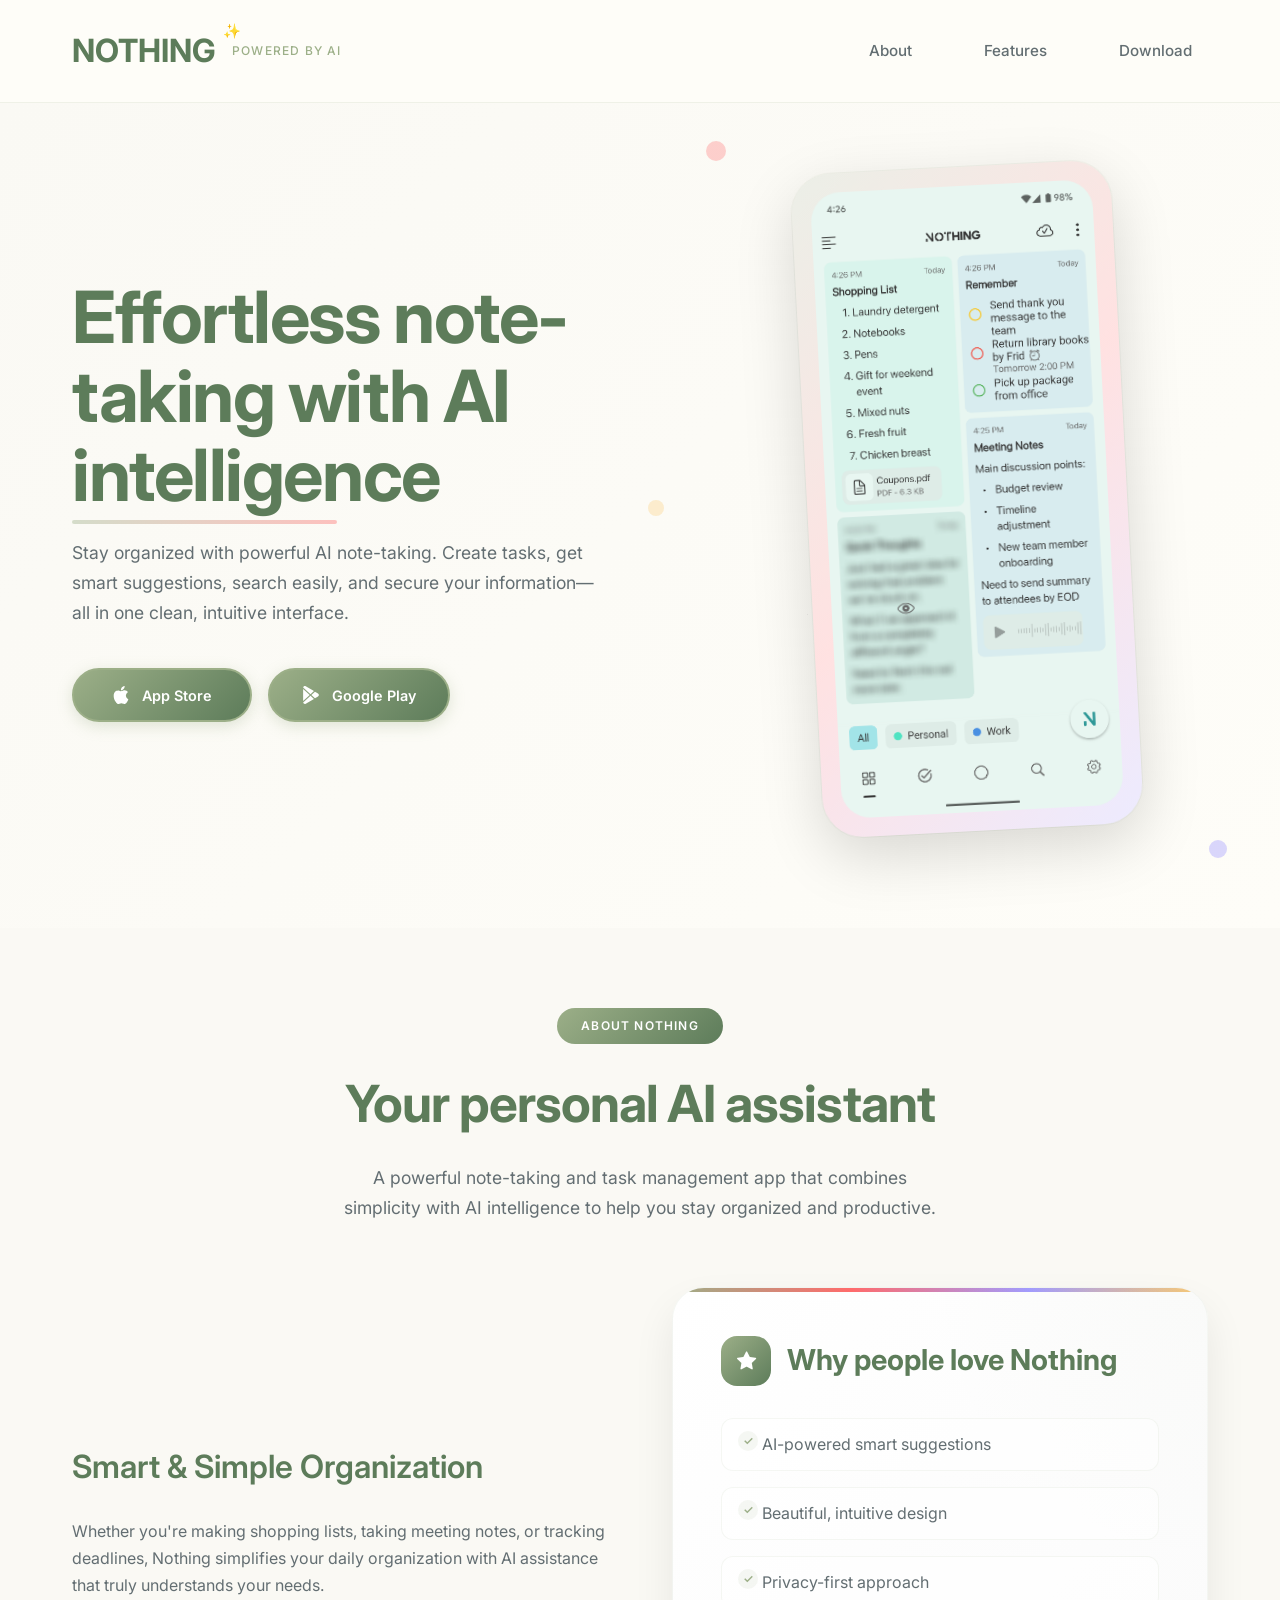
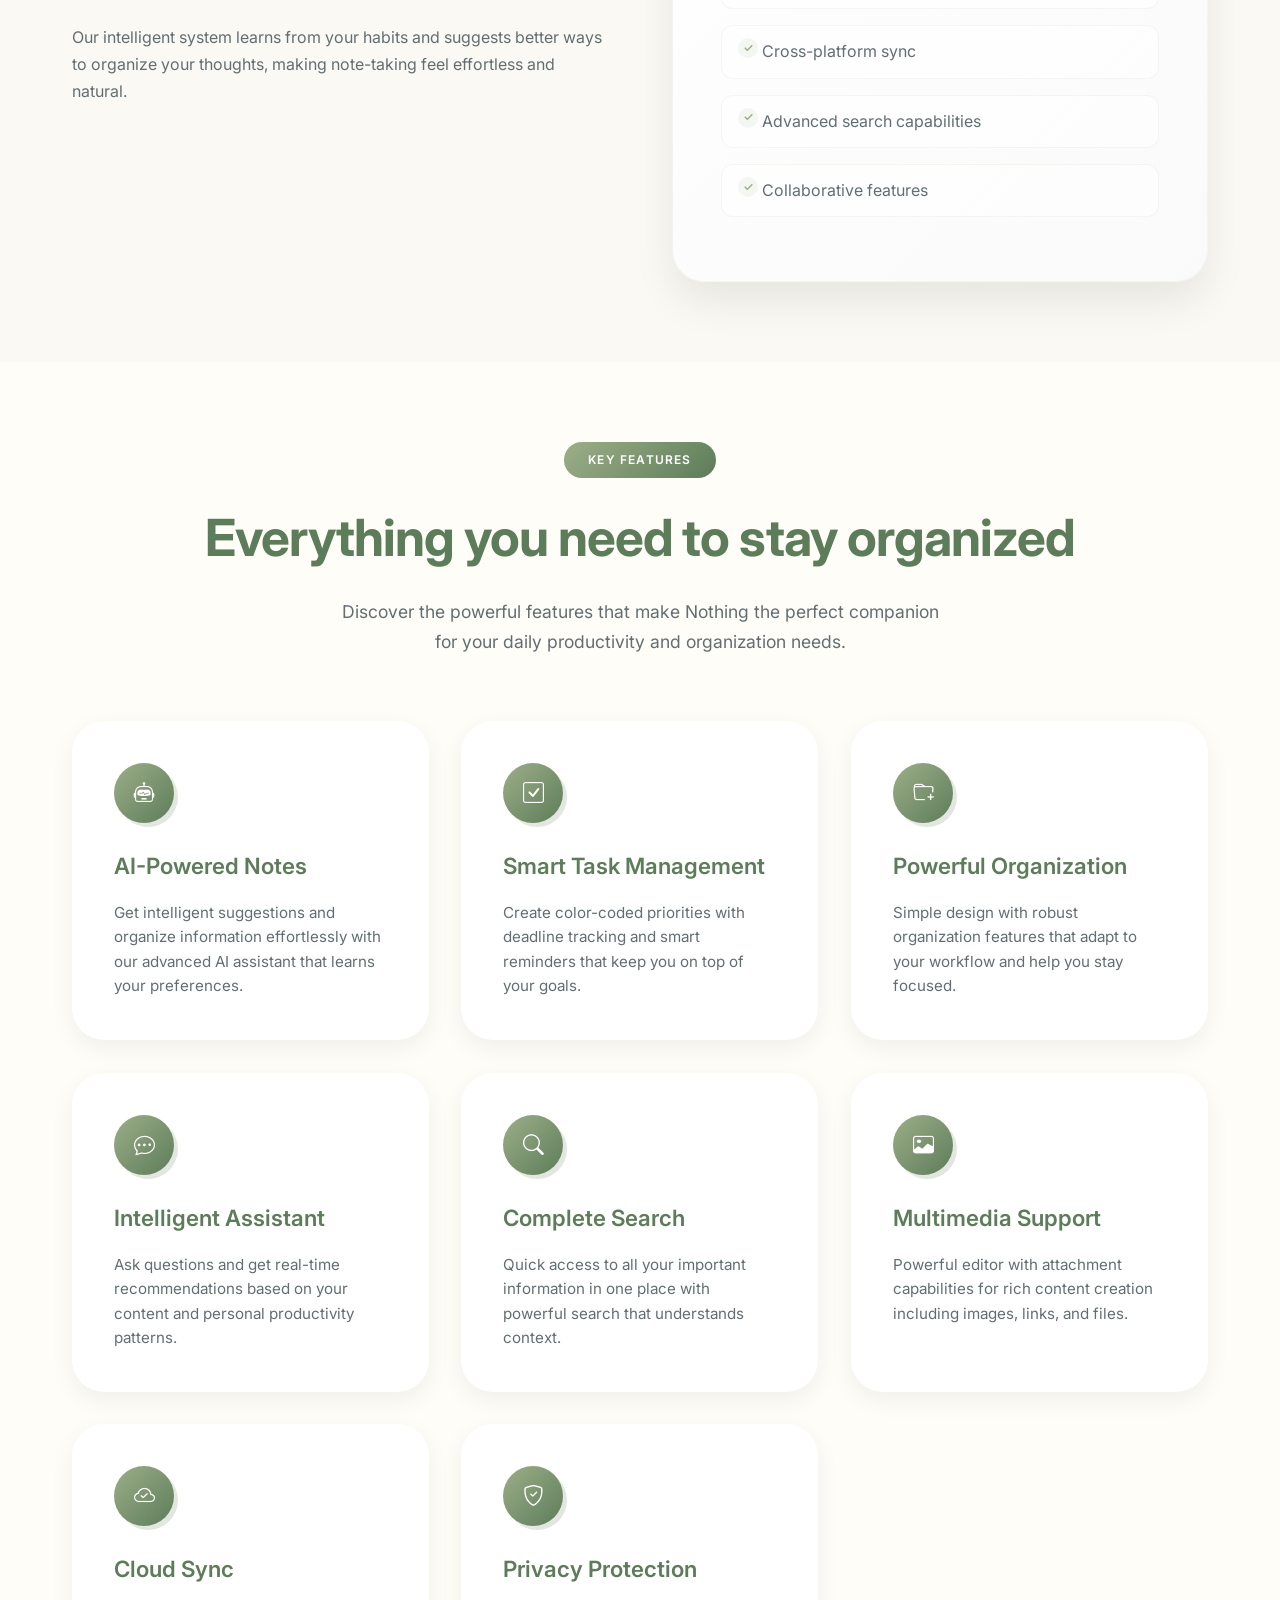
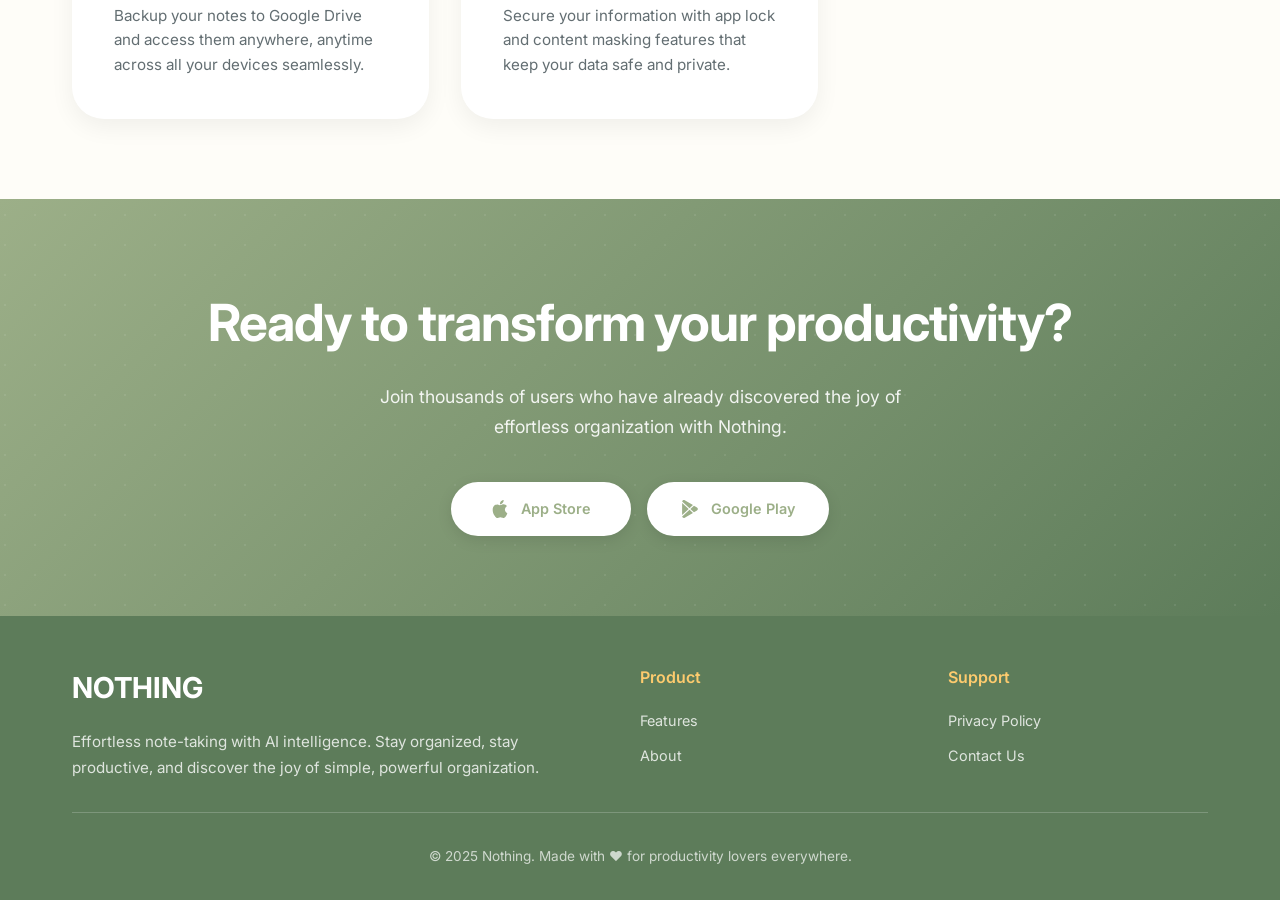
==== index.html @ d417b516 "Update button styles" ====
<!DOCTYPE html>
<html lang="en">
<head>
    <meta charset="UTF-8">
    <meta name="viewport" content="width=device-width, initial-scale=1.0">
    <link rel="apple-touch-icon" sizes="180x180" href="/apple-touch-icon.png">
    <link rel="icon" type="image/png" sizes="32x32" href="/favicon-32x32.png">
    <link rel="icon" type="image/png" sizes="16x16" href="/favicon-16x16.png">
    <link rel="manifest" href="/site.webmanifest">
    <title>Nothing: Notes, Tasks, AI</title>
    <style>
        @import url('https://fonts.googleapis.com/css2?family=Inter:wght@300;400;500;600;700;800&display=swap');
        @import url('https://cdn.jsdelivr.net/npm/bootstrap-icons@1.11.3/font/bootstrap-icons.min.css');
        
        :root {
            --cream: #fefdf8;
            --warm-white: #faf9f4;
            --sage: #9caf88;
            --forest: #5d7c5a;
            --terracotta: #e67e22;
            --coral: #ff6b6b;
            --lavender: #a29bfe;
            --soft-gray: #636e72;
            --light-gray: #ddd;
            --brown: #6c5ce7;
            --gold: #fdcb6e;
        }
        
        * {
            margin: 0;
            padding: 0;
            box-sizing: border-box;
            /* Remove tap highlight on mobile */
            -webkit-tap-highlight-color: transparent;
            -webkit-touch-callout: none;
            -webkit-user-select: none;
            -moz-user-select: none;
            -ms-user-select: none;
            user-select: none;
        }
        
        /* Allow text selection for readable content */
        p, h1, h2, h3, h4, h5, h6, span {
            -webkit-user-select: text;
            -moz-user-select: text;
            -ms-user-select: text;
            user-select: text;
        }
        
        html {
            overflow-x: hidden;
        }
        
        body {
            font-family: 'Inter', -apple-system, BlinkMacSystemFont, sans-serif;
            background-color: var(--cream);
            color: var(--soft-gray);
            line-height: 1.7;
            overflow-x: hidden;
            -webkit-font-smoothing: antialiased;
            -moz-osx-font-smoothing: grayscale;
            width: 100%;
            max-width: 100vw;
            /* Initial hidden state for page load animation */
            opacity: 0;
            animation: pageLoad 0.8s ease-out forwards;
        }
        
        /* Page load animation */
        @keyframes pageLoad {
            from {
                opacity: 0;
                transform: translateY(20px);
            }
            to {
                opacity: 1;
                transform: translateY(0);
            }
        }
        
        /* Header */
        .header {
            background: rgba(254, 253, 248, 0.95);
            backdrop-filter: blur(20px);
            position: sticky;
            top: 0;
            z-index: 100;
            border-bottom: 1px solid rgba(156, 175, 136, 0.15);
            /* Header animation */
            opacity: 0;
            transform: translateY(-20px);
            animation: slideDown 0.6s ease-out 0.2s forwards;
        }
        
        @keyframes slideDown {
            to {
                opacity: 1;
                transform: translateY(0);
            }
        }
        
        .header-content {
            max-width: 1200px;
            margin: 0 auto;
            padding: 1.5rem 2rem;
            display: flex;
            justify-content: space-between;
            align-items: center;
        }
        
        .logo-section {
            display: flex;
            align-items: center;
            gap: 1rem;
        }
        
        .logo {
            font-size: 2rem;
            font-weight: 700;
            color: var(--forest);
            position: relative;
        }
        
        .logo::after {
            content: '✨';
            position: absolute;
            top: -5px;
            right: -25px;
            font-size: 0.9rem;
            animation: sparkle 3s ease-in-out infinite;
        }
        
        @keyframes sparkle {
            0%, 100% { opacity: 1; transform: scale(1); }
            50% { opacity: 0.6; transform: scale(1.1); }
        }
        
        .tagline {
            font-size: 0.75rem;
            color: var(--sage);
            font-weight: 500;
            text-transform: uppercase;
            letter-spacing: 0.1em;
        }
        
        .nav {
            display: flex;
            gap: 2.5rem;
            align-items: center;
        }
        
        .nav-link {
            color: var(--soft-gray);
            text-decoration: none;
            font-weight: 500;
            font-size: 0.95rem;
            padding: 0.5rem 1rem;
            border-radius: 25px;
            transition: all 0.3s ease;
            position: relative;
        }
        
        .nav-link:hover {
            background-color: var(--sage);
            color: white;
            transform: translateY(-2px);
        }
        
        /* Hero Section */
        .hero {
            padding: 4rem 0 6rem;
            background: linear-gradient(135deg, var(--warm-white) 0%, var(--cream) 100%);
            position: relative;
            z-index: 1;
            width: 100%;
        }
        
        .hero-container {
            max-width: 1200px;
            margin: 0 auto;
            padding: 0 2rem;
            display: grid;
            grid-template-columns: 1.1fr 0.9fr;
            gap: 4rem;
            align-items: center;
            width: 100%;
        }
        
        .hero-content {
            /* Hero content animation */
            opacity: 0;
            transform: translateX(-30px);
            animation: slideInLeft 0.8s ease-out 0.4s forwards;
        }
        
        @keyframes slideInLeft {
            to {
                opacity: 1;
                transform: translateX(0);
            }
        }
        
        .hero-content h1 {
            font-size: clamp(2.8rem, 6vw, 4.5rem);
            font-weight: 700;
            line-height: 1.1;
            color: var(--forest);
            margin-bottom: 1.5rem;
            position: relative;
            letter-spacing: -0.02em;
        }
        
        .hero-content h1::before {
            content: '';
            position: absolute;
            bottom: -10px;
            left: 0;
            width: 45%;
            height: 4px;
            background: linear-gradient(90deg, var(--sage), var(--coral));
            border-radius: 10px;
            opacity: 0.4;
            z-index: -1;
        }
        
        .hero-subtitle {
            font-size: 1.1rem;
            color: var(--soft-gray);
            margin-bottom: 2.5rem;
            line-height: 1.7;
            max-width: 90%;
        }
        
        .download-section {
            display: flex;
            flex-direction: column;
            gap: 1rem;
        }
        
        .download-buttons {
            display: flex;
            gap: 1rem;
            flex-wrap: wrap;
        }
        
        .btn {
            padding: 1rem 2rem;
            border: none;
            border-radius: 50px;
            font-family: 'Inter', sans-serif;
            font-size: 0.9rem;
            font-weight: 600;
            cursor: pointer;
            transition: all 0.2s ease;
            display: inline-flex;
            align-items: center;
            gap: 0.75rem;
            text-decoration: none;
            position: relative;
            overflow: hidden;
            min-width: 180px;
            justify-content: center;
            /* Remove default button styles and focus outline */
            outline: none;
            -webkit-appearance: none;
            -moz-appearance: none;
            appearance: none;
        }
        
        /* Remove focus styles on mobile */
        .btn:focus {
            outline: none;
            box-shadow: none;
        }
        
        .btn::before {
            content: '';
            position: absolute;
            top: 0;
            left: -100%;
            width: 100%;
            height: 100%;
            background: linear-gradient(90deg, transparent, rgba(255, 255, 255, 0.2), transparent);
            transition: left 0.3s ease;
        }
        
        .btn:hover::before {
            left: 100%;
        }
        
        /* Touch-specific styles for mobile */
        @media (hover: none) and (pointer: coarse) {
            .btn:active {
                transform: scale(0.98);
                transition: transform 0.1s ease;
            }
        }
        
        /* Hero Section Buttons - Both have background */
        .hero .btn-primary {
            background: linear-gradient(135deg, var(--sage), var(--forest));
            color: white;
            box-shadow: 0 4px 15px rgba(156, 175, 136, 0.3);
            border: 2px solid var(--sage);
        }
        
        .hero .btn-primary:hover {
            box-shadow: 0 8px 25px rgba(156, 175, 136, 0.4);
            background: linear-gradient(135deg, var(--forest), var(--sage));
            border-color: var(--forest);
        }
        
        .hero .btn-secondary {
            background: linear-gradient(135deg, var(--sage), var(--forest));
            color: white;
            border: 2px solid var(--sage);
            box-shadow: 0 4px 15px rgba(156, 175, 136, 0.3);
        }
        
        .hero .btn-secondary:hover {
            background: linear-gradient(135deg, var(--forest), var(--sage));
            border-color: var(--forest);
            box-shadow: 0 8px 25px rgba(156, 175, 136, 0.4);
        }
        
        /* CTA Section Buttons - Both white background */
        .cta .btn-primary {
            background: white;
            color: var(--sage);
            border: 2px solid white;
            box-shadow: 0 4px 15px rgba(0, 0, 0, 0.1);
        }
        
        .cta .btn-primary:hover {
            background: rgba(255, 255, 255, 0.9);
            color: var(--forest);
            border-color: rgba(255, 255, 255, 0.9);
            box-shadow: 0 8px 25px rgba(255, 255, 255, 0.2);
        }
        
        .cta .btn-secondary {
            background: white;
            color: var(--sage);
            border: 2px solid white;
            box-shadow: 0 4px 15px rgba(0, 0, 0, 0.1);
        }
        
        .cta .btn-secondary:hover {
            background: rgba(255, 255, 255, 0.9);
            color: var(--forest);
            border-color: rgba(255, 255, 255, 0.9);
            box-shadow: 0 8px 25px rgba(255, 255, 255, 0.2);
        }
        
        .hero-visual {
            position: relative;
            display: flex;
            justify-content: center;
            align-items: center;
            z-index: 10;
            /* Hero visual animation */
            opacity: 0;
            transform: translateX(30px);
            animation: slideInRight 0.8s ease-out 0.6s forwards;
        }
        
        @keyframes slideInRight {
            to {
                opacity: 1;
                transform: translateX(0);
            }
        }
        
        .phone-container {
            position: relative;
            max-width: 320px;
            width: 100%;
            z-index: 15;
        }
        
        .phone-frame {
            position: relative;
            background: white;
            padding: 1.2rem;
            border-radius: 2.5rem;
            box-shadow: 
                0 20px 60px rgba(0, 0, 0, 0.15),
                0 0 0 1px rgba(156, 175, 136, 0.1);
            transform: rotate(-3deg);
            transition: transform 0.5s ease;
            overflow: hidden;
            z-index: 10;
        }
        
        /* Desktop hover effect */
        @media (hover: hover) and (pointer: fine) {
            .phone-frame:hover {
                transform: rotate(0deg) scale(1.02);
            }
        }
        
        /* Mobile tap effect with reset */
        @media (hover: none) and (pointer: coarse) {
            .phone-frame {
                cursor: pointer;
            }
            
            .phone-frame:active {
                transform: rotate(0deg) scale(1.02);
            }
            
            .phone-frame:not(:active) {
                transform: rotate(-3deg);
            }
        }
        
        .phone-frame::before {
            content: '';
            position: absolute;
            top: -2px;
            left: -2px;
            right: -2px;
            bottom: -2px;
            background: linear-gradient(135deg, var(--sage), var(--coral), var(--lavender));
            border-radius: 2.7rem;
            z-index: -1;
            opacity: 0.2;
        }
        
        .phone-image {
            width: 100%;
            height: auto;
            border-radius: 1.8rem;
            display: block;
            object-fit: cover;
        }
        
        /* Decorative circles around image */
        .decorative-elements {
            position: absolute;
            width: 120%;
            height: 120%;
            pointer-events: none;
            z-index: 1;
            top: -10%;
            left: -10%;
        }
        
        .deco-circle {
            position: absolute;
            border-radius: 50%;
            animation: bounce 4s ease-in-out infinite;
        }
        
        .deco-1 {
            width: 20px;
            height: 20px;
            background: var(--coral);
            top: 5%;
            left: 5%;
            opacity: 0.3;
            animation-delay: 0s;
        }
        
        .deco-2 {
            width: 18px;
            height: 18px;
            background: var(--lavender);
            bottom: 5%;
            right: 5%;
            opacity: 0.4;
            animation-delay: 2s;
        }
        
        .deco-3 {
            width: 16px;
            height: 16px;
            background: var(--gold);
            top: 50%;
            left: -5%;
            opacity: 0.3;
            animation-delay: 3s;
        }
        
        @keyframes bounce {
            0%, 100% { transform: translateY(0px); }
            50% { transform: translateY(-12px); }
        }
        
        /* Content Sections */
        .section {
            padding: 5rem 0;
            position: relative;
            z-index: 1;
            width: 100%;
        }
        
        .container {
            max-width: 1200px;
            margin: 0 auto;
            padding: 0 2rem;
            width: 100%;
        }
        
        .section-header {
            text-align: center;
            margin-bottom: 4rem;
        }
        
        .section-badge {
            display: inline-block;
            background: linear-gradient(135deg, var(--sage), var(--forest));
            color: white;
            font-size: 0.75rem;
            font-weight: 600;
            text-transform: uppercase;
            letter-spacing: 0.1em;
            padding: 0.5rem 1.5rem;
            border-radius: 25px;
            margin-bottom: 1rem;
        }
        
        .section-title {
            font-size: clamp(2.2rem, 4vw, 3.2rem);
            font-weight: 700;
            color: var(--forest);
            margin-bottom: 1rem;
            position: relative;
            letter-spacing: -0.02em;
        }
        
        .section-subtitle {
            font-size: 1.1rem;
            color: var(--soft-gray);
            max-width: 600px;
            margin: 0 auto;
            line-height: 1.7;
        }
        
        /* About Section */
        .about {
            background: var(--warm-white);
        }
        
        .about-grid {
            display: grid;
            grid-template-columns: 1fr 1fr;
            gap: 4rem;
            align-items: center;
        }
        
        .about-content h3 {
            font-size: 2rem;
            font-weight: 600;
            color: var(--forest);
            margin-bottom: 1.5rem;
        }
        
        .about-content p {
            font-size: 1rem;
            color: var(--soft-gray);
            margin-bottom: 1.5rem;
            line-height: 1.7;
        }
        
        .feature-highlight {
            background: linear-gradient(135deg, #ffffff 0%, #fafafa 100%);
            padding: 3rem;
            border-radius: 2rem;
            box-shadow: 0 20px 40px rgba(0, 0, 0, 0.08);
            position: relative;
            overflow: hidden;
            border: 1px solid rgba(156, 175, 136, 0.1);
        }
        
        .feature-highlight::before {
            content: '';
            position: absolute;
            top: 0;
            left: 0;
            width: 100%;
            height: 4px;
            background: linear-gradient(90deg, var(--sage), var(--coral), var(--lavender), var(--gold));
        }
        
        .feature-highlight::after {
            content: '';
            position: absolute;
            top: -50%;
            right: -50%;
            width: 100%;
            height: 100%;
            background: radial-gradient(circle, rgba(156, 175, 136, 0.03) 0%, transparent 70%);
            animation: float 15s ease-in-out infinite;
        }
        
        @keyframes float {
            0%, 100% {
                transform: translate(0, 0) rotate(0deg);
                border-radius: 50% 30% 70% 40%;
            }
            25% {
                transform: translate(20px, -20px) rotate(3deg);
                border-radius: 30% 70% 50% 60%;
            }
            50% {
                transform: translate(-15px, -35px) rotate(-2deg);
                border-radius: 70% 40% 30% 50%;
            }
            75% {
                transform: translate(25px, -15px) rotate(1deg);
                border-radius: 40% 60% 70% 30%;
            }
        }
        
        .highlight-header {
            display: flex;
            align-items: center;
            gap: 1rem;
            margin-bottom: 2rem;
            position: relative;
            z-index: 2;
        }
        
        .highlight-icon {
            width: 50px;
            height: 50px;
            background: linear-gradient(135deg, var(--sage), var(--forest));
            border-radius: 1rem;
            display: flex;
            align-items: center;
            justify-content: center;
            color: white;
            font-size: 1.2rem;
            flex-shrink: 0;
        }
        
        .feature-highlight h4 {
            font-size: 1.8rem;
            font-weight: 700;
            color: var(--forest);
            margin: 0;
            position: relative;
            z-index: 2;
        }
        
        .benefit-list {
            list-style: none;
            position: relative;
            z-index: 2;
        }
        
        .benefit-list li {
            font-size: 1rem;
            color: var(--soft-gray);
            margin-bottom: 1rem;
            padding-left: 2.5rem;
            position: relative;
            padding: 0.75rem 0 0.75rem 2.5rem;
            border-radius: 0.75rem;
            transition: all 0.2s ease;
            background: rgba(255, 255, 255, 0.5);
            border: 1px solid rgba(156, 175, 136, 0.1);
        }
        
        .benefit-list li:hover {
            background: rgba(156, 175, 136, 0.08);
            transform: translateX(3px);
            border-color: rgba(156, 175, 136, 0.2);
        }
        
        .benefit-list li::before {
            content: '✓';
            position: absolute;
            left: 1rem;
            top: 0.75rem;
            font-size: 1rem;
            font-weight: 600;
            color: var(--sage);
            width: 20px;
            height: 20px;
            background: rgba(156, 175, 136, 0.1);
            border-radius: 50%;
            display: flex;
            align-items: center;
            justify-content: center;
            font-size: 0.75rem;
        }
        
        /* Features Section */
        .features {
            background: var(--cream);
        }
        
        .features-grid {
            display: grid;
            grid-template-columns: repeat(auto-fit, minmax(320px, 1fr));
            gap: 2rem;
        }
        
        .feature-card {
            background: white;
            padding: 2.5rem;
            border-radius: 2rem;
            box-shadow: 0 8px 25px rgba(0, 0, 0, 0.06);
            transition: all 0.2s ease;
            position: relative;
            border: 2px solid transparent;
            /* Initial state for animation */
            opacity: 0;
            transform: translateY(30px) scale(0.95);
        }
        
        /* Faster animation for feature cards */
        .feature-card.animate {
            animation: fadeInUp 0.4s ease-out forwards;
        }
        
        @keyframes fadeInUp {
            to {
                opacity: 1;
                transform: translateY(0) scale(1);
            }
        }
        
        .feature-card:hover {
            transform: translateY(-2px);
            box-shadow: 0 12px 25px rgba(0, 0, 0, 0.1);
            border-color: var(--sage);
        }
        
        .feature-icon {
            width: 60px;
            height: 60px;
            background: linear-gradient(135deg, var(--sage), var(--forest));
            border-radius: 50%;
            display: flex;
            align-items: center;
            justify-content: center;
            margin-bottom: 1.5rem;
            color: white;
            font-size: 1.3rem;
            position: relative;
        }
        
        .feature-icon::after {
            content: '';
            position: absolute;
            width: 100%;
            height: 100%;
            background: inherit;
            border-radius: 50%;
            top: 4px;
            left: 4px;
            opacity: 0.2;
            z-index: -1;
        }
        
        .feature-card h3 {
            font-size: 1.4rem;
            font-weight: 600;
            color: var(--forest);
            margin-bottom: 1rem;
        }
        
        .feature-card p {
            color: var(--soft-gray);
            line-height: 1.6;
            font-size: 0.95rem;
        }
        
        /* CTA Section */
        .cta {
            background: linear-gradient(135deg, var(--sage) 0%, var(--forest) 100%);
            color: white;
            text-align: center;
            padding: 5rem 0;
            position: relative;
            overflow: hidden;
        }
        
        .cta::before {
            content: '';
            position: absolute;
            top: -50%;
            left: -50%;
            width: 200%;
            height: 200%;
            background: radial-gradient(circle, rgba(255, 255, 255, 0.08) 1px, transparent 1px);
            background-size: 30px 30px;
            animation: drift 25s linear infinite;
        }
        
        @keyframes drift {
            0% { transform: translate(0, 0); }
            100% { transform: translate(30px, 30px); }
        }
        
        .cta-content {
            position: relative;
            z-index: 2;
        }
        
        .cta h2 {
            font-size: clamp(2.2rem, 4vw, 3.5rem);
            font-weight: 700;
            margin-bottom: 1rem;
            letter-spacing: -0.02em;
        }
        
        .cta p {
            font-size: 1.1rem;
            margin-bottom: 2.5rem;
            opacity: 0.9;
            max-width: 600px;
            margin-left: auto;
            margin-right: auto;
        }
        
        .cta-buttons {
            display: flex;
            gap: 1rem;
            justify-content: center;
            flex-wrap: wrap;
        }
        
        .btn-cta {
            background: white;
            color: var(--forest);
            border: 2px solid white;
        }
        
        .btn-cta:hover {
            background: transparent;
            color: white;
            border-color: white;
        }
        
        /* Footer */
        .footer {
            background: var(--forest);
            color: white;
            padding: 3rem 0 2rem;
        }
        
        .footer-content {
            display: grid;
            grid-template-columns: 2fr 1fr 1fr;
            gap: 3rem;
            margin-bottom: 2rem;
        }
        
        .footer-brand h3 {
            font-size: 1.8rem;
            font-weight: 700;
            margin-bottom: 1rem;
        }
        
        .footer-brand p {
            opacity: 0.8;
            line-height: 1.7;
            font-size: 0.95rem;
        }
        
        .footer-section h4 {
            font-size: 1rem;
            font-weight: 600;
            margin-bottom: 1rem;
            color: var(--gold);
        }
        
        .footer-links {
            list-style: none;
        }
        
        .footer-links li {
            margin-bottom: 0.5rem;
        }
        
        .footer-links a {
            color: white;
            text-decoration: none;
            opacity: 0.8;
            transition: opacity 0.3s ease;
            font-size: 0.9rem;
        }
        
        .footer-links a:hover {
            opacity: 1;
            color: var(--gold);
        }
        
        .footer-bottom {
            border-top: 1px solid rgba(255, 255, 255, 0.2);
            padding-top: 2rem;
            text-align: center;
        }
        
        .footer-bottom p {
            opacity: 0.7;
            font-size: 0.85rem;
        }
        
        /* Modal - Using native dialog element */
        dialog {
            border: none;
            border-radius: 2rem;
            padding: 3rem;
            max-width: 90vw;
            max-height: 90vh;
            width: 400px;
            text-align: center;
            box-shadow: 0 25px 50px rgba(0, 0, 0, 0.3);
            background: white;
            /* Center the dialog */
            position: fixed;
            top: 50%;
            left: 50%;
            transform: translate(-50%, -50%);
            margin: 0;
            /* Animation for modal appearance */
            opacity: 0;
            scale: 0.9;
            transition: all 0.3s ease-out;
        }
        
        dialog[open] {
            opacity: 1;
            scale: 1;
        }
        
        dialog::backdrop {
            background: rgba(93, 124, 90, 0.8);
            backdrop-filter: blur(8px);
        }
        
        /* Disable scroll when modal is open */
        body.modal-open {
            overflow: hidden;
            position: fixed;
            width: 100%;
            height: 100%;
            top: 0;
            left: 0;
        }
        
        .modal h3 {
            font-size: 1.8rem;
            font-weight: 600;
            color: var(--forest);
            margin-bottom: 1rem;
        }
        
        .modal p {
            color: var(--soft-gray);
            margin-bottom: 2rem;
            line-height: 1.6;
        }
        
        /* Responsive */
        @media (max-width: 1024px) {
            .hero-container {
                grid-template-columns: 1fr;
                text-align: center;
                gap: 3rem;
            }
            
            .hero-content h1::before {
                left: 50%;
                transform: translateX(-50%);
            }
            
            .download-buttons {
                justify-content: center;
            }
            
            .about-grid {
                grid-template-columns: 1fr;
                gap: 3rem;
            }
            
            .footer-content {
                grid-template-columns: 1fr;
                text-align: center;
                gap: 2rem;
            }
        }
        
        @media (max-width: 768px) {
            .nav {
                display: none;
            }
            
            .download-buttons {
                flex-direction: column;
                align-items: center;
            }
            
            .btn {
                width: 100%;
                max-width: 280px;
                justify-content: center;
            }
            
            .features-grid {
                grid-template-columns: 1fr;
            }
            
            .cta-buttons {
                flex-direction: column;
                align-items: center;
            }
            
            .cta-buttons .btn {
                width: 100%;
                max-width: 280px;
                justify-content: center;
            }
            
            .hero-container {
                padding: 0 1.5rem;
            }
            
            .container {
                padding: 0 1.5rem;
            }
        }
        
        @media (max-width: 480px) {
            .phone-frame {
                padding: 1rem;
                border-radius: 2rem;
            }
            
            .modal {
                max-width: 95vw;
                padding: 2rem;
                border-radius: 1.5rem;
            }
            
            .modal h3 {
                font-size: 1.5rem;
            }
        }
    </style>
</head>
<body>
    <!-- Header -->
    <header class="header">
        <div class="header-content">
            <div class="logo-section">
                <div class="logo">NOTHING</div>
                <div class="tagline">Powered by AI</div>
            </div>
            <nav class="nav">
                <a href="#about" class="nav-link">About</a>
                <a href="#features" class="nav-link">Features</a>
                <a href="#download" class="nav-link">Download</a>
            </nav>
        </div>
    </header>

    <!-- Hero Section -->
    <section class="hero">
        <div class="hero-container">
            <div class="hero-content">
                <h1>Effortless note-taking with AI intelligence</h1>
                <p class="hero-subtitle">Stay organized with powerful AI note-taking. Create tasks, get smart suggestions, search easily, and secure your information—all in one clean, intuitive interface.</p>
                
                <div class="download-section">
                    <div class="download-buttons">
                        <button id="appStoreButton" class="btn btn-primary">
                            <svg xmlns="http://www.w3.org/2000/svg" width="18" height="18" fill="currentColor" viewBox="0 0 16 16">
                                <path d="M11.182.008C11.148-.03 9.923.023 8.857 1.18c-1.066 1.156-.902 2.482-.878 2.516.024.034 1.52.087 2.475-1.258.955-1.345.762-2.391.728-2.43Zm3.314 11.733c-.048-.096-2.325-1.234-2.113-3.422.212-2.189 1.675-2.789 1.698-2.854.023-.065-.597-.79-1.254-1.157a3.692 3.692 0 0 0-1.563-.434c-.108-.003-.483-.095-1.254.116-.508.139-1.653.589-1.968.607-.316.018-1.256-.522-2.267-.665-.647-.125-1.333.131-1.824.328-.49.196-1.422.754-2.074 2.237-.652 1.482-.311 3.83-.067 4.56.244.729.625 1.924 1.273 2.796.576.984 1.34 1.667 1.659 1.899.319.232 1.219.386 1.843.067.502-.308 1.408-.485 1.766-.472.357.013 1.061.154 1.782.539.571.197 1.111.115 1.652-.105.541-.221 1.324-1.059 2.238-2.758.347-.79.505-1.217.473-1.282Z"/>
                            </svg>
                            App Store
                        </button>
                        <button id="googlePlayButton" class="btn btn-secondary">
                            <svg xmlns="http://www.w3.org/2000/svg" width="18" height="18" fill="currentColor" viewBox="0 0 16 16">
                                <path d="M14.222 9.374c1.037-.61 1.037-2.137 0-2.748L11.528 5.04 8.32 8l3.207 2.96 2.694-1.586Zm-3.595 2.116L7.583 8.68 1.03 14.73c.201 1.029 1.36 1.61 2.303 1.055l7.294-4.295ZM1 13.396V2.603L6.846 8 1 13.396ZM1.03 1.27l6.553 6.05 3.044-2.81L3.333.215C2.39-.341 1.231.24 1.03 1.27Z"/>
                            </svg>
                            Google Play
                        </button>
                    </div>
                </div>
            </div>
            
            <div class="hero-visual">
                <div class="decorative-elements">
                    <div class="deco-circle deco-1"></div>
                    <div class="deco-circle deco-2"></div>
                    <div class="deco-circle deco-3"></div>
                </div>
                <div class="phone-container">
                    <div class="phone-frame">
                        <img src="app-screenshot.png" alt="Nothing App Interface" class="phone-image">
                    </div>
                </div>
            </div>
        </div>
    </section>

    <!-- About Section -->
    <section class="section about" id="about">
        <div class="container">
            <div class="section-header">
                <span class="section-badge">About Nothing</span>
                <h2 class="section-title">Your personal AI assistant</h2>
                <p class="section-subtitle">A powerful note-taking and task management app that combines simplicity with AI intelligence to help you stay organized and productive.</p>
            </div>
            
            <div class="about-grid">
                <div class="about-content">
                    <h3>Smart & Simple Organization</h3>
                    <p>Whether you're making shopping lists, taking meeting notes, or tracking deadlines, Nothing simplifies your daily organization with AI assistance that truly understands your needs.</p>
                    <p>Our intelligent system learns from your habits and suggests better ways to organize your thoughts, making note-taking feel effortless and natural.</p>
                </div>
                
                <div class="feature-highlight">
                    <div class="highlight-header">
                        <div class="highlight-icon">
                            <i class="bi bi-star-fill"></i>
                        </div>
                        <h4>Why people love Nothing</h4>
                    </div>
                    <ul class="benefit-list">
                        <li>AI-powered smart suggestions</li>
                        <li>Beautiful, intuitive design</li>
                        <li>Privacy-first approach</li>
                        <li>Cross-platform sync</li>
                        <li>Advanced search capabilities</li>
                        <li>Collaborative features</li>
                    </ul>
                </div>
            </div>
        </div>
    </section>

    <!-- Features Section -->
    <section class="section features" id="features">
        <div class="container">
            <div class="section-header">
                <span class="section-badge">Key Features</span>
                <h2 class="section-title">Everything you need to stay organized</h2>
                <p class="section-subtitle">Discover the powerful features that make Nothing the perfect companion for your daily productivity and organization needs.</p>
            </div>
            
            <div class="features-grid">
                <div class="feature-card">
                    <div class="feature-icon">
                        <i class="bi bi-robot"></i>
                    </div>
                    <h3>AI-Powered Notes</h3>
                    <p>Get intelligent suggestions and organize information effortlessly with our advanced AI assistant that learns your preferences.</p>
                </div>
                
                <div class="feature-card">
                    <div class="feature-icon">
                        <i class="bi bi-check-square"></i>
                    </div>
                    <h3>Smart Task Management</h3>
                    <p>Create color-coded priorities with deadline tracking and smart reminders that keep you on top of your goals.</p>
                </div>
                
                <div class="feature-card">
                    <div class="feature-icon">
                        <i class="bi bi-folder-plus"></i>
                    </div>
                    <h3>Powerful Organization</h3>
                    <p>Simple design with robust organization features that adapt to your workflow and help you stay focused.</p>
                </div>
                
                <div class="feature-card">
                    <div class="feature-icon">
                        <i class="bi bi-chat-dots"></i>
                    </div>
                    <h3>Intelligent Assistant</h3>
                    <p>Ask questions and get real-time recommendations based on your content and personal productivity patterns.</p>
                </div>
                
                <div class="feature-card">
                    <div class="feature-icon">
                        <i class="bi bi-search"></i>
                    </div>
                    <h3>Complete Search</h3>
                    <p>Quick access to all your important information in one place with powerful search that understands context.</p>
                </div>
                
                <div class="feature-card">
                    <div class="feature-icon">
                        <i class="bi bi-image"></i>
                    </div>
                    <h3>Multimedia Support</h3>
                    <p>Powerful editor with attachment capabilities for rich content creation including images, links, and files.</p>
                </div>
                
                <div class="feature-card">
                    <div class="feature-icon">
                        <i class="bi bi-cloud-check"></i>
                    </div>
                    <h3>Cloud Sync</h3>
                    <p>Backup your notes to Google Drive and access them anywhere, anytime across all your devices seamlessly.</p>
                </div>
                
                <div class="feature-card">
                    <div class="feature-icon">
                        <i class="bi bi-shield-check"></i>
                    </div>
                    <h3>Privacy Protection</h3>
                    <p>Secure your information with app lock and content masking features that keep your data safe and private.</p>
                </div>
            </div>
        </div>
    </section>

    <!-- CTA Section -->
    <section class="cta" id="download">
        <div class="container">
            <div class="cta-content">
                <h2>Ready to transform your productivity?</h2>
                <p>Join thousands of users who have already discovered the joy of effortless organization with Nothing.</p>
                
                <div class="cta-buttons">
                    <button id="appStoreButtonCTA" class="btn btn-primary">
                        <svg xmlns="http://www.w3.org/2000/svg" width="18" height="18" fill="currentColor" viewBox="0 0 16 16">
                            <path d="M11.182.008C11.148-.03 9.923.023 8.857 1.18c-1.066 1.156-.902 2.482-.878 2.516.024.034 1.52.087 2.475-1.258.955-1.345.762-2.391.728-2.43Zm3.314 11.733c-.048-.096-2.325-1.234-2.113-3.422.212-2.189 1.675-2.789 1.698-2.854.023-.065-.597-.79-1.254-1.157a3.692 3.692 0 0 0-1.563-.434c-.108-.003-.483-.095-1.254.116-.508.139-1.653.589-1.968.607-.316.018-1.256-.522-2.267-.665-.647-.125-1.333.131-1.824.328-.49.196-1.422.754-2.074 2.237-.652 1.482-.311 3.83-.067 4.56.244.729.625 1.924 1.273 2.796.576.984 1.34 1.667 1.659 1.899.319.232 1.219.386 1.843.067.502-.308 1.408-.485 1.766-.472.357.013 1.061.154 1.782.539.571.197 1.111.115 1.652-.105.541-.221 1.324-1.059 2.238-2.758.347-.79.505-1.217.473-1.282Z"/>
                        </svg>
                        App Store
                    </button>
                    <button id="googlePlayButtonCTA" class="btn btn-secondary">
                        <svg xmlns="http://www.w3.org/2000/svg" width="18" height="18" fill="currentColor" viewBox="0 0 16 16">
                            <path d="M14.222 9.374c1.037-.61 1.037-2.137 0-2.748L11.528 5.04 8.32 8l3.207 2.96 2.694-1.586Zm-3.595 2.116L7.583 8.68 1.03 14.73c.201 1.029 1.36 1.61 2.303 1.055l7.294-4.295ZM1 13.396V2.603L6.846 8 1 13.396ZM1.03 1.27l6.553 6.05 3.044-2.81L3.333.215C2.39-.341 1.231.24 1.03 1.27Z"/>
                        </svg>
                        Google Play
                    </button>
                </div>
            </div>
        </div>
    </section>

    <!-- Footer -->
    <footer class="footer">
        <div class="container">
            <div class="footer-content">
                <div class="footer-brand">
                    <h3>NOTHING</h3>
                    <p>Effortless note-taking with AI intelligence. Stay organized, stay productive, and discover the joy of simple, powerful organization.</p>
                </div>
                
                <div class="footer-section">
                    <h4>Product</h4>
                    <ul class="footer-links">
                        <li><a href="#features">Features</a></li>
                        <li><a href="#about">About</a></li>
                    </ul>
                </div>
                
                <div class="footer-section">
                    <h4>Support</h4>
                    <ul class="footer-links">
                        <li><a href="privacy.html" target="_blank">Privacy Policy</a></li>
                        <li><a href="mailto:contact@nothingapp.live">Contact Us</a></li>
                    </ul>
                </div>
            </div>
            
            <div class="footer-bottom">
                <p>&copy; 2025 Nothing. Made with ❤️ for productivity lovers everywhere.</p>
            </div>
        </div>
    </footer>

    <!-- Modal -->
    <dialog id="comingSoonModal" class="modal">
        <h3>Coming Soon! 🎉</h3>
        <p>The iOS version of Nothing is currently in development and will be available on the App Store soon. We're putting the finishing touches on making it perfect for you!</p>
        <button class="btn btn-primary" id="closeModalButton">Got it!</button>
    </dialog>

    <script>
        // Modal functionality using native dialog element
        const appStoreButtons = [
            document.getElementById('appStoreButton'),
            document.getElementById('appStoreButtonCTA')
        ];
        const googlePlayButtons = [
            document.getElementById('googlePlayButton'),
            document.getElementById('googlePlayButtonCTA')
        ];
        const modal = document.getElementById('comingSoonModal');
        const closeModalButton = document.getElementById('closeModalButton');
        
        // Store scroll position
        let scrollPosition = 0;
        
        function showModal() {
            // Store current scroll position
            scrollPosition = window.pageYOffset;
            
            // Disable body scroll and maintain position
            document.body.classList.add('modal-open');
            document.body.style.top = `-${scrollPosition}px`;
            
            modal.showModal();
        }
        
        function hideModal() {
            modal.close();
            
            // Re-enable body scroll and restore position
            document.body.classList.remove('modal-open');
            document.body.style.top = '';
            
            // Restore scroll position
            window.scrollTo(0, scrollPosition);
        }
        
        function openGooglePlay() {
            window.open('https://play.google.com/store/apps/details?id=live.nothingapp', '_blank');
        }
        
        // Add event listeners to all App Store buttons (show modal)
        appStoreButtons.forEach(button => {
            if (button) {
                button.addEventListener('click', showModal);
            }
        });
        
        // Add event listeners to all Google Play buttons (direct link)
        googlePlayButtons.forEach(button => {
            if (button) {
                button.addEventListener('click', openGooglePlay);
            }
        });
        
        closeModalButton.addEventListener('click', hideModal);
        
        // Close modal when clicking on backdrop
        modal.addEventListener('click', function(event) {
            if (event.target === modal) {
                hideModal();
            }
        });
        
        // Close modal with Escape key (handled automatically by dialog element)
        modal.addEventListener('cancel', function(event) {
            // You can add custom logic here if needed when user presses Escape
        });
        
        // Smooth scrolling for navigation links
        document.querySelectorAll('a[href^="#"]').forEach(anchor => {
            anchor.addEventListener('click', function (e) {
                e.preventDefault();
                const target = document.querySelector(this.getAttribute('href'));
                if (target) {
                    const headerOffset = 80;
                    const elementPosition = target.offsetTop;
                    const offsetPosition = elementPosition - headerOffset;
                    
                    window.scrollTo({
                        top: offsetPosition,
                        behavior: 'smooth'
                    });
                }
            });
        });
        
        // Intersection Observer for feature card animations with faster timing
        const observerOptions = {
            threshold: 0.1,
            rootMargin: '0px 0px -50px 0px'
        };
        
        const observer = new IntersectionObserver((entries) => {
            entries.forEach((entry, index) => {
                if (entry.isIntersecting) {
                    // Add staggered delay for smooth animation sequence
                    setTimeout(() => {
                        entry.target.classList.add('animate');
                    }, index * 50); // Faster stagger (50ms vs 100ms)
                }
            });
        }, observerOptions);
        
        // Initialize animations when DOM is loaded
        document.addEventListener('DOMContentLoaded', () => {
            // Observe feature cards for animation
            const featureCards = document.querySelectorAll('.feature-card');
            featureCards.forEach(card => {
                observer.observe(card);
            });
            
            // Add hover sound effect simulation for buttons
            const buttons = document.querySelectorAll('.btn');
            buttons.forEach(button => {
                button.addEventListener('mouseenter', () => {
                    button.style.animation = 'none';
                    button.offsetHeight; // Trigger reflow
                    button.style.animation = 'buttonPulse 0.3s ease';
                });
            });
        });
        
        // Add button pulse animation
        const style = document.createElement('style');
        style.textContent = `
            @keyframes buttonPulse {
                0% { transform: scale(1); }
                50% { transform: scale(1.02); }
                100% { transform: scale(1); }
            }
        `;
        document.head.appendChild(style);
    </script>
</body>
</html>
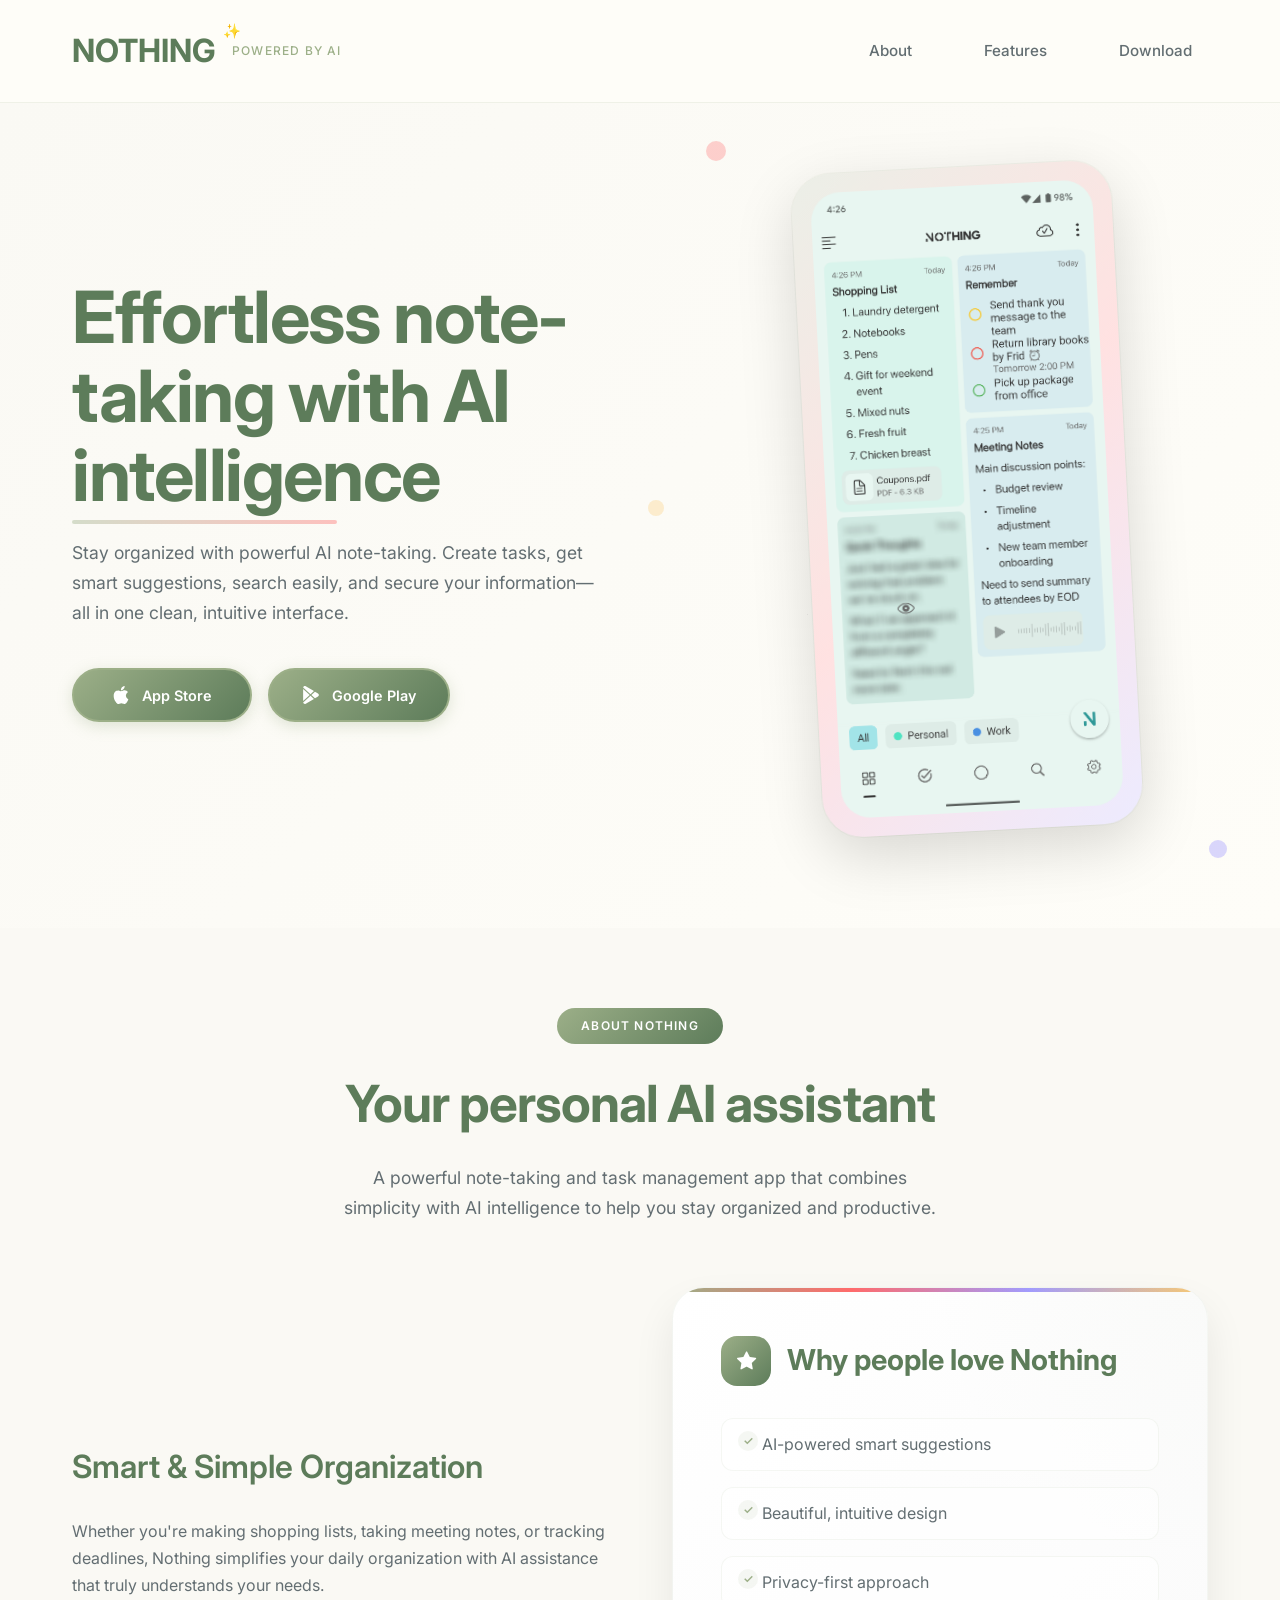
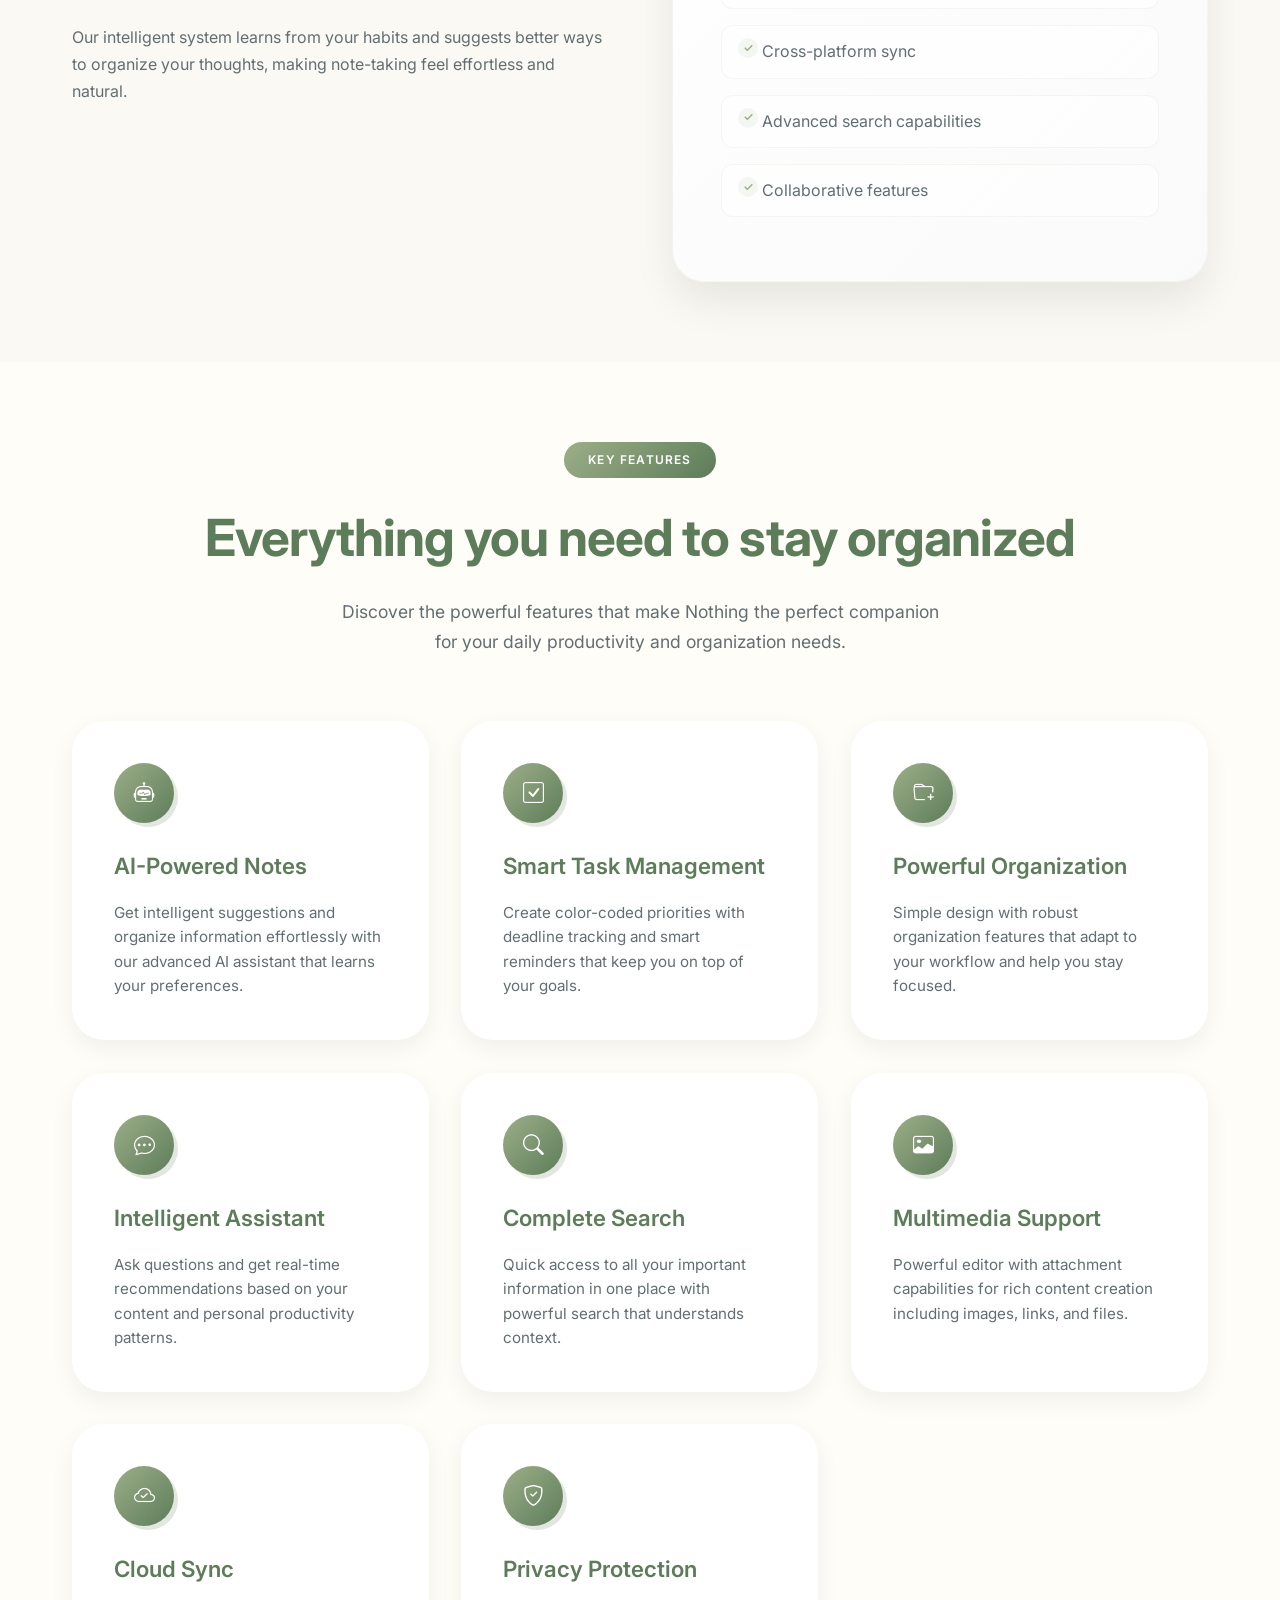
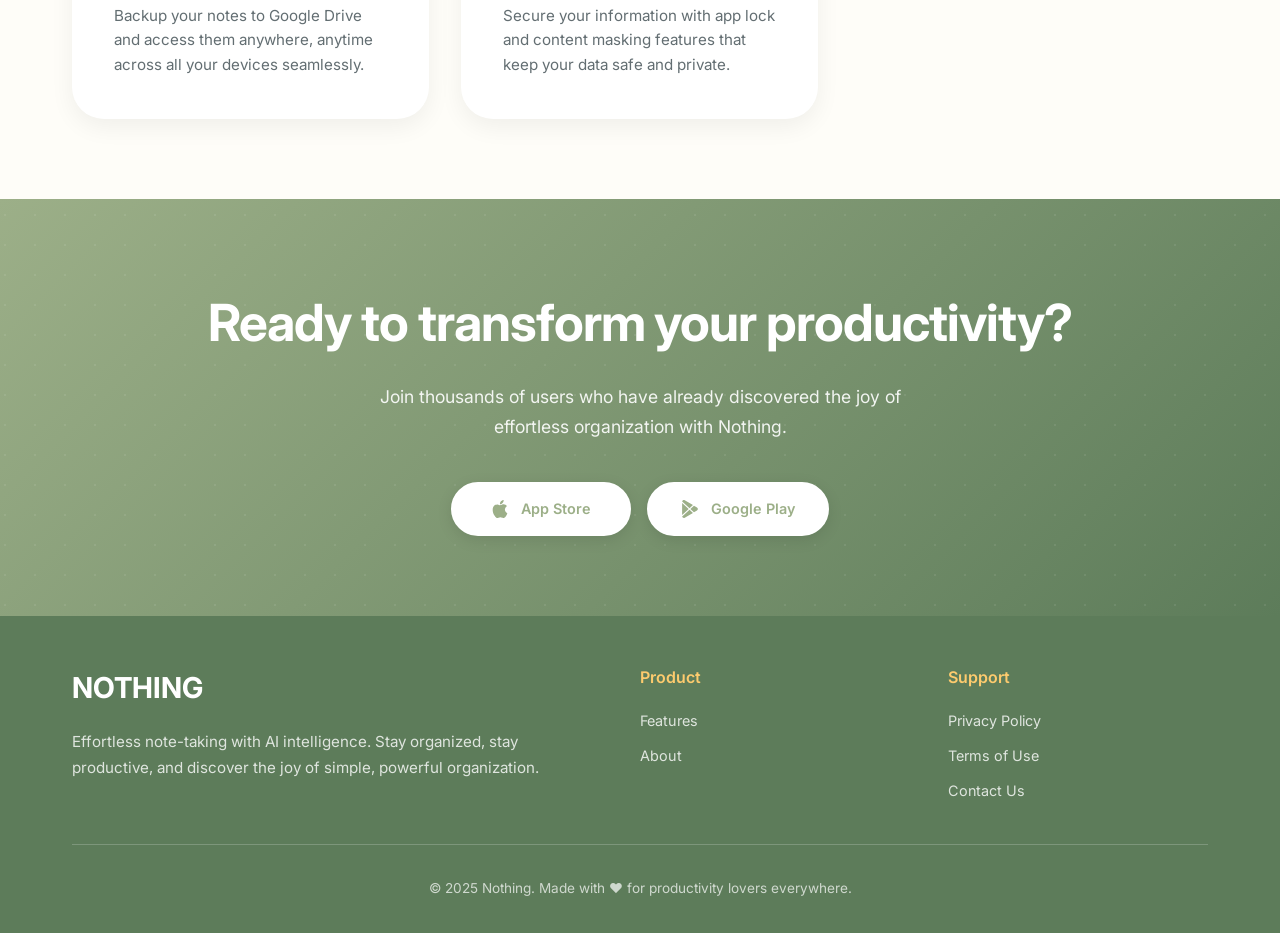
==== commit 89c47e4a: "Add Terms of Use page for App Store compliance - Add terms.html with subscription terms, EULA, and u" ====
--- a/index.html
+++ b/index.html
@@ -1259,6 +1259,7 @@
                     <h4>Support</h4>
                     <ul class="footer-links">
                         <li><a href="privacy.html" target="_blank">Privacy Policy</a></li>
+                        <li><a href="terms.html" target="_blank">Terms of Use</a></li>
                         <li><a href="mailto:contact@nothingapp.live">Contact Us</a></li>
                     </ul>
                 </div>
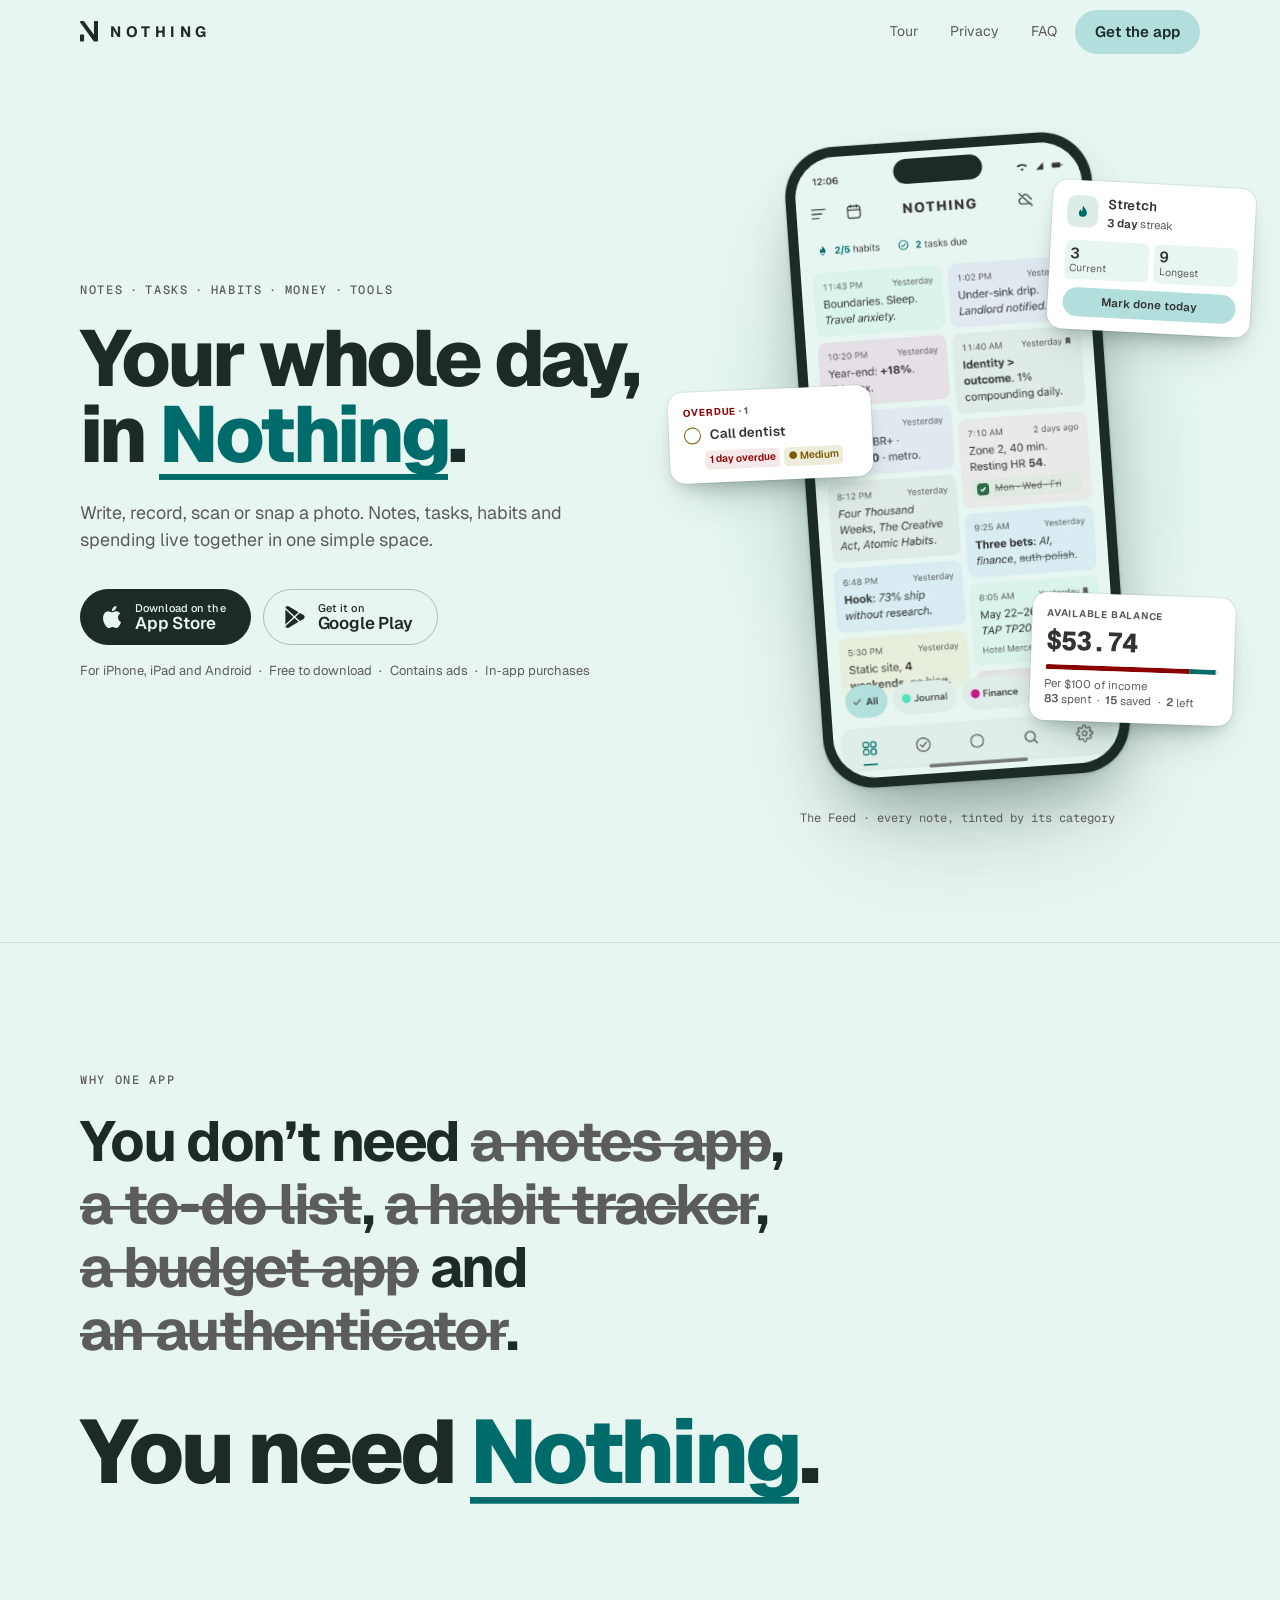
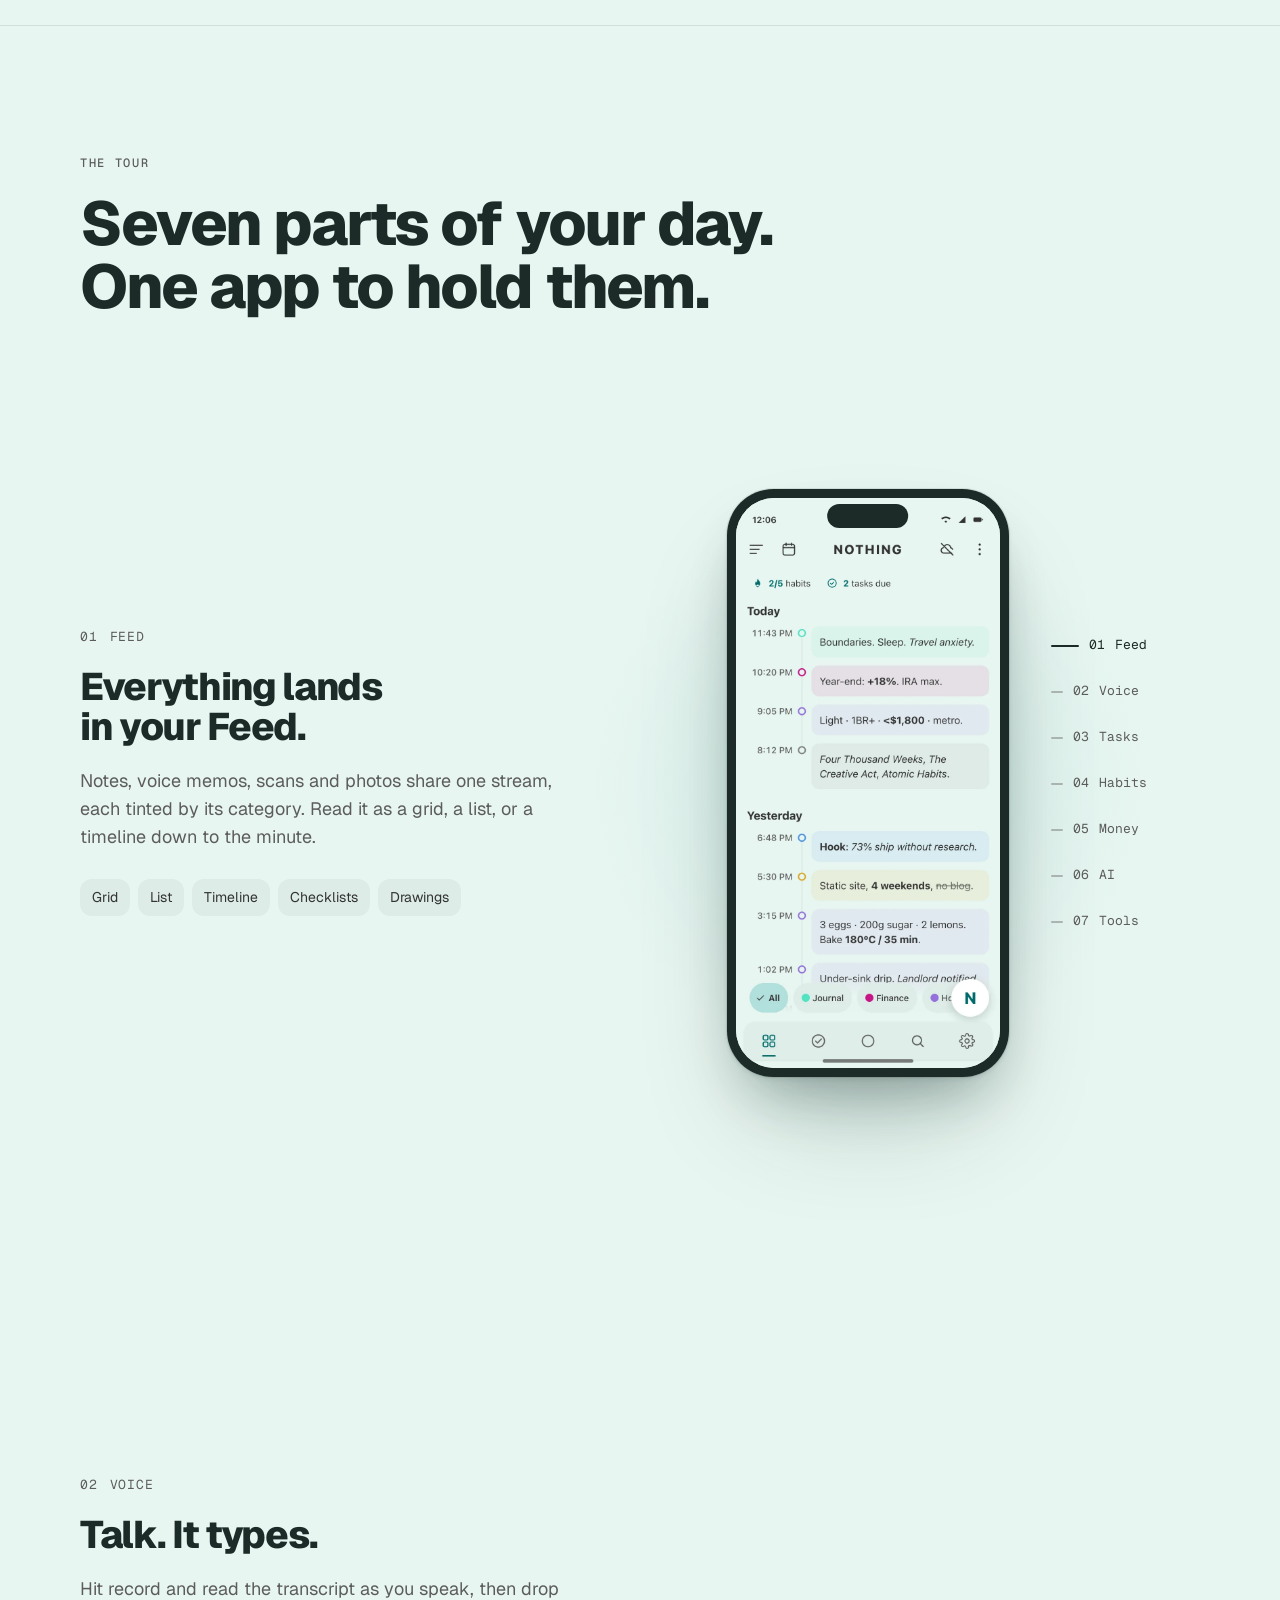
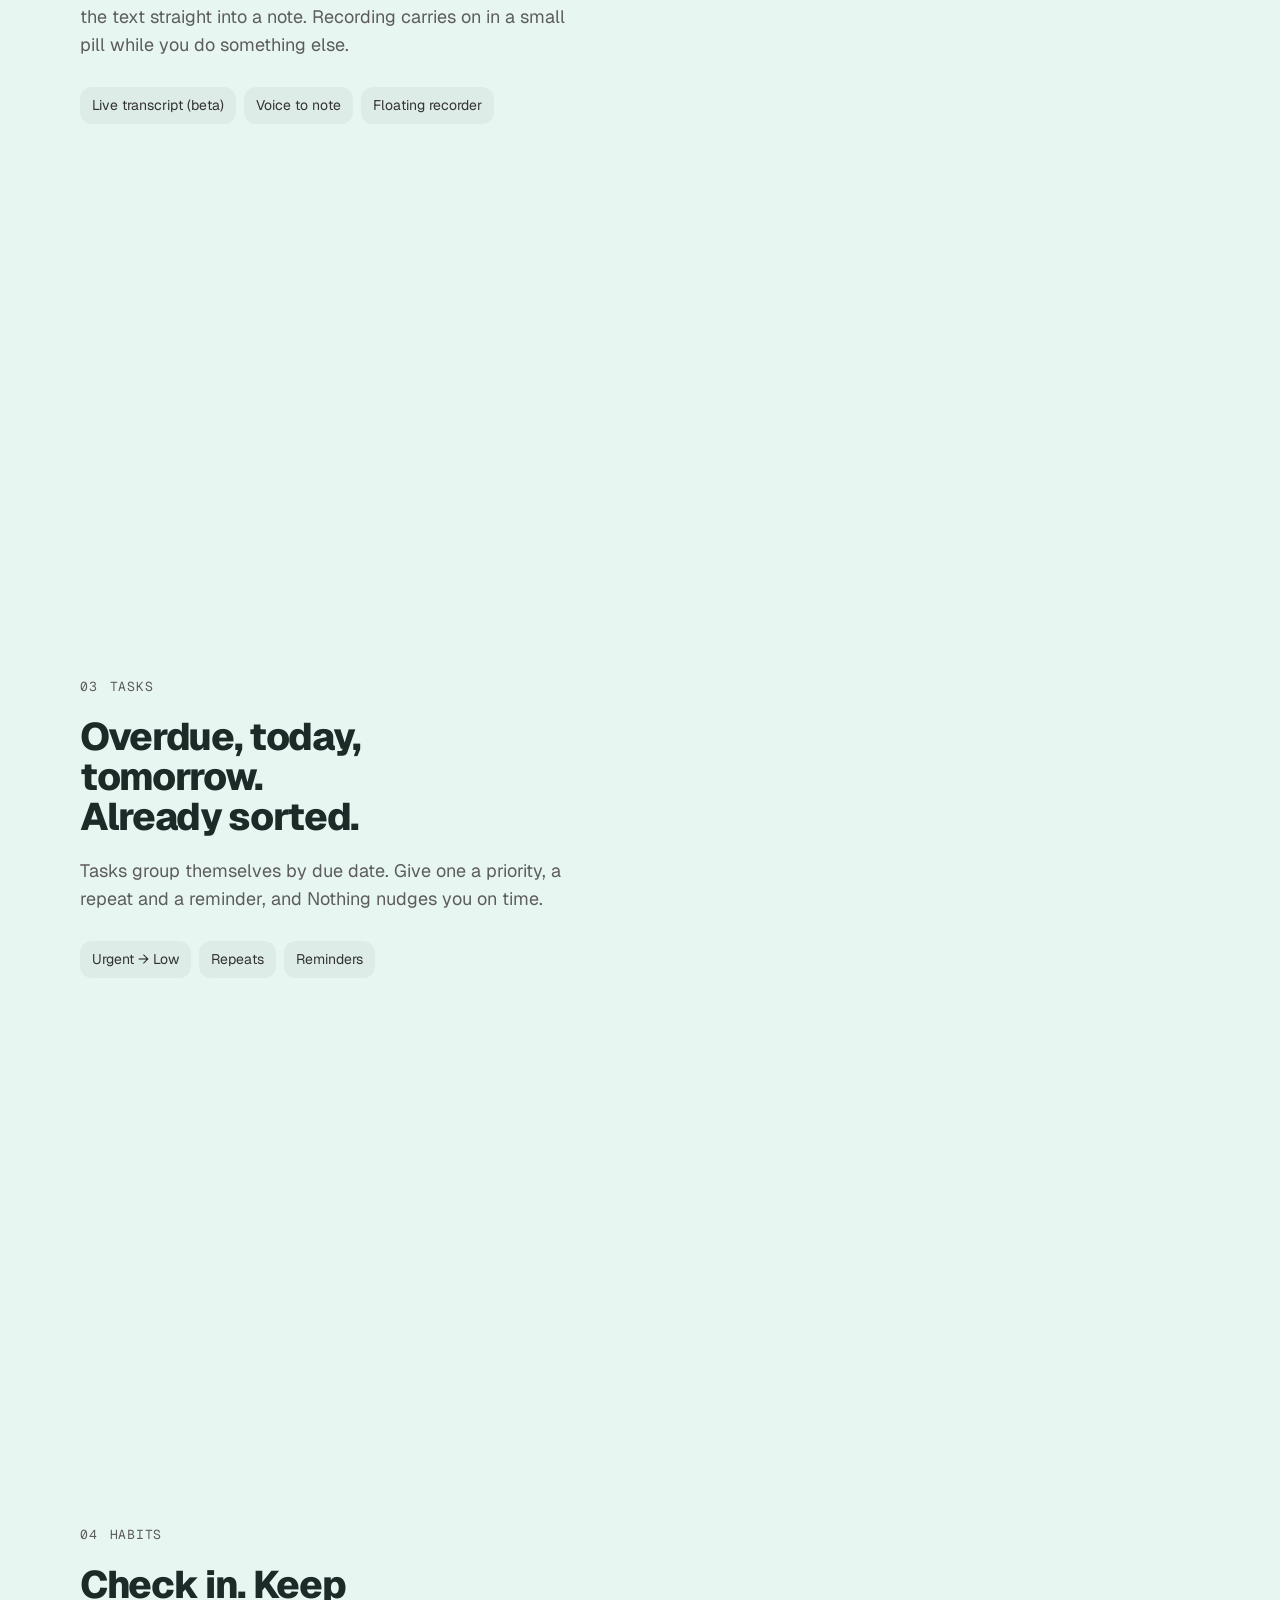
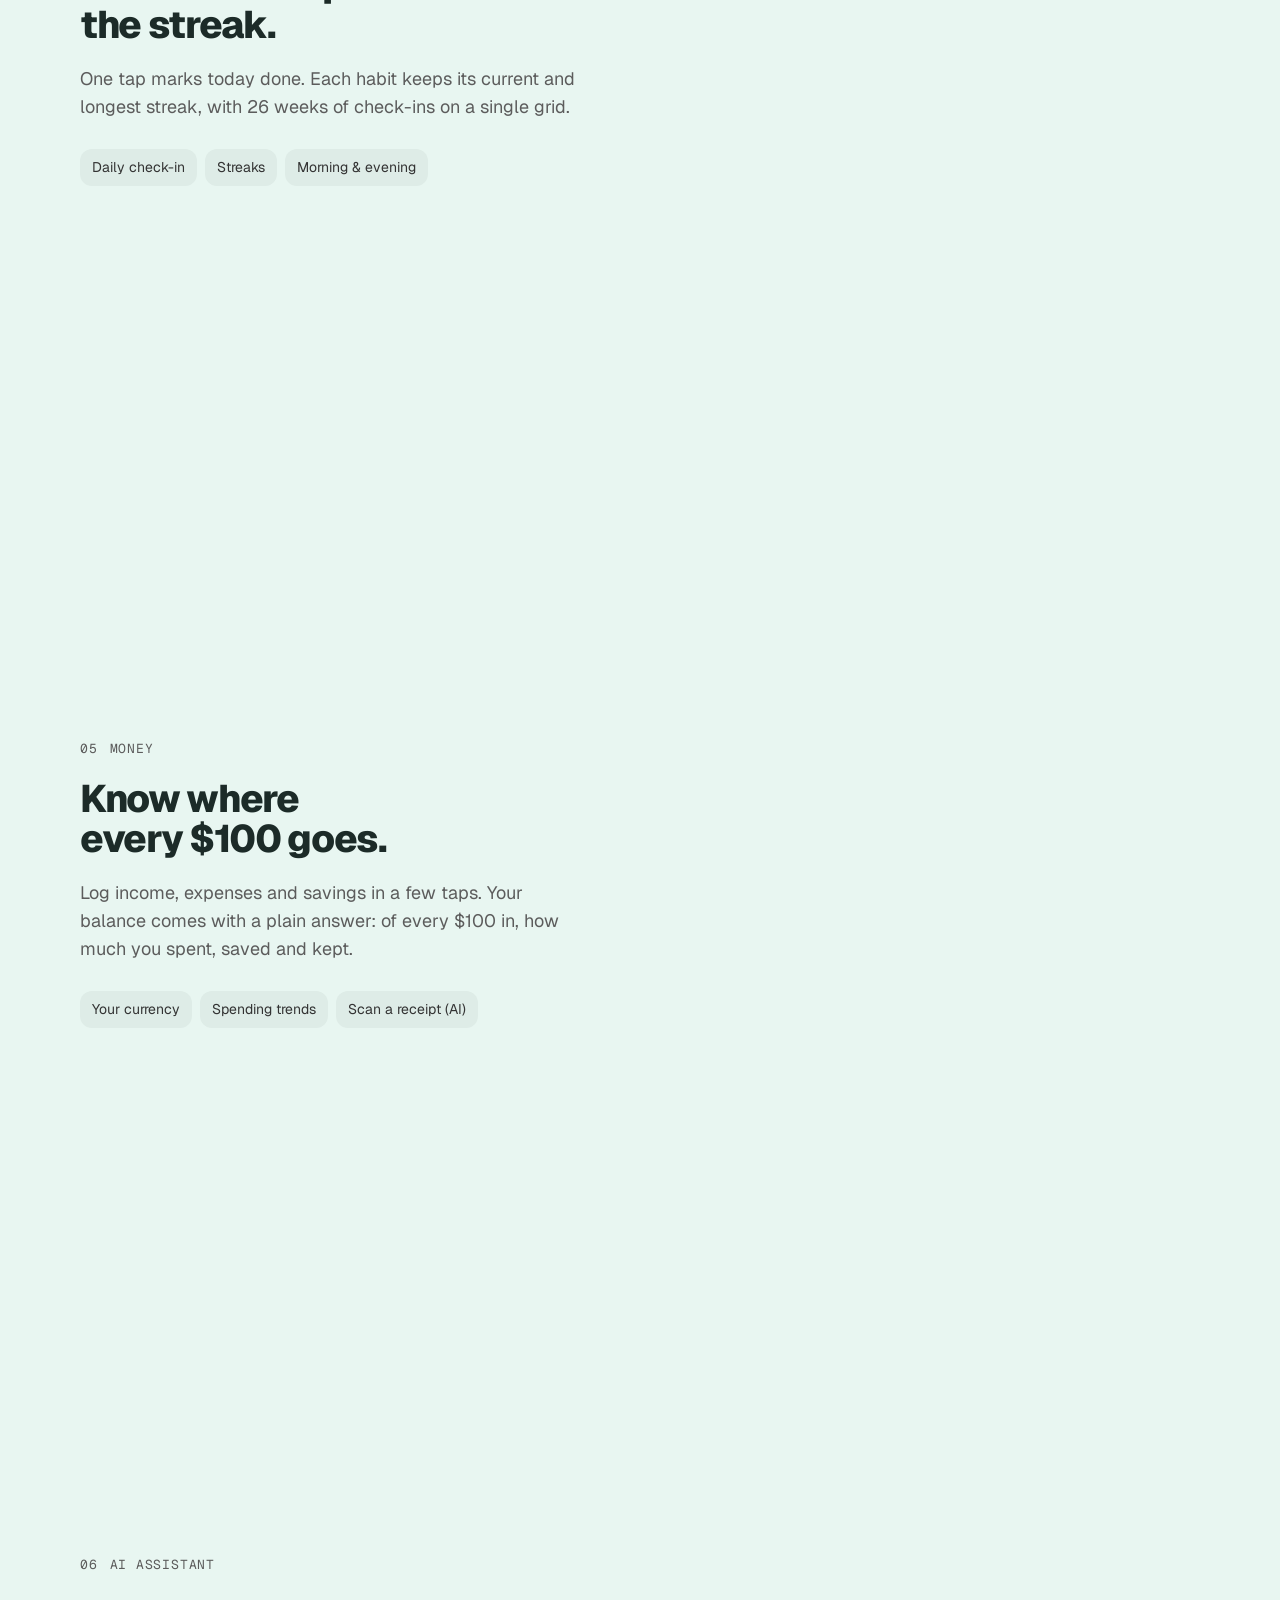
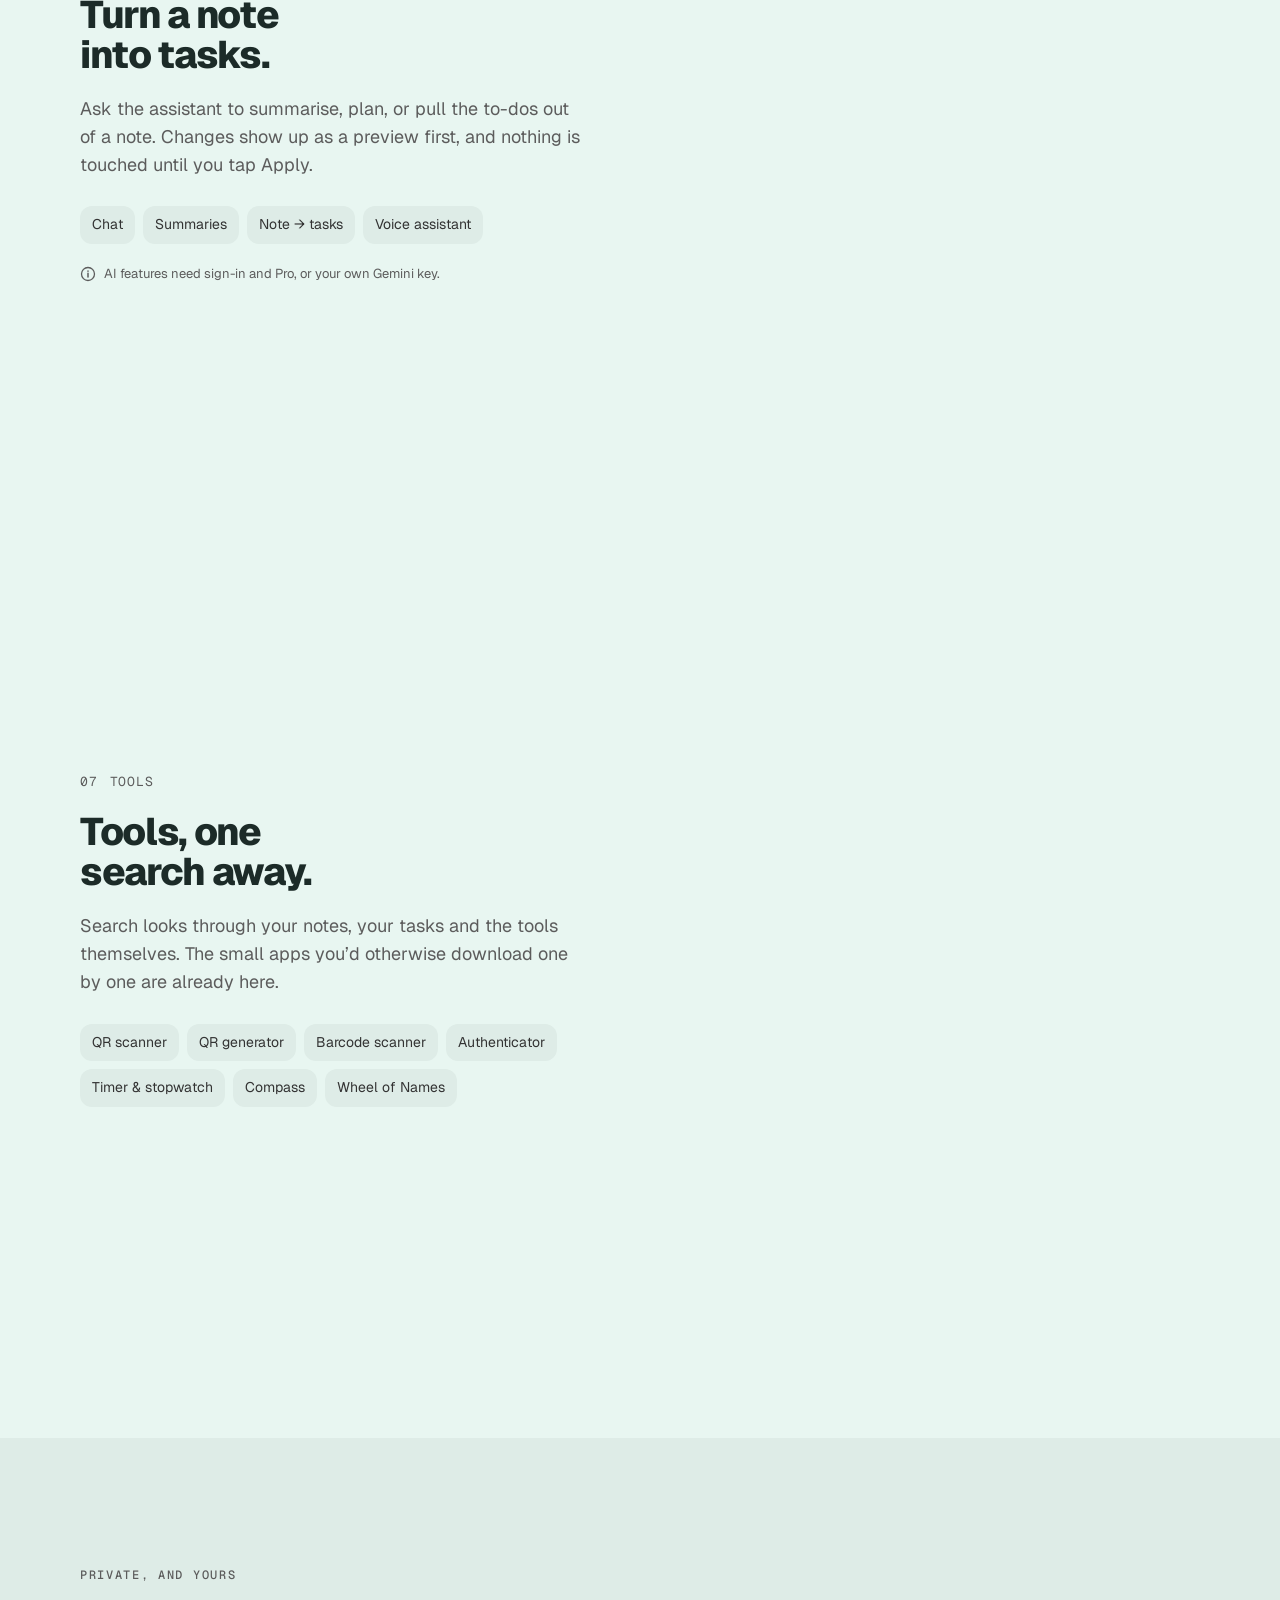
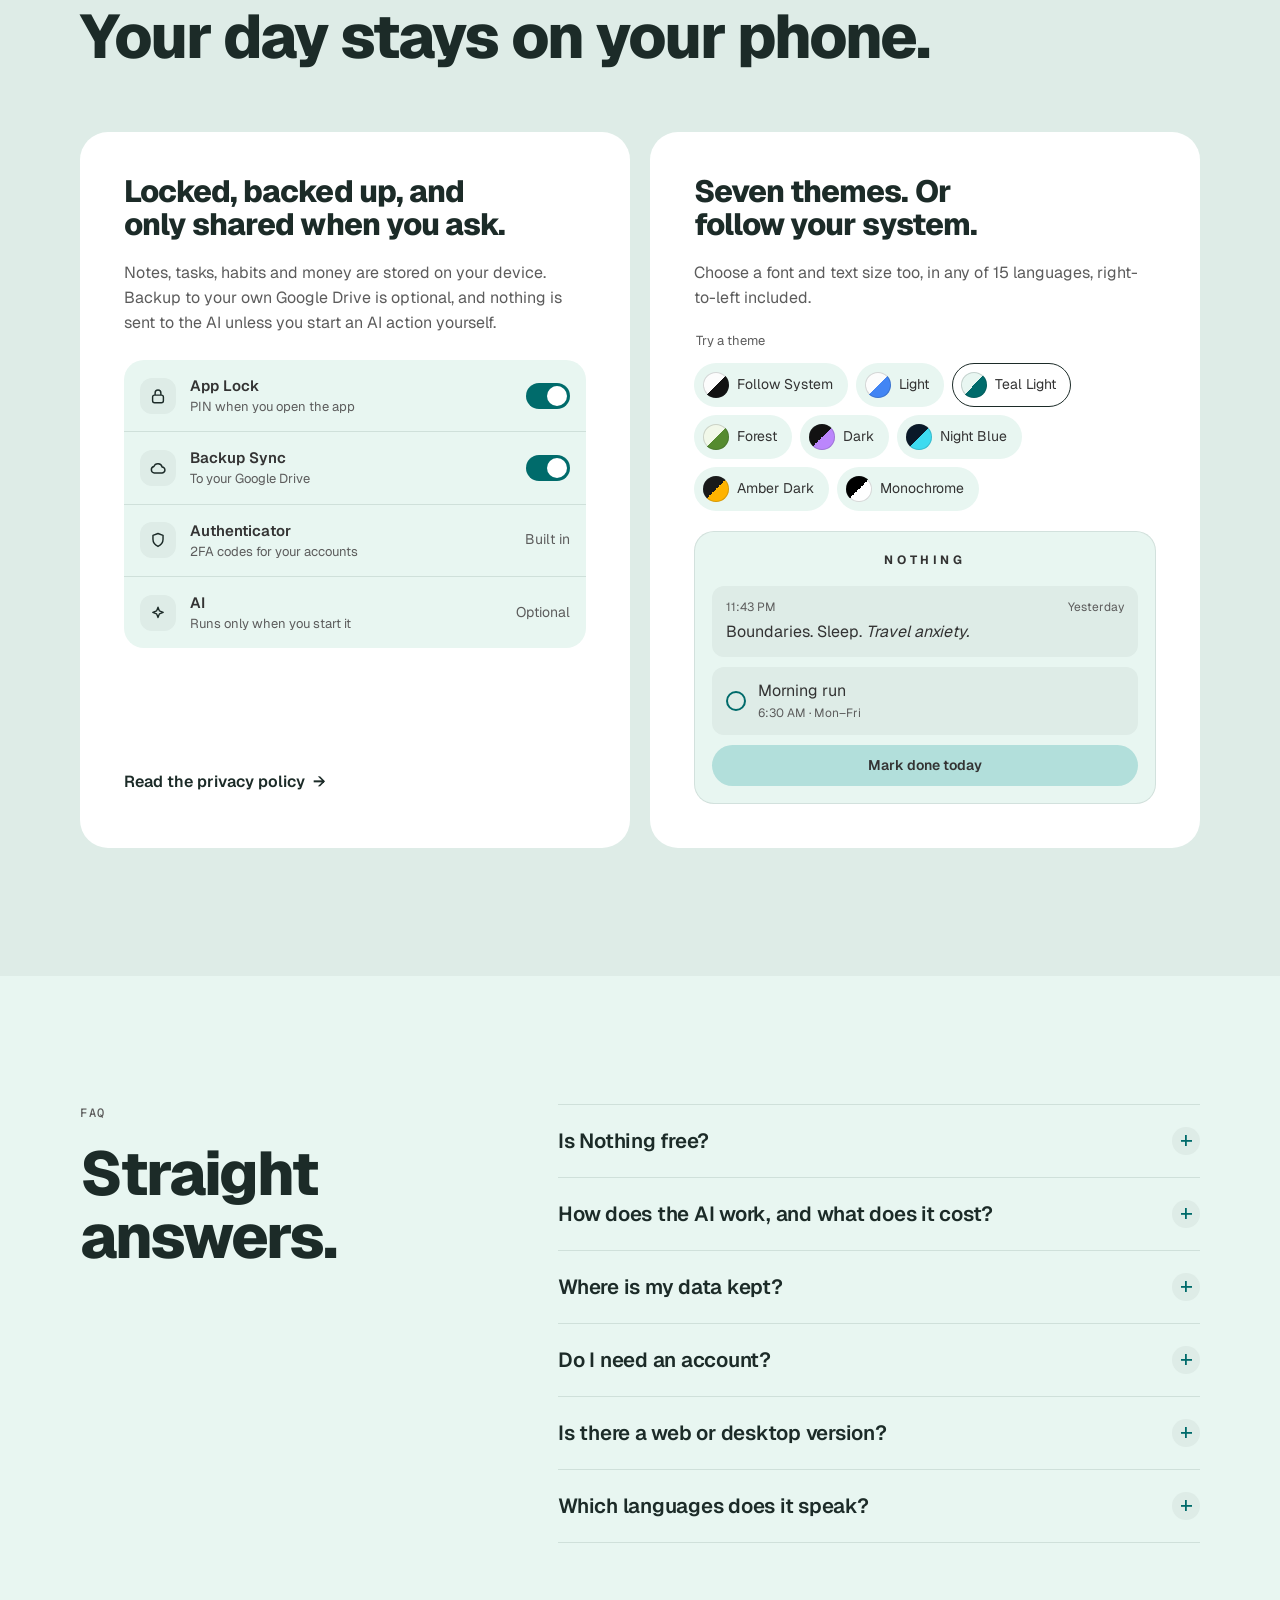
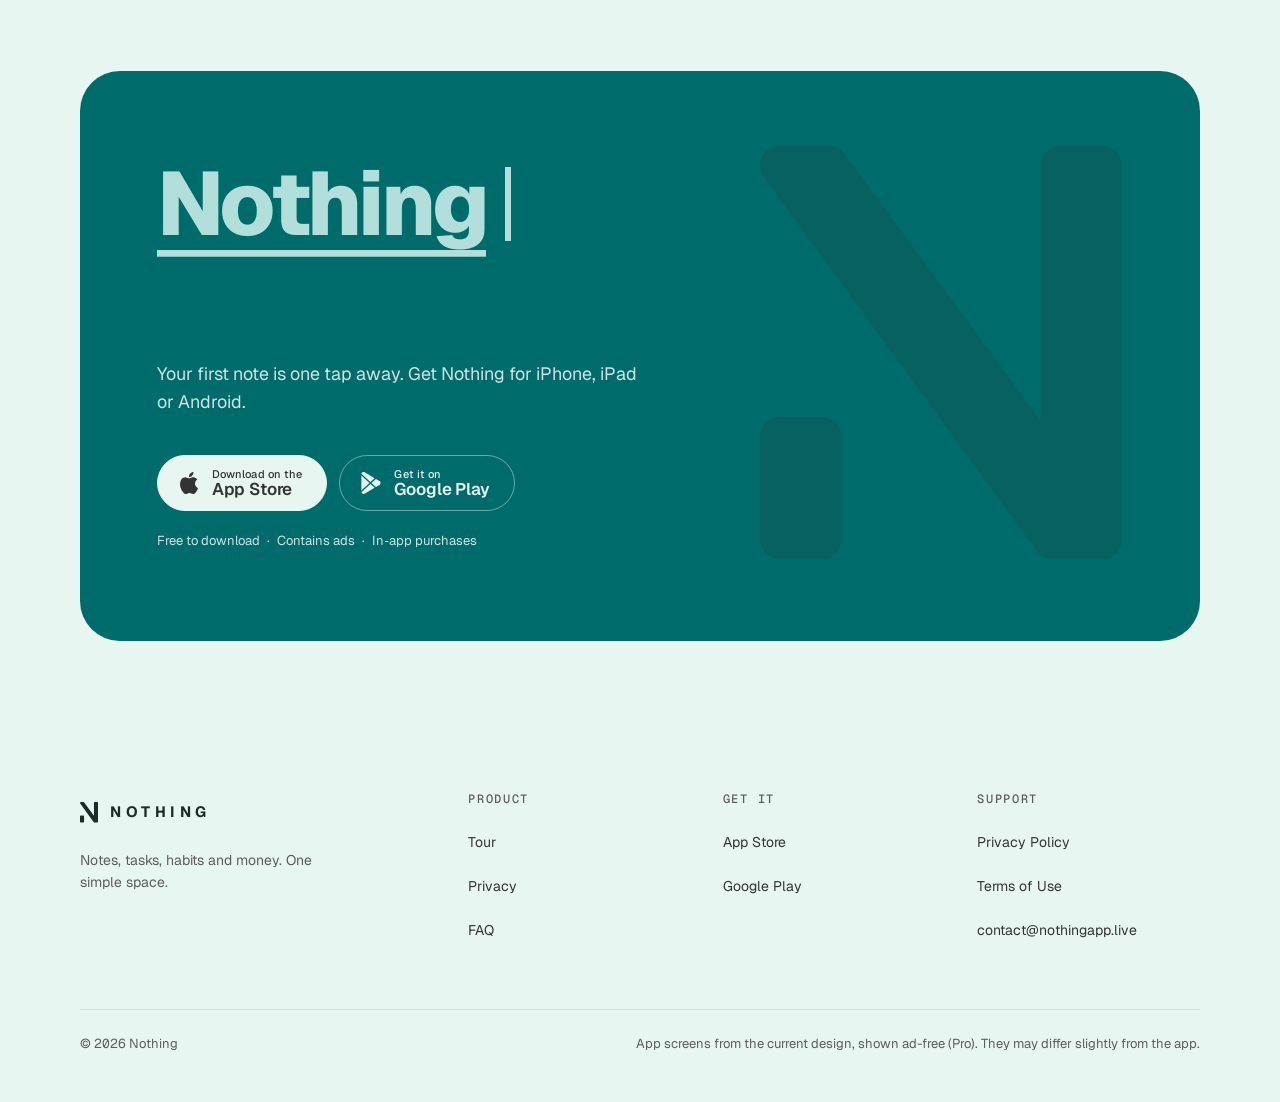
==== commit 4def081e: "feat(landing): ship redesigned landing and legal pages with seo layer The new design in design/ repl" ====
--- a/index.html
+++ b/index.html
@@ -1,1417 +1,1176 @@
-<!DOCTYPE html>
+<!doctype html>
 <html lang="en">
 <head>
-    <meta charset="UTF-8">
-    <meta name="viewport" content="width=device-width, initial-scale=1.0">
-    <link rel="apple-touch-icon" sizes="180x180" href="/apple-touch-icon.png">
-    <link rel="icon" type="image/png" sizes="32x32" href="/favicon-32x32.png">
-    <link rel="icon" type="image/png" sizes="16x16" href="/favicon-16x16.png">
-    <link rel="manifest" href="/site.webmanifest">
-    <title>Nothing: Notes, Tasks, AI</title>
-    <style>
-        @import url('https://fonts.googleapis.com/css2?family=Inter:wght@300;400;500;600;700;800&display=swap');
-        @import url('https://cdn.jsdelivr.net/npm/bootstrap-icons@1.11.3/font/bootstrap-icons.min.css');
-        
-        :root {
-            --cream: #fefdf8;
-            --warm-white: #faf9f4;
-            --sage: #9caf88;
-            --forest: #5d7c5a;
-            --terracotta: #e67e22;
-            --coral: #ff6b6b;
-            --lavender: #a29bfe;
-            --soft-gray: #636e72;
-            --light-gray: #ddd;
-            --brown: #6c5ce7;
-            --gold: #fdcb6e;
-        }
-        
-        * {
-            margin: 0;
-            padding: 0;
-            box-sizing: border-box;
-            /* Remove tap highlight on mobile */
-            -webkit-tap-highlight-color: transparent;
-            -webkit-touch-callout: none;
-            -webkit-user-select: none;
-            -moz-user-select: none;
-            -ms-user-select: none;
-            user-select: none;
-        }
-        
-        /* Allow text selection for readable content */
-        p, h1, h2, h3, h4, h5, h6, span {
-            -webkit-user-select: text;
-            -moz-user-select: text;
-            -ms-user-select: text;
-            user-select: text;
-        }
-        
-        html {
-            overflow-x: hidden;
-        }
-        
-        body {
-            font-family: 'Inter', -apple-system, BlinkMacSystemFont, sans-serif;
-            background-color: var(--cream);
-            color: var(--soft-gray);
-            line-height: 1.7;
-            overflow-x: hidden;
-            -webkit-font-smoothing: antialiased;
-            -moz-osx-font-smoothing: grayscale;
-            width: 100%;
-            max-width: 100vw;
-            /* Initial hidden state for page load animation */
-            opacity: 0;
-            animation: pageLoad 0.8s ease-out forwards;
-        }
-        
-        /* Page load animation */
-        @keyframes pageLoad {
-            from {
-                opacity: 0;
-                transform: translateY(20px);
-            }
-            to {
-                opacity: 1;
-                transform: translateY(0);
-            }
-        }
-        
-        /* Header */
-        .header {
-            background: rgba(254, 253, 248, 0.95);
-            backdrop-filter: blur(20px);
-            position: sticky;
-            top: 0;
-            z-index: 100;
-            border-bottom: 1px solid rgba(156, 175, 136, 0.15);
-            /* Header animation */
-            opacity: 0;
-            transform: translateY(-20px);
-            animation: slideDown 0.6s ease-out 0.2s forwards;
-        }
-        
-        @keyframes slideDown {
-            to {
-                opacity: 1;
-                transform: translateY(0);
-            }
-        }
-        
-        .header-content {
-            max-width: 1200px;
-            margin: 0 auto;
-            padding: 1.5rem 2rem;
-            display: flex;
-            justify-content: space-between;
-            align-items: center;
-        }
-        
-        .logo-section {
-            display: flex;
-            align-items: center;
-            gap: 1rem;
-        }
-        
-        .logo {
-            font-size: 2rem;
-            font-weight: 700;
-            color: var(--forest);
-            position: relative;
-        }
-        
-        .logo::after {
-            content: '✨';
-            position: absolute;
-            top: -5px;
-            right: -25px;
-            font-size: 0.9rem;
-            animation: sparkle 3s ease-in-out infinite;
-        }
-        
-        @keyframes sparkle {
-            0%, 100% { opacity: 1; transform: scale(1); }
-            50% { opacity: 0.6; transform: scale(1.1); }
-        }
-        
-        .tagline {
-            font-size: 0.75rem;
-            color: var(--sage);
-            font-weight: 500;
-            text-transform: uppercase;
-            letter-spacing: 0.1em;
-        }
-        
-        .nav {
-            display: flex;
-            gap: 2.5rem;
-            align-items: center;
-        }
-        
-        .nav-link {
-            color: var(--soft-gray);
-            text-decoration: none;
-            font-weight: 500;
-            font-size: 0.95rem;
-            padding: 0.5rem 1rem;
-            border-radius: 25px;
-            transition: all 0.3s ease;
-            position: relative;
-        }
-        
-        .nav-link:hover {
-            background-color: var(--sage);
-            color: white;
-            transform: translateY(-2px);
-        }
-        
-        /* Hero Section */
-        .hero {
-            padding: 4rem 0 6rem;
-            background: linear-gradient(135deg, var(--warm-white) 0%, var(--cream) 100%);
-            position: relative;
-            z-index: 1;
-            width: 100%;
-        }
-        
-        .hero-container {
-            max-width: 1200px;
-            margin: 0 auto;
-            padding: 0 2rem;
-            display: grid;
-            grid-template-columns: 1.1fr 0.9fr;
-            gap: 4rem;
-            align-items: center;
-            width: 100%;
-        }
-        
-        .hero-content {
-            /* Hero content animation */
-            opacity: 0;
-            transform: translateX(-30px);
-            animation: slideInLeft 0.8s ease-out 0.4s forwards;
-        }
-        
-        @keyframes slideInLeft {
-            to {
-                opacity: 1;
-                transform: translateX(0);
-            }
-        }
-        
-        .hero-content h1 {
-            font-size: clamp(2.8rem, 6vw, 4.5rem);
-            font-weight: 700;
-            line-height: 1.1;
-            color: var(--forest);
-            margin-bottom: 1.5rem;
-            position: relative;
-            letter-spacing: -0.02em;
-        }
-        
-        .hero-content h1::before {
-            content: '';
-            position: absolute;
-            bottom: -10px;
-            left: 0;
-            width: 45%;
-            height: 4px;
-            background: linear-gradient(90deg, var(--sage), var(--coral));
-            border-radius: 10px;
-            opacity: 0.4;
-            z-index: -1;
-        }
-        
-        .hero-subtitle {
-            font-size: 1.1rem;
-            color: var(--soft-gray);
-            margin-bottom: 2.5rem;
-            line-height: 1.7;
-            max-width: 90%;
-        }
-        
-        .download-section {
-            display: flex;
-            flex-direction: column;
-            gap: 1rem;
-        }
-        
-        .download-buttons {
-            display: flex;
-            gap: 1rem;
-            flex-wrap: wrap;
-        }
-        
-        .btn {
-            padding: 1rem 2rem;
-            border: none;
-            border-radius: 50px;
-            font-family: 'Inter', sans-serif;
-            font-size: 0.9rem;
-            font-weight: 600;
-            cursor: pointer;
-            transition: all 0.2s ease;
-            display: inline-flex;
-            align-items: center;
-            gap: 0.75rem;
-            text-decoration: none;
-            position: relative;
-            overflow: hidden;
-            min-width: 180px;
-            justify-content: center;
-            /* Remove default button styles and focus outline */
-            outline: none;
-            -webkit-appearance: none;
-            -moz-appearance: none;
-            appearance: none;
-        }
-        
-        /* Remove focus styles on mobile */
-        .btn:focus {
-            outline: none;
-            box-shadow: none;
-        }
-        
-        .btn::before {
-            content: '';
-            position: absolute;
-            top: 0;
-            left: -100%;
-            width: 100%;
-            height: 100%;
-            background: linear-gradient(90deg, transparent, rgba(255, 255, 255, 0.2), transparent);
-            transition: left 0.3s ease;
-        }
-        
-        .btn:hover::before {
-            left: 100%;
-        }
-        
-        /* Touch-specific styles for mobile */
-        @media (hover: none) and (pointer: coarse) {
-            .btn:active {
-                transform: scale(0.98);
-                transition: transform 0.1s ease;
-            }
-        }
-        
-        /* Hero Section Buttons - Both have background */
-        .hero .btn-primary {
-            background: linear-gradient(135deg, var(--sage), var(--forest));
-            color: white;
-            box-shadow: 0 4px 15px rgba(156, 175, 136, 0.3);
-            border: 2px solid var(--sage);
-        }
-        
-        .hero .btn-primary:hover {
-            box-shadow: 0 8px 25px rgba(156, 175, 136, 0.4);
-            background: linear-gradient(135deg, var(--forest), var(--sage));
-            border-color: var(--forest);
-        }
-        
-        .hero .btn-secondary {
-            background: linear-gradient(135deg, var(--sage), var(--forest));
-            color: white;
-            border: 2px solid var(--sage);
-            box-shadow: 0 4px 15px rgba(156, 175, 136, 0.3);
-        }
-        
-        .hero .btn-secondary:hover {
-            background: linear-gradient(135deg, var(--forest), var(--sage));
-            border-color: var(--forest);
-            box-shadow: 0 8px 25px rgba(156, 175, 136, 0.4);
-        }
-        
-        /* CTA Section Buttons - Both white background */
-        .cta .btn-primary {
-            background: white;
-            color: var(--sage);
-            border: 2px solid white;
-            box-shadow: 0 4px 15px rgba(0, 0, 0, 0.1);
-        }
-        
-        .cta .btn-primary:hover {
-            background: rgba(255, 255, 255, 0.9);
-            color: var(--forest);
-            border-color: rgba(255, 255, 255, 0.9);
-            box-shadow: 0 8px 25px rgba(255, 255, 255, 0.2);
-        }
-        
-        .cta .btn-secondary {
-            background: white;
-            color: var(--sage);
-            border: 2px solid white;
-            box-shadow: 0 4px 15px rgba(0, 0, 0, 0.1);
-        }
-        
-        .cta .btn-secondary:hover {
-            background: rgba(255, 255, 255, 0.9);
-            color: var(--forest);
-            border-color: rgba(255, 255, 255, 0.9);
-            box-shadow: 0 8px 25px rgba(255, 255, 255, 0.2);
-        }
-        
-        .hero-visual {
-            position: relative;
-            display: flex;
-            justify-content: center;
-            align-items: center;
-            z-index: 10;
-            /* Hero visual animation */
-            opacity: 0;
-            transform: translateX(30px);
-            animation: slideInRight 0.8s ease-out 0.6s forwards;
-        }
-        
-        @keyframes slideInRight {
-            to {
-                opacity: 1;
-                transform: translateX(0);
-            }
-        }
-        
-        .phone-container {
-            position: relative;
-            max-width: 320px;
-            width: 100%;
-            z-index: 15;
-        }
-        
-        .phone-frame {
-            position: relative;
-            background: white;
-            padding: 1.2rem;
-            border-radius: 2.5rem;
-            box-shadow: 
-                0 20px 60px rgba(0, 0, 0, 0.15),
-                0 0 0 1px rgba(156, 175, 136, 0.1);
-            transform: rotate(-3deg);
-            transition: transform 0.5s ease;
-            overflow: hidden;
-            z-index: 10;
-        }
-        
-        /* Desktop hover effect */
-        @media (hover: hover) and (pointer: fine) {
-            .phone-frame:hover {
-                transform: rotate(0deg) scale(1.02);
-            }
-        }
-        
-        /* Mobile tap effect with reset */
-        @media (hover: none) and (pointer: coarse) {
-            .phone-frame {
-                cursor: pointer;
-            }
-            
-            .phone-frame:active {
-                transform: rotate(0deg) scale(1.02);
-            }
-            
-            .phone-frame:not(:active) {
-                transform: rotate(-3deg);
-            }
-        }
-        
-        .phone-frame::before {
-            content: '';
-            position: absolute;
-            top: -2px;
-            left: -2px;
-            right: -2px;
-            bottom: -2px;
-            background: linear-gradient(135deg, var(--sage), var(--coral), var(--lavender));
-            border-radius: 2.7rem;
-            z-index: -1;
-            opacity: 0.2;
-        }
-        
-        .phone-image {
-            width: 100%;
-            height: auto;
-            border-radius: 1.8rem;
-            display: block;
-            object-fit: cover;
-        }
-        
-        /* Decorative circles around image */
-        .decorative-elements {
-            position: absolute;
-            width: 120%;
-            height: 120%;
-            pointer-events: none;
-            z-index: 1;
-            top: -10%;
-            left: -10%;
-        }
-        
-        .deco-circle {
-            position: absolute;
-            border-radius: 50%;
-            animation: bounce 4s ease-in-out infinite;
-        }
-        
-        .deco-1 {
-            width: 20px;
-            height: 20px;
-            background: var(--coral);
-            top: 5%;
-            left: 5%;
-            opacity: 0.3;
-            animation-delay: 0s;
-        }
-        
-        .deco-2 {
-            width: 18px;
-            height: 18px;
-            background: var(--lavender);
-            bottom: 5%;
-            right: 5%;
-            opacity: 0.4;
-            animation-delay: 2s;
-        }
-        
-        .deco-3 {
-            width: 16px;
-            height: 16px;
-            background: var(--gold);
-            top: 50%;
-            left: -5%;
-            opacity: 0.3;
-            animation-delay: 3s;
-        }
-        
-        @keyframes bounce {
-            0%, 100% { transform: translateY(0px); }
-            50% { transform: translateY(-12px); }
-        }
-        
-        /* Content Sections */
-        .section {
-            padding: 5rem 0;
-            position: relative;
-            z-index: 1;
-            width: 100%;
-        }
-        
-        .container {
-            max-width: 1200px;
-            margin: 0 auto;
-            padding: 0 2rem;
-            width: 100%;
-        }
-        
-        .section-header {
-            text-align: center;
-            margin-bottom: 4rem;
-        }
-        
-        .section-badge {
-            display: inline-block;
-            background: linear-gradient(135deg, var(--sage), var(--forest));
-            color: white;
-            font-size: 0.75rem;
-            font-weight: 600;
-            text-transform: uppercase;
-            letter-spacing: 0.1em;
-            padding: 0.5rem 1.5rem;
-            border-radius: 25px;
-            margin-bottom: 1rem;
-        }
-        
-        .section-title {
-            font-size: clamp(2.2rem, 4vw, 3.2rem);
-            font-weight: 700;
-            color: var(--forest);
-            margin-bottom: 1rem;
-            position: relative;
-            letter-spacing: -0.02em;
-        }
-        
-        .section-subtitle {
-            font-size: 1.1rem;
-            color: var(--soft-gray);
-            max-width: 600px;
-            margin: 0 auto;
-            line-height: 1.7;
-        }
-        
-        /* About Section */
-        .about {
-            background: var(--warm-white);
-        }
-        
-        .about-grid {
-            display: grid;
-            grid-template-columns: 1fr 1fr;
-            gap: 4rem;
-            align-items: center;
-        }
-        
-        .about-content h3 {
-            font-size: 2rem;
-            font-weight: 600;
-            color: var(--forest);
-            margin-bottom: 1.5rem;
-        }
-        
-        .about-content p {
-            font-size: 1rem;
-            color: var(--soft-gray);
-            margin-bottom: 1.5rem;
-            line-height: 1.7;
-        }
-        
-        .feature-highlight {
-            background: linear-gradient(135deg, #ffffff 0%, #fafafa 100%);
-            padding: 3rem;
-            border-radius: 2rem;
-            box-shadow: 0 20px 40px rgba(0, 0, 0, 0.08);
-            position: relative;
-            overflow: hidden;
-            border: 1px solid rgba(156, 175, 136, 0.1);
-        }
-        
-        .feature-highlight::before {
-            content: '';
-            position: absolute;
-            top: 0;
-            left: 0;
-            width: 100%;
-            height: 4px;
-            background: linear-gradient(90deg, var(--sage), var(--coral), var(--lavender), var(--gold));
-        }
-        
-        .feature-highlight::after {
-            content: '';
-            position: absolute;
-            top: -50%;
-            right: -50%;
-            width: 100%;
-            height: 100%;
-            background: radial-gradient(circle, rgba(156, 175, 136, 0.03) 0%, transparent 70%);
-            animation: float 15s ease-in-out infinite;
-        }
-        
-        @keyframes float {
-            0%, 100% {
-                transform: translate(0, 0) rotate(0deg);
-                border-radius: 50% 30% 70% 40%;
-            }
-            25% {
-                transform: translate(20px, -20px) rotate(3deg);
-                border-radius: 30% 70% 50% 60%;
-            }
-            50% {
-                transform: translate(-15px, -35px) rotate(-2deg);
-                border-radius: 70% 40% 30% 50%;
-            }
-            75% {
-                transform: translate(25px, -15px) rotate(1deg);
-                border-radius: 40% 60% 70% 30%;
-            }
-        }
-        
-        .highlight-header {
-            display: flex;
-            align-items: center;
-            gap: 1rem;
-            margin-bottom: 2rem;
-            position: relative;
-            z-index: 2;
-        }
-        
-        .highlight-icon {
-            width: 50px;
-            height: 50px;
-            background: linear-gradient(135deg, var(--sage), var(--forest));
-            border-radius: 1rem;
-            display: flex;
-            align-items: center;
-            justify-content: center;
-            color: white;
-            font-size: 1.2rem;
-            flex-shrink: 0;
-        }
-        
-        .feature-highlight h4 {
-            font-size: 1.8rem;
-            font-weight: 700;
-            color: var(--forest);
-            margin: 0;
-            position: relative;
-            z-index: 2;
-        }
-        
-        .benefit-list {
-            list-style: none;
-            position: relative;
-            z-index: 2;
-        }
-        
-        .benefit-list li {
-            font-size: 1rem;
-            color: var(--soft-gray);
-            margin-bottom: 1rem;
-            padding-left: 2.5rem;
-            position: relative;
-            padding: 0.75rem 0 0.75rem 2.5rem;
-            border-radius: 0.75rem;
-            transition: all 0.2s ease;
-            background: rgba(255, 255, 255, 0.5);
-            border: 1px solid rgba(156, 175, 136, 0.1);
-        }
-        
-        .benefit-list li:hover {
-            background: rgba(156, 175, 136, 0.08);
-            transform: translateX(3px);
-            border-color: rgba(156, 175, 136, 0.2);
-        }
-        
-        .benefit-list li::before {
-            content: '✓';
-            position: absolute;
-            left: 1rem;
-            top: 0.75rem;
-            font-size: 1rem;
-            font-weight: 600;
-            color: var(--sage);
-            width: 20px;
-            height: 20px;
-            background: rgba(156, 175, 136, 0.1);
-            border-radius: 50%;
-            display: flex;
-            align-items: center;
-            justify-content: center;
-            font-size: 0.75rem;
-        }
-        
-        /* Features Section */
-        .features {
-            background: var(--cream);
-        }
-        
-        .features-grid {
-            display: grid;
-            grid-template-columns: repeat(auto-fit, minmax(320px, 1fr));
-            gap: 2rem;
-        }
-        
-        .feature-card {
-            background: white;
-            padding: 2.5rem;
-            border-radius: 2rem;
-            box-shadow: 0 8px 25px rgba(0, 0, 0, 0.06);
-            transition: all 0.2s ease;
-            position: relative;
-            border: 2px solid transparent;
-            /* Initial state for animation */
-            opacity: 0;
-            transform: translateY(30px) scale(0.95);
-        }
-        
-        /* Faster animation for feature cards */
-        .feature-card.animate {
-            animation: fadeInUp 0.4s ease-out forwards;
-        }
-        
-        @keyframes fadeInUp {
-            to {
-                opacity: 1;
-                transform: translateY(0) scale(1);
-            }
-        }
-        
-        .feature-card:hover {
-            transform: translateY(-2px);
-            box-shadow: 0 12px 25px rgba(0, 0, 0, 0.1);
-            border-color: var(--sage);
-        }
-        
-        .feature-icon {
-            width: 60px;
-            height: 60px;
-            background: linear-gradient(135deg, var(--sage), var(--forest));
-            border-radius: 50%;
-            display: flex;
-            align-items: center;
-            justify-content: center;
-            margin-bottom: 1.5rem;
-            color: white;
-            font-size: 1.3rem;
-            position: relative;
-        }
-        
-        .feature-icon::after {
-            content: '';
-            position: absolute;
-            width: 100%;
-            height: 100%;
-            background: inherit;
-            border-radius: 50%;
-            top: 4px;
-            left: 4px;
-            opacity: 0.2;
-            z-index: -1;
-        }
-        
-        .feature-card h3 {
-            font-size: 1.4rem;
-            font-weight: 600;
-            color: var(--forest);
-            margin-bottom: 1rem;
-        }
-        
-        .feature-card p {
-            color: var(--soft-gray);
-            line-height: 1.6;
-            font-size: 0.95rem;
-        }
-        
-        /* CTA Section */
-        .cta {
-            background: linear-gradient(135deg, var(--sage) 0%, var(--forest) 100%);
-            color: white;
-            text-align: center;
-            padding: 5rem 0;
-            position: relative;
-            overflow: hidden;
-        }
-        
-        .cta::before {
-            content: '';
-            position: absolute;
-            top: -50%;
-            left: -50%;
-            width: 200%;
-            height: 200%;
-            background: radial-gradient(circle, rgba(255, 255, 255, 0.08) 1px, transparent 1px);
-            background-size: 30px 30px;
-            animation: drift 25s linear infinite;
-        }
-        
-        @keyframes drift {
-            0% { transform: translate(0, 0); }
-            100% { transform: translate(30px, 30px); }
-        }
-        
-        .cta-content {
-            position: relative;
-            z-index: 2;
-        }
-        
-        .cta h2 {
-            font-size: clamp(2.2rem, 4vw, 3.5rem);
-            font-weight: 700;
-            margin-bottom: 1rem;
-            letter-spacing: -0.02em;
-        }
-        
-        .cta p {
-            font-size: 1.1rem;
-            margin-bottom: 2.5rem;
-            opacity: 0.9;
-            max-width: 600px;
-            margin-left: auto;
-            margin-right: auto;
-        }
-        
-        .cta-buttons {
-            display: flex;
-            gap: 1rem;
-            justify-content: center;
-            flex-wrap: wrap;
-        }
-        
-        .btn-cta {
-            background: white;
-            color: var(--forest);
-            border: 2px solid white;
-        }
-        
-        .btn-cta:hover {
-            background: transparent;
-            color: white;
-            border-color: white;
-        }
-        
-        /* Footer */
-        .footer {
-            background: var(--forest);
-            color: white;
-            padding: 3rem 0 2rem;
-        }
-        
-        .footer-content {
-            display: grid;
-            grid-template-columns: 2fr 1fr 1fr;
-            gap: 3rem;
-            margin-bottom: 2rem;
-        }
-        
-        .footer-brand h3 {
-            font-size: 1.8rem;
-            font-weight: 700;
-            margin-bottom: 1rem;
-        }
-        
-        .footer-brand p {
-            opacity: 0.8;
-            line-height: 1.7;
-            font-size: 0.95rem;
-        }
-        
-        .footer-section h4 {
-            font-size: 1rem;
-            font-weight: 600;
-            margin-bottom: 1rem;
-            color: var(--gold);
-        }
-        
-        .footer-links {
-            list-style: none;
-        }
-        
-        .footer-links li {
-            margin-bottom: 0.5rem;
-        }
-        
-        .footer-links a {
-            color: white;
-            text-decoration: none;
-            opacity: 0.8;
-            transition: opacity 0.3s ease;
-            font-size: 0.9rem;
-        }
-        
-        .footer-links a:hover {
-            opacity: 1;
-            color: var(--gold);
-        }
-        
-        .footer-bottom {
-            border-top: 1px solid rgba(255, 255, 255, 0.2);
-            padding-top: 2rem;
-            text-align: center;
-        }
-        
-        .footer-bottom p {
-            opacity: 0.7;
-            font-size: 0.85rem;
-        }
-        
-        /* Modal - Using native dialog element */
-        dialog {
-            border: none;
-            border-radius: 2rem;
-            padding: 3rem;
-            max-width: 90vw;
-            max-height: 90vh;
-            width: 400px;
-            text-align: center;
-            box-shadow: 0 25px 50px rgba(0, 0, 0, 0.3);
-            background: white;
-            /* Center the dialog */
-            position: fixed;
-            top: 50%;
-            left: 50%;
-            transform: translate(-50%, -50%);
-            margin: 0;
-            /* Animation for modal appearance */
-            opacity: 0;
-            scale: 0.9;
-            transition: all 0.3s ease-out;
-        }
-        
-        dialog[open] {
-            opacity: 1;
-            scale: 1;
-        }
-        
-        dialog::backdrop {
-            background: rgba(93, 124, 90, 0.8);
-            backdrop-filter: blur(8px);
-        }
-        
-        /* Disable scroll when modal is open */
-        body.modal-open {
-            overflow: hidden;
-            position: fixed;
-            width: 100%;
-            height: 100%;
-            top: 0;
-            left: 0;
-        }
-        
-        .modal h3 {
-            font-size: 1.8rem;
-            font-weight: 600;
-            color: var(--forest);
-            margin-bottom: 1rem;
-        }
-        
-        .modal p {
-            color: var(--soft-gray);
-            margin-bottom: 2rem;
-            line-height: 1.6;
-        }
-        
-        /* Responsive */
-        @media (max-width: 1024px) {
-            .hero-container {
-                grid-template-columns: 1fr;
-                text-align: center;
-                gap: 3rem;
-            }
-            
-            .hero-content h1::before {
-                left: 50%;
-                transform: translateX(-50%);
-            }
-            
-            .download-buttons {
-                justify-content: center;
-            }
-            
-            .about-grid {
-                grid-template-columns: 1fr;
-                gap: 3rem;
-            }
-            
-            .footer-content {
-                grid-template-columns: 1fr;
-                text-align: center;
-                gap: 2rem;
-            }
-        }
-        
-        @media (max-width: 768px) {
-            .nav {
-                display: none;
-            }
-            
-            .download-buttons {
-                flex-direction: column;
-                align-items: center;
-            }
-            
-            .btn {
-                width: 100%;
-                max-width: 280px;
-                justify-content: center;
-            }
-            
-            .features-grid {
-                grid-template-columns: 1fr;
-            }
-            
-            .cta-buttons {
-                flex-direction: column;
-                align-items: center;
-            }
-            
-            .cta-buttons .btn {
-                width: 100%;
-                max-width: 280px;
-                justify-content: center;
-            }
-            
-            .hero-container {
-                padding: 0 1.5rem;
-            }
-            
-            .container {
-                padding: 0 1.5rem;
-            }
-        }
-        
-        @media (max-width: 480px) {
-            .phone-frame {
-                padding: 1rem;
-                border-radius: 2rem;
-            }
-            
-            .modal {
-                max-width: 95vw;
-                padding: 2rem;
-                border-radius: 1.5rem;
-            }
-            
-            .modal h3 {
-                font-size: 1.5rem;
-            }
-        }
-    </style>
+  <!-- Google Tag Manager -->
+  <script>(function(w,d,s,l,i){w[l]=w[l]||[];w[l].push({'gtm.start':
+  new Date().getTime(),event:'gtm.js'});var f=d.getElementsByTagName(s)[0],
+  j=d.createElement(s),dl=l!='dataLayer'?'&l='+l:'';j.async=true;j.src=
+  'https://www.googletagmanager.com/gtm.js?id='+i+dl;f.parentNode.insertBefore(j,f);
+  })(window,document,'script','dataLayer','GTM-5M5BZV72');</script>
+  <!-- End Google Tag Manager -->
+  <meta charset="utf-8" />
+  <meta name="viewport" content="width=device-width, initial-scale=1, viewport-fit=cover" />
+  <title>Nothing — Notes, tasks, habits and money in one app</title>
+  <meta name="description" content="Write, record, scan or snap a photo. Notes, tasks, habits and spending live together in one simple space. For iPhone, iPad and Android." />
+  <meta name="robots" content="index, follow, max-image-preview:large, max-snippet:-1, max-video-preview:-1" />
+  <link rel="canonical" href="https://nothingapp.live/" />
+  <link rel="alternate" type="text/plain" href="https://nothingapp.live/llms.txt" title="Nothing, summarised for AI assistants (llms.txt)" />
+  <meta name="application-name" content="Nothing" />
+  <meta name="apple-mobile-web-app-title" content="Nothing" />
+  <meta name="theme-color" content="#E8F6F1" media="(prefers-color-scheme: light)" />
+  <meta name="theme-color" content="#101A18" media="(prefers-color-scheme: dark)" />
+  <meta name="color-scheme" content="light dark" />
+  <meta property="og:type" content="website" />
+  <meta property="og:url" content="https://nothingapp.live/" />
+  <meta property="og:title" content="Nothing — your whole day, in one app" />
+  <meta property="og:description" content="Notes, tasks, habits and money. One simple space." />
+  <meta property="og:image" content="https://nothingapp.live/assets/og.png" />
+  <meta property="og:image:type" content="image/png" />
+  <meta property="og:image:width" content="1200" />
+  <meta property="og:image:height" content="630" />
+  <meta property="og:image:alt" content="Your whole day, in Nothing — the app Feed on a phone, with a habit streak, an overdue task and a balance card around it" />
+  <meta property="og:site_name" content="Nothing" />
+  <meta property="og:locale" content="en_US" />
+  <meta name="twitter:card" content="summary_large_image" />
+  <meta name="twitter:title" content="Nothing — your whole day, in one app" />
+  <meta name="twitter:description" content="Notes, tasks, habits and money. One simple space." />
+  <meta name="twitter:image" content="https://nothingapp.live/assets/og.png" />
+  <meta name="twitter:image:alt" content="Your whole day, in Nothing — the app Feed on a phone, with a habit streak, an overdue task and a balance card around it" />
+  <meta name="apple-itunes-app" content="app-id=6759426644" />
+  <link rel="apple-touch-icon" sizes="180x180" href="/apple-touch-icon.png" />
+  <link rel="icon" type="image/png" sizes="32x32" href="/favicon-32x32.png" />
+  <link rel="icon" type="image/png" sizes="16x16" href="/favicon-16x16.png" />
+  <link rel="manifest" href="/site.webmanifest" />
+  <link rel="preconnect" href="https://fonts.googleapis.com" />
+  <link rel="preconnect" href="https://fonts.gstatic.com" crossorigin />
+  <!-- Geist only renders where SF Pro (the app's own font) is unavailable -->
+  <link href="https://fonts.googleapis.com/css2?family=Geist:wght@400;500;600;700;800&family=Geist+Mono:wght@500&display=swap" rel="stylesheet" />
+  <link rel="preload" as="image" href="assets/screens/feed-populated.webp" />
+  <!-- structured data: every statement below is visible on this page; the FAQ is copied word for word -->
+  <script type="application/ld+json">
+  {
+    "@context": "https://schema.org",
+    "@graph": [
+      {
+        "@type": "Organization",
+        "@id": "https://nothingapp.live/#organization",
+        "name": "Nothing",
+        "url": "https://nothingapp.live/",
+        "logo": { "@type": "ImageObject", "url": "https://nothingapp.live/android-chrome-512x512.png", "width": 512, "height": 512 },
+        "email": "contact@nothingapp.live",
+        "contactPoint": { "@type": "ContactPoint", "contactType": "customer support", "email": "contact@nothingapp.live" }
+      },
+      {
+        "@type": "WebSite",
+        "@id": "https://nothingapp.live/#website",
+        "url": "https://nothingapp.live/",
+        "name": "Nothing",
+        "description": "Notes, tasks, habits and money. One simple space.",
+        "inLanguage": "en",
+        "publisher": { "@id": "https://nothingapp.live/#organization" }
+      },
+      {
+        "@type": "WebPage",
+        "@id": "https://nothingapp.live/#webpage",
+        "url": "https://nothingapp.live/",
+        "name": "Nothing — Notes, tasks, habits and money in one app",
+        "description": "Write, record, scan or snap a photo. Notes, tasks, habits and spending live together in one simple space. For iPhone, iPad and Android.",
+        "inLanguage": "en",
+        "dateModified": "2026-10-22",
+        "isPartOf": { "@id": "https://nothingapp.live/#website" },
+        "about": { "@id": "https://nothingapp.live/#app" },
+        "mainEntity": { "@id": "https://nothingapp.live/#app" },
+        "primaryImageOfPage": { "@type": "ImageObject", "url": "https://nothingapp.live/assets/og.png", "width": 1200, "height": 630 }
+      },
+      {
+        "@type": "MobileApplication",
+        "@id": "https://nothingapp.live/#app",
+        "name": "Nothing Notes, Tasks, AI",
+        "alternateName": "Nothing",
+        "description": "Write, record, scan or snap a photo. Notes, tasks, habits and spending live together in one simple space, with built-in tools and an optional AI assistant. For iPhone, iPad and Android.",
+        "url": "https://nothingapp.live/",
+        "operatingSystem": "iOS, iPadOS, Android",
+        "applicationCategory": "ProductivityApplication",
+        "inLanguage": ["en", "ar", "zh-Hans", "zh-Hant", "fr", "de", "hi", "it", "ja", "ko", "pt-BR", "ru", "es", "th", "vi"],
+        "image": "https://nothingapp.live/assets/og.png",
+        "screenshot": [
+          "https://nothingapp.live/assets/screens/feed-populated.webp",
+          "https://nothingapp.live/assets/screens/fd-t1.webp",
+          "https://nothingapp.live/assets/screens/ac-r6.webp",
+          "https://nothingapp.live/assets/screens/th-p1.webp",
+          "https://nothingapp.live/assets/screens/th-d1.webp",
+          "https://nothingapp.live/assets/screens/fin-x1.webp",
+          "https://nothingapp.live/assets/screens/ai-x4.webp",
+          "https://nothingapp.live/assets/screens/sh-r1.webp"
+        ],
+        "featureList": [
+          "Feed: notes, voice memos, scans and photos in one stream, as a grid, a list or a timeline, with checklists and drawings",
+          "Voice: record with a live transcript (beta), turn speech into a note, keep recording in a floating recorder",
+          "Tasks: grouped into overdue, today and tomorrow, with priorities from Urgent to Low, repeats and reminders",
+          "Habits: one-tap daily check-in, current and longest streak, 26 weeks of check-ins on one grid",
+          "Money: income, expenses and savings in your currency, spending trends, and receipt scanning with AI",
+          "AI assistant (optional): chat, summaries, turning a note into tasks, and a voice assistant, with a preview before any change",
+          "Tools: QR scanner, QR generator, barcode scanner, authenticator, timer and stopwatch, compass and Wheel of Names",
+          "Privacy: data stored on your device, App Lock, optional Backup Sync to your own Google Drive",
+          "Seven themes or follow the system, a choice of font and text size, 15 languages including right-to-left"
+        ],
+        "downloadUrl": ["https://apps.apple.com/app/id6759426644", "https://play.google.com/store/apps/details?id=live.nothingapp"],
+        "sameAs": ["https://apps.apple.com/app/id6759426644", "https://play.google.com/store/apps/details?id=live.nothingapp"],
+        "offers": { "@type": "Offer", "price": "0", "priceCurrency": "USD" },
+        "publisher": { "@id": "https://nothingapp.live/#organization" }
+      },
+      {
+        "@type": "FAQPage",
+        "@id": "https://nothingapp.live/#faq",
+        "url": "https://nothingapp.live/#faq",
+        "inLanguage": "en",
+        "isPartOf": { "@id": "https://nothingapp.live/#webpage" },
+        "mainEntity": [
+          { "@type": "Question", "name": "Is Nothing free?", "acceptedAnswer": { "@type": "Answer", "text": "Nothing is free to download on the App Store and Google Play, and the free app shows ads. Nothing Pro is an optional monthly or yearly subscription that unlocks the premium features." } },
+          { "@type": "Question", "name": "How does the AI work, and what does it cost?", "acceptedAnswer": { "@type": "Answer", "text": "The assistant runs on Google Gemini. To use it, sign in and subscribe to Pro, or add your own Gemini API key. AI is entirely optional. Everything else in the app works without it." } },
+          { "@type": "Question", "name": "Where is my data kept?", "acceptedAnswer": { "@type": "Answer", "text": "On your phone. Notes, tasks, habits and spending live in a database on your device. Turn on Backup Sync and a copy goes to your own Google Drive. Data goes to Google’s Gemini API only when you start an AI action yourself, never in the background. The privacy policy has the details." } },
+          { "@type": "Question", "name": "Do I need an account?", "acceptedAnswer": { "@type": "Answer", "text": "No. Notes, tasks, habits, money and tools work without signing in. You sign in to use the AI assistant, and connect a Google account if you want backups in Google Drive." } },
+          { "@type": "Question", "name": "Is there a web or desktop version?", "acceptedAnswer": { "@type": "Answer", "text": "Not today. Nothing is a mobile app for iPhone, iPad and Android." } },
+          { "@type": "Question", "name": "Which languages does it speak?", "acceptedAnswer": { "@type": "Answer", "text": "Fifteen: English, Arabic, Chinese (Simplified and Traditional), French, German, Hindi, Italian, Japanese, Korean, Portuguese (Brazil), Russian, Spanish, Thai and Vietnamese. Arabic reads right to left, and any language can switch to right-to-left." } }
+        ]
+      }
+    ]
+  }
+  </script>
+  <style>
+    /* ═══ 1 · TOKENS ════════════════════════════════════════════════════
+       Mirrors the app's Teal Light theme (lib/app/common/ui/color/color_teal_light.dart).
+       Raw hex lives only in :root. Contrast measured (WCAG 2.x):
+       ink 13.25 · text 11.36 · muted 6.01 · accent 5.70 on --bg;
+       white on --accent 6.33 · --cta-bg on --accent 4.36 (large text only). */
+    :root {
+      --bg:        #E8F6F1;  /* primaryBackground */
+      --surface:   #FFFFFF;
+      --container: #DEECE7;  /* containerBackground */
+      --fg:        #1C2B28;  /* headline ink · device bezel */
+      --text:      #333333;  /* textColor */
+      --muted:     #5C5C5C;  /* subTextColor */
+      --border:    #CFE0DA;
+      --accent:    #006B6B;  /* accentColor */
+      --on-accent: #FFFFFF;
+      --cta-bg:    #B2DFDB;  /* ctaButtonBackground — the app's pill */
+      --cta-fg:    #1C2B28;
+      --bezel:     #1C2B28;
+      --shadow:    #142D28;
+      --band-sub:  #D1E4E4;
+      --glow:      #B2DFDB;  /* device aura */
+
+      /* in-app modules floating round the hero phone: always Teal Light, like the screens */
+      --app-card:    #FFFFFF;
+      --app-err:     #8B0000;  /* errorTextColor */
+      --app-ok:      #3B743C;  /* successTextColor */
+      --prio-med:    #7A5C00;  /* --prio-medium (baseline.css) */
+      --prio-med-bg: #EDEBDA;
+
+      /* the seven themes, from lib/app/common/ui/color/*.dart (ARGB → RGBA) */
+      --th-light-bg:#FCFCFC; --th-light-ct:#F5F5F5; --th-light-tx:#212121; --th-light-sub:#5E5E5E; --th-light-ac:#4285F4; --th-light-cta:#BBDEFB;
+      --th-teal-bg:#E8F6F1;  --th-teal-ct:#DEECE7;  --th-teal-tx:#333333;  --th-teal-sub:#5C5C5C;  --th-teal-ac:#006B6B;  --th-teal-cta:#B2DFDB;
+      --th-forest-bg:#F1F8E9;--th-forest-ct:#DCEDC8;--th-forest-tx:#33691E;--th-forest-sub:#446724;--th-forest-ac:#558B2F;--th-forest-cta:#C5E1A5;
+      --th-dark-bg:#121212;  --th-dark-ct:#1E1E1E;  --th-dark-tx:#FFFFFF;  --th-dark-sub:#FFFFFFB3; --th-dark-ac:#BB86FC;  --th-dark-cta:#2D2D2D;
+      --th-night-bg:#0A1929; --th-night-ct:#132F4C; --th-night-tx:#FFFFFF; --th-night-sub:#AAC7E3; --th-night-ac:#3EDBF0; --th-night-cta:#1F4B78;
+      --th-amber-bg:#1A1A1A; --th-amber-ct:#2D2D2D; --th-amber-tx:#FFFFFF; --th-amber-sub:#FFFFFFB3; --th-amber-ac:#FFB300; --th-amber-cta:#2D2D2D;
+      --th-mono-bg:#000000;  --th-mono-ct:#1A1A1A;  --th-mono-tx:#FFFFFF;  --th-mono-sub:#AAAAAA;  --th-mono-ac:#FFFFFF;  --th-mono-cta:#333333;
+
+      /* type — SF Pro is the app's font; Geist stands in off-Apple */
+      --font-display: -apple-system, BlinkMacSystemFont, 'SF Pro Display', 'Geist', system-ui, sans-serif;
+      --font-body:    -apple-system, BlinkMacSystemFont, 'SF Pro Text', 'Geist', system-ui, sans-serif;
+      --font-mono:    ui-monospace, 'SF Mono', 'Geist Mono', Menlo, monospace;
+      --fs-h1:   clamp(48px, 7.4vw, 100px);
+      --fs-h2:   clamp(36px, 4.8vw, 64px);
+      --fs-h3:   clamp(28px, 3vw, 42px);
+      --fs-lead: clamp(17px, 1.4vw, 20px);
+
+      /* the app's one curve + durations (assets/baseline.css) */
+      --ease: cubic-bezier(.2, 0, 0, 1);
+      --dur-fast: 120ms;   /* press, colour */
+      --dur-base: 200ms;   /* state change */
+      --dur-slow: 320ms;   /* open / rotate */
+      --enter:    480ms;   /* screen swap (ad-kit enter_ms) */
+      --dur-reveal: 640ms; /* scroll reveal */
+      --dur-hero: 720ms;   /* hero entrance */
+      --stagger:  90ms;
+      --delay-hero:  80ms;   /* first hero line */
+      --delay-phone: 260ms;  /* hero device follows the copy */
+      --delay-wipe:  820ms;  /* highlight bar after the headline lands */
+      --delay-strike: 300ms; /* manifesto strikes start */
+      --dur-blink: 1.1s;     /* caret, like the app's typewriter */
+      --dur-parallax: 600ms; /* hero depth follows the pointer */
+      --tilt-max: 6deg;      /* device turn toward the pointer */
+      --glare: 16%;          /* white sheen on the screen glass */
+      --lamp: 260px;         /* radius of the light on the band's N */
+      --dur-drift: 6.5s;     /* idle float of the hero modules */
+      --ease-drift: cubic-bezier(.45, 0, .55, 1);
+
+      --nav-h: 64px;
+      --container-w: 1200px;
+      --gutter: clamp(20px, 4vw, 40px);
+      --r-chip:  12px;   /* app --r-2 */
+      --r-panel: 20px;   /* app --r-4 */
+      --r-card:  28px;
+      --r-band:  40px;
+      --r-tile:  56px;
+      --r-pill:  999px;
+    }
+    @media (prefers-color-scheme: dark) {
+      :root {
+        --bg:        #101A18;
+        --surface:   #1C2B28;
+        --container: #22332F;
+        --fg:        #E8F6F1;
+        --text:      #D5E2DE;
+        --muted:     #A7BCB6;
+        --border:    #2C403B;
+        --accent:    #B2DFDB;
+        --on-accent: #1C2B28;
+        --cta-bg:    #B2DFDB;
+        --cta-fg:    #1C2B28;
+        --bezel:     #0A1110;
+        --glow:      #006B6B;
+        --shadow:    #000000;
+      }
+    }
+
+    /* ═══ 2 · BASE ═══════════════════════════════════════════════════ */
+    *, *::before, *::after { box-sizing: border-box; }
+    html { -webkit-text-size-adjust: 100%; scroll-behavior: smooth; scroll-padding-top: calc(var(--nav-h) + 16px); }
+    @media (prefers-reduced-motion: reduce) { html { scroll-behavior: auto; } }
+    body {
+      margin: 0; background: var(--bg); color: var(--text);
+      font-family: var(--font-body); font-size: 16px; line-height: 1.55;
+      -webkit-font-smoothing: antialiased; text-rendering: optimizeLegibility;
+      overflow-x: clip;
+    }
+    img, svg { display: block; max-width: 100%; }
+    a { color: inherit; text-decoration: none; }
+    button { font: inherit; color: inherit; cursor: pointer; }
+    p { text-wrap: pretty; margin: 0; }
+    h1, h2, h3 { font-family: var(--font-display); color: var(--fg); margin: 0; text-wrap: balance; }
+    :focus-visible { outline: 2px solid var(--accent); outline-offset: 3px; border-radius: 6px; }
+    .sr-only { position: absolute; width: 1px; height: 1px; overflow: hidden; clip: rect(0 0 0 0); white-space: nowrap; }
+    .skip { position: absolute; left: 16px; top: -60px; z-index: 50; background: var(--fg); color: var(--bg); padding: 10px 16px; border-radius: var(--r-pill); }
+    .skip:focus { top: 12px; }
+
+    .container { max-width: var(--container-w); margin-inline: auto; padding-inline: var(--gutter); }
+    .section { padding-block: clamp(72px, 10vw, 140px); }
+    .eyebrow {
+      font-family: var(--font-mono); font-size: 12px; font-weight: 500;
+      letter-spacing: .14em; text-transform: uppercase; color: var(--muted); margin: 0 0 20px;
+    }
+    .h2 { font-size: var(--fs-h2); font-weight: 800; line-height: 1.02; letter-spacing: -.032em; }
+    .lead { font-size: var(--fs-lead); line-height: 1.5; color: var(--muted); max-width: 46ch; }
+    .num { font-family: var(--font-mono); font-variant-numeric: tabular-nums; }
+    .dots { display: flex; flex-wrap: wrap; column-gap: .55em; row-gap: .2em; }
+    .dots > span { white-space: nowrap; }
+    .dots > span:not(:last-child)::after { content: "·" / ""; margin-left: .55em; }
+
+    /* highlight word — the brand rule: accent colour + a bar that wipes in under it */
+    .hl {
+      color: var(--accent);
+      background: linear-gradient(currentColor, currentColor) no-repeat 0 94% / 100% .075em;
+      padding-bottom: .02em;
+    }
+
+    /* ═══ 3 · NAV ════════════════════════════════════════════════════ */
+    .topnav {
+      position: sticky; top: 0; z-index: 20; height: var(--nav-h);
+      background: color-mix(in srgb, var(--bg) 84%, transparent);
+      backdrop-filter: saturate(1.4) blur(14px); -webkit-backdrop-filter: saturate(1.4) blur(14px);
+      border-bottom: 1px solid transparent; transition: border-color var(--dur-slow) var(--ease);
+    }
+    .topnav.is-scrolled { border-bottom-color: var(--border); }
+    .topnav-inner { height: 100%; display: flex; align-items: center; justify-content: space-between; gap: 24px; }
+    .brand { display: inline-flex; align-items: center; gap: 12px; color: var(--fg); min-height: 44px; }
+    .brand svg { width: 18px; height: 21px; }
+    .wordmark { font-family: var(--font-display); font-weight: 700; font-size: 15px; letter-spacing: .3em; }
+    .topnav nav { display: flex; align-items: center; gap: 4px; }
+    .topnav nav a.link {
+      font-size: 14px; color: var(--muted); padding: 12px 14px; border-radius: var(--r-pill);
+      transition: color var(--dur-base) var(--ease), background-color var(--dur-base) var(--ease);
+    }
+    .topnav nav a.link:hover { color: var(--fg); background: var(--container); }
+
+    /* ═══ 4 · BUTTONS ════════════════════════════════════════════════ */
+    .pill {
+      display: inline-flex; align-items: center; justify-content: center; gap: 8px;
+      min-height: 44px; padding: 0 20px; border-radius: var(--r-pill);
+      background: var(--cta-bg); color: var(--cta-fg); font-weight: 600; font-size: 15px;
+      transition: transform var(--dur-fast) var(--ease), background-color var(--dur-base) var(--ease);
+    }
+    .pill:hover { background: color-mix(in srgb, var(--cta-bg) 86%, var(--fg)); }
+    .pill:active { transform: scale(.97); }
+
+    .stores { display: flex; flex-wrap: wrap; gap: 12px; }
+    .store {
+      --s-bg: var(--fg); --s-fg: var(--bg); --s-line: var(--fg);
+      display: inline-flex; align-items: center; gap: 12px;
+      min-height: 56px; padding: 0 24px 0 20px; border-radius: var(--r-pill);
+      background: var(--s-bg); color: var(--s-fg); border: 1.5px solid var(--s-line);
+      transition: transform var(--dur-fast) var(--ease), background-color var(--dur-base) var(--ease), color var(--dur-base) var(--ease), border-color var(--dur-base) var(--ease);
+    }
+    .store > * { pointer-events: none; } /* GTM click target is always the element with the id */
+    .store svg { width: 22px; height: 22px; flex: none; }
+    .store span { display: flex; flex-direction: column; line-height: 1.1; text-align: left; }
+    .store small { font-size: 11px; font-weight: 500; letter-spacing: .01em; }
+    .store b { font-size: 17px; font-weight: 600; letter-spacing: -.01em; }
+    .store:hover { background: color-mix(in srgb, var(--s-bg) 88%, var(--s-fg)); }
+    .store:active { transform: scale(.97); }
+    .stores > .store + .store { --s-bg: transparent; --s-fg: var(--fg); --s-line: color-mix(in srgb, var(--fg) 28%, transparent); }
+    .stores > .store + .store:hover { --s-line: var(--fg); background: var(--surface); }
+    .fine { font-size: 13px; color: var(--muted); margin-top: 16px; }
+
+    /* ═══ 5 · DEVICE ═════════════════════════════════════════════════
+       Screens are 1170×2532 renders of the design (status bar + home bar included). */
+    .phone {
+      --pw: 320px;
+      position: relative; width: var(--pw); flex: none;
+      padding: calc(var(--pw) * .032); border-radius: calc(var(--pw) * .165);
+      background: var(--bezel);
+      box-shadow:
+        0 0 0 1px color-mix(in srgb, var(--fg) 10%, transparent),
+        0 2px 4px color-mix(in srgb, var(--shadow) 10%, transparent),
+        0 30px 60px -20px color-mix(in srgb, var(--shadow) 35%, transparent),
+        0 60px 120px -40px color-mix(in srgb, var(--shadow) 30%, transparent);
+    }
+    .phone::after { /* dynamic island */
+      content: ""; position: absolute; z-index: 3; left: 50%; translate: -50% 0;
+      top: calc(var(--pw) * .055); width: calc(var(--pw) * .29); height: calc(var(--pw) * .082);
+      border-radius: var(--r-pill); background: var(--bezel);
+    }
+    .screen {
+      position: relative; aspect-ratio: 1170 / 2532; overflow: hidden;
+      border-radius: calc(var(--pw) * .135); background: var(--bg);
+    }
+    .screen img { position: absolute; inset: 0; width: 100%; height: 100%; object-fit: cover; }
+
+    /* ═══ 6 · HERO ═══════════════════════════════════════════════════ */
+    .hero { overflow-x: clip; padding-block: clamp(40px, 6vw, 72px) clamp(72px, 9vw, 120px); }
+    .hero-copy { container-type: inline-size; }
+    .hero-grid { display: grid; grid-template-columns: minmax(0, 1.08fr) minmax(0, .92fr); align-items: center; gap: clamp(32px, 5vw, 72px); }
+    /* 7.2em = widest measured "Your whole day," (Geist 7.06em, SF Pro 6.17em) */
+    .hero h1 { font-size: clamp(40px, calc(100cqi / 7.2), 100px); font-weight: 800; line-height: .96; letter-spacing: -.045em; margin-bottom: 28px; }
+    .hero .lead { margin-bottom: 36px; }
+    .hero-stage { position: relative; display: grid; place-items: center; min-height: clamp(560px, 54vw, 720px); padding-bottom: 44px; }
+    .mark { aspect-ratio: 50 / 58; }
+
+    /* device aura — replaces the flat tile in hero, tour and chapter figures */
+    .glow { position: absolute; z-index: -1; aspect-ratio: 1; border-radius: 50%; pointer-events: none;
+      background: radial-gradient(closest-side, color-mix(in srgb, var(--glow) 62%, transparent), color-mix(in srgb, var(--glow) 18%, transparent) 55%, transparent); }
+    .hero-stage .glow { width: min(118%, 680px); left: 50%; top: 46%; translate: -50% -50%; }
+
+    /* the phone and its modules share one unit: everything scales from --pw */
+    .hero-device { --pw: min(clamp(250px, 24vw, 320px), calc((100svh - var(--nav-h) - 120px) / 2.09)); position: relative; z-index: 0; }
+    .hero-device .phone { --pw: inherit; rotate: -4deg; }
+    .float { position: absolute; z-index: 2; width: max(200px, calc(var(--pw) * .66)); font-size: max(12px, calc(var(--pw) * .043)); }
+    .fcard {
+      background: var(--app-card); color: var(--th-teal-tx); border-radius: 1.15em; padding: 1em 1.1em; rotate: var(--tilt, 0deg);
+      box-shadow: 0 0 0 1px color-mix(in srgb, var(--shadow) 8%, transparent), 0 .6em 1.4em -.6em color-mix(in srgb, var(--shadow) 30%, transparent), 0 1.8em 3.2em -1.6em color-mix(in srgb, var(--shadow) 35%, transparent);
+    }
+    .fcard small { display: block; line-height: 1.35; font-size: .86em; color: var(--th-teal-sub); }
+    .fcard b { font-weight: 600; }
+    .fcard .dots { display: flex; }
+    .f-label { font-size: .74em; font-weight: 700; letter-spacing: .08em; text-transform: uppercase; color: var(--th-teal-sub); margin-bottom: .5em; }
+    .f-row { display: flex; align-items: center; gap: .7em; }
+    .f-ico { width: 2.4em; height: 2.4em; border-radius: .7em; background: var(--th-teal-ct); display: grid; place-items: center; color: var(--th-teal-ac); flex: none; }
+    .f-ico svg { width: 1.3em; height: 1.3em; }
+    .f-kpi { display: flex; gap: .4em; margin-top: .8em; }
+    .f-kpi span { flex: 1; background: var(--th-teal-bg); border-radius: .6em; padding: .45em .55em; font-size: .78em; color: var(--th-teal-sub); line-height: 1.2; }
+    .f-kpi span b { display: block; font-size: 1.45em; color: var(--th-teal-tx); }
+    .f-cta { margin-top: .7em; background: var(--th-teal-cta); color: var(--th-teal-tx); border-radius: var(--r-pill); text-align: center; padding: .5em; font-size: .86em; font-weight: 600; }
+    .f-ring { width: 1.3em; height: 1.3em; border-radius: 50%; border: .14em solid var(--prio-med); flex: none; }
+    .f-meta { display: flex; flex-wrap: wrap; gap: .35em; margin-top: .5em; padding-left: 2em; font-size: .78em; }
+    .f-meta span { border-radius: .4em; padding: .15em .45em; color: var(--th-teal-sub); }
+    .f-meta .late { color: var(--app-err); background: color-mix(in srgb, var(--app-err) 9%, var(--app-card)); font-weight: 600; }
+    .f-meta .prio { color: var(--prio-med); background: var(--prio-med-bg); font-weight: 600; }
+    .f-meta .prio::before { content: "● " / ""; }
+    .f-overdue { color: var(--app-err); }
+    .f-amount { font-size: 2em; font-weight: 800; letter-spacing: -.03em; line-height: 1.1; }
+    .f-bar { display: flex; height: .45em; border-radius: var(--r-pill); overflow: hidden; margin: .7em 0 .5em; background: var(--th-teal-ct); }
+    .f-bar i { display: block; }
+    .f-bar .spent { width: 83%; background: var(--app-err); }
+    .f-bar .saved { width: 15%; background: var(--th-teal-ac); }
+    /* depth: --px/--py (-1…1) are set from the pointer; --d is each layer's travel in px */
+    .float { transform: translate(calc(var(--px, 0) * var(--d) * 1px), calc(var(--py, 0) * var(--d) * 1px)); transition: transform var(--dur-parallax) var(--ease); }
+    .hero-device { transform: perspective(1400px) rotateY(calc(var(--px, 0) * var(--tilt-max))) rotateX(calc(var(--py, 0) * var(--tilt-max) * -.7)); transition: transform var(--dur-parallax) var(--ease); }
+    .hero-device .phone { transform: translate(calc(var(--px, 0) * -5px), calc(var(--py, 0) * -5px)); transition: transform var(--dur-parallax) var(--ease); }
+    /* glass sheen that slides with the pointer (hero + tour); --lit is 0 until a fine pointer moves */
+    .screen::after { content: ""; position: absolute; inset: 0; z-index: 1; pointer-events: none; opacity: var(--lit, 0); transition: opacity var(--dur-slow) var(--ease);
+      background: radial-gradient(70% 45% at calc(50% + var(--px, 0) * 45%) calc(18% + var(--py, 0) * 30%), color-mix(in srgb, var(--app-card) var(--glare), transparent), transparent 70%); }
+    .f-habit { --d: 14; } .f-task { --d: 22; } .f-money { --d: 10; }
+    .f-habit { --tilt: 3deg;  right: calc(var(--pw) * -.46); top: 7%; }
+    .f-task  { --tilt: -2.5deg; left: calc(var(--pw) * -.44); top: 39%; }
+    .f-money { --tilt: 2deg;  right: calc(var(--pw) * -.40); bottom: 9%; }
+    .hero-caption { position: absolute; bottom: 0; left: 0; right: 0; text-align: center; font-family: var(--font-mono); font-size: 12px; color: var(--muted); }
+
+    /* ═══ 7 · MANIFESTO ══════════════════════════════════════════════ */
+    .manifesto { border-block: 1px solid var(--border); }
+    .manifesto .big {
+      font-family: var(--font-display); font-weight: 700; color: var(--fg);
+      font-size: clamp(30px, 4.4vw, 60px); line-height: 1.12; letter-spacing: -.03em; max-width: 22ch;
+    }
+    .manifesto s {
+      text-decoration: none; color: var(--muted); white-space: nowrap;
+      background: linear-gradient(var(--muted), var(--muted)) no-repeat 0 56% / 100% .065em;
+    }
+    .manifesto .punch { margin-top: .5em; font-size: clamp(44px, 7vw, 104px); font-weight: 800; letter-spacing: -.045em; line-height: 1; }
+
+    /* ═══ 8 · TOUR ═══════════════════════════════════════════════════ */
+    .tour-head { max-width: 760px; margin-bottom: clamp(24px, 4vw, 48px); }
+    .tour { display: grid; grid-template-columns: minmax(0, 1fr) minmax(0, 1fr); gap: clamp(32px, 6vw, 96px); }
+    .chapter { min-height: 92svh; display: flex; flex-direction: column; justify-content: center; padding-block: 48px; }
+    .chapter .idx { display: flex; gap: 12px; align-items: baseline; font-family: var(--font-mono); font-size: 13px; color: var(--muted); margin-bottom: 20px; letter-spacing: .06em; text-transform: uppercase; }
+    .chapter h3 { font-size: var(--fs-h3); font-weight: 800; line-height: 1.04; letter-spacing: -.035em; margin-bottom: 20px; max-width: 14ch; }
+    .chapter p { font-size: 18px; color: var(--muted); max-width: 42ch; }
+    .tags { display: flex; flex-wrap: wrap; gap: 8px; margin-top: 28px; padding: 0; list-style: none; }
+    .tags li { font-size: 14px; color: var(--text); background: var(--container); border-radius: var(--r-chip); padding: 8px 12px; }
+    .chapter .legal { margin-top: 20px; font-size: 13px; color: var(--muted); display: flex; gap: 8px; align-items: flex-start; }
+    .legal svg { width: 16px; height: 16px; flex: none; margin-top: 2px; }
+    .chapter figure { display: none; margin: 40px 0 0; }
+
+    .stage-wrap { position: sticky; top: var(--nav-h); height: calc(100svh - var(--nav-h)); display: grid; place-items: center; }
+    .stage { position: relative; display: flex; align-items: center; gap: clamp(24px, 3vw, 48px); }
+    .stage { --pw: min(clamp(240px, 22vw, 316px), calc((100svh - var(--nav-h) - 72px) / 2.09)); }
+    .stage .glow { width: calc(var(--pw) * 2); left: calc(var(--pw) / 2); top: 50%; translate: -50% -50%; }
+    /* phone height ≈ 2.09 × width: keep it between the nav and the fold */
+    .stage .phone { --pw: inherit; transform: perspective(1400px) rotateY(calc(var(--px, 0) * var(--tilt-max))) rotateX(calc(var(--py, 0) * var(--tilt-max) * -.7)); transition: transform var(--dur-parallax) var(--ease); }
+    .stage .screen img { opacity: 0; scale: 1.03; transition: opacity var(--enter) var(--ease), scale var(--enter) var(--ease); }
+    .stage .screen img.is-active { opacity: 1; scale: 1; }
+    .rail { list-style: none; margin: 0; padding: 0; display: flex; flex-direction: column; gap: 2px; }
+    .rail button {
+      display: flex; align-items: center; gap: 10px; min-height: 44px; padding: 0 4px;
+      background: none; border: 0; font-family: var(--font-mono); font-size: 13px; color: var(--muted);
+      transition: color var(--dur-base) var(--ease);
+    }
+    .rail button::before { content: ""; width: 12px; height: 2px; border-radius: 2px; background: currentColor; opacity: .4; transition: width var(--enter) var(--ease), opacity var(--dur-base) var(--ease); }
+    .rail button:hover { color: var(--fg); }
+    .rail button[aria-current="step"] { color: var(--fg); }
+    .rail button[aria-current="step"]::before { width: 28px; opacity: 1; }
+
+    /* ═══ 9 · PRIVACY + THEMES ═══════════════════════════════════════ */
+    .pair { display: grid; grid-template-columns: repeat(2, minmax(0, 1fr)); gap: 20px; margin-top: clamp(40px, 5vw, 64px); }
+    .card { background: var(--surface); border-radius: var(--r-card); padding: clamp(28px, 3.4vw, 44px); display: flex; flex-direction: column; gap: 20px; }
+    .card h3 { font-size: clamp(26px, 2.4vw, 34px); font-weight: 800; letter-spacing: -.03em; line-height: 1.08; }
+    .card > p { color: var(--muted); max-width: 44ch; }
+
+    .settings { list-style: none; margin: 4px 0 0; padding: 0; background: var(--bg); border-radius: var(--r-panel); overflow: hidden; }
+    .settings li { display: flex; align-items: center; gap: 14px; padding: 14px 16px; min-height: 64px; }
+    .settings li + li { border-top: 1px solid var(--border); }
+    .settings .ico { width: 36px; height: 36px; border-radius: var(--r-chip); background: var(--container); display: grid; place-items: center; color: var(--fg); flex: none; }
+    .settings .ico svg { width: 18px; height: 18px; }
+    .settings .lbl { flex: 1; display: flex; flex-direction: column; }
+    .settings .lbl b { font-weight: 600; color: var(--text); font-size: 15px; }
+    .settings .lbl small { font-size: 13px; color: var(--muted); }
+    .settings .val { font-size: 14px; color: var(--muted); }
+    .card-link { margin-top: auto; align-self: flex-start; display: inline-flex; align-items: center; gap: 8px; min-height: 44px; color: var(--fg); font-weight: 600; transition: color var(--dur-base) var(--ease); }
+    .card-link::after { content: "→" / ""; transition: translate var(--dur-base) var(--ease); }
+    .card-link:hover { color: var(--accent); }
+    .card-link:hover::after { translate: 3px 0; }
+    .switch { width: 44px; height: 26px; border-radius: var(--r-pill); background: var(--accent); position: relative; flex: none; }
+    .switch::after { content: ""; position: absolute; top: 3px; right: 3px; width: 20px; height: 20px; border-radius: 50%; background: var(--on-accent); }
+
+    .swatches { display: flex; flex-wrap: wrap; gap: 8px; border: 0; padding: 0; margin: 0; }
+    .swatches legend { margin-bottom: 12px; font-size: 13px; color: var(--muted); }
+    .swatch { position: relative; }
+    .swatch input { position: absolute; opacity: 0; inset: 0; margin: 0; cursor: pointer; }
+    .swatch label {
+      display: inline-flex; align-items: center; gap: 8px; min-height: 44px; padding: 0 14px 0 8px;
+      border-radius: var(--r-pill); background: var(--bg); border: 1.5px solid transparent;
+      font-size: 14px; color: var(--text); cursor: pointer; transition: border-color var(--dur-base) var(--ease), background-color var(--dur-base) var(--ease);
+    }
+    .swatch label i { width: 26px; height: 26px; border-radius: 50%; background: linear-gradient(135deg, var(--sw-bg) 50%, var(--sw-ac) 50%); box-shadow: inset 0 0 0 1px color-mix(in srgb, var(--fg) 18%, transparent); }
+    .swatch label:hover { border-color: var(--border); }
+    .swatch input:checked + label { border-color: var(--fg); background: var(--surface); }
+    .swatch input:focus-visible + label { outline: 2px solid var(--accent); outline-offset: 2px; }
+    .sw-system i { background: linear-gradient(135deg, var(--th-light-bg) 50%, var(--th-dark-bg) 50%) !important; }
+
+    .preview {
+      --t-bg: var(--th-teal-bg); --t-ct: var(--th-teal-ct); --t-tx: var(--th-teal-tx); --t-sub: var(--th-teal-sub); --t-ac: var(--th-teal-ac); --t-cta: var(--th-teal-cta);
+      background: var(--t-bg); color: var(--t-tx); border-radius: var(--r-panel); padding: 18px; display: grid; gap: 10px;
+      box-shadow: inset 0 0 0 1px color-mix(in srgb, var(--fg) 10%, transparent);
+      transition: background-color var(--enter) var(--ease), color var(--enter) var(--ease);
+    }
+    .preview * { transition: background-color var(--enter) var(--ease), color var(--enter) var(--ease), border-color var(--enter) var(--ease); }
+    .preview[data-theme="light"]  { --t-bg: var(--th-light-bg);  --t-ct: var(--th-light-ct);  --t-tx: var(--th-light-tx);  --t-sub: var(--th-light-sub);  --t-ac: var(--th-light-ac);  --t-cta: var(--th-light-cta); }
+    .preview[data-theme="forest"] { --t-bg: var(--th-forest-bg); --t-ct: var(--th-forest-ct); --t-tx: var(--th-forest-tx); --t-sub: var(--th-forest-sub); --t-ac: var(--th-forest-ac); --t-cta: var(--th-forest-cta); }
+    .preview[data-theme="dark"]   { --t-bg: var(--th-dark-bg);   --t-ct: var(--th-dark-ct);   --t-tx: var(--th-dark-tx);   --t-sub: var(--th-dark-sub);   --t-ac: var(--th-dark-ac);   --t-cta: var(--th-dark-cta); }
+    .preview[data-theme="night"]  { --t-bg: var(--th-night-bg);  --t-ct: var(--th-night-ct);  --t-tx: var(--th-night-tx);  --t-sub: var(--th-night-sub);  --t-ac: var(--th-night-ac);  --t-cta: var(--th-night-cta); }
+    .preview[data-theme="amber"]  { --t-bg: var(--th-amber-bg);  --t-ct: var(--th-amber-ct);  --t-tx: var(--th-amber-tx);  --t-sub: var(--th-amber-sub);  --t-ac: var(--th-amber-ac);  --t-cta: var(--th-amber-cta); }
+    .preview[data-theme="mono"]   { --t-bg: var(--th-mono-bg);   --t-ct: var(--th-mono-ct);   --t-tx: var(--th-mono-tx);   --t-sub: var(--th-mono-sub);   --t-ac: var(--th-mono-ac);   --t-cta: var(--th-mono-cta); }
+    .preview .pv-bar { display: flex; justify-content: center; font-family: var(--font-display); font-weight: 700; font-size: 12px; letter-spacing: .3em; padding: 2px 0 6px; }
+    .preview .pv-card { background: var(--t-ct); border-radius: var(--r-chip); padding: 12px 14px; }
+    .preview .pv-meta { display: flex; justify-content: space-between; font-size: 12px; color: var(--t-sub); margin-bottom: 4px; }
+    .preview .pv-row { display: flex; align-items: center; gap: 12px; }
+    .preview .pv-ring { width: 20px; height: 20px; border-radius: 50%; border: 2px solid var(--t-ac); flex: none; }
+    .preview .pv-sub { font-size: 12px; color: var(--t-sub); }
+    .preview .pv-cta { background: var(--t-cta); border-radius: var(--r-pill); text-align: center; padding: 10px; font-weight: 600; font-size: 14px; }
+
+    /* ═══ 10 · FAQ ═══════════════════════════════════════════════════ */
+    .faq-grid { display: grid; grid-template-columns: minmax(0, 1fr) minmax(0, 1.6fr); gap: clamp(32px, 6vw, 96px); align-items: start; }
+    .faq-grid .h2 { position: sticky; top: calc(var(--nav-h) + 32px); }
+    details { border-top: 1px solid var(--border); }
+    details:last-child { border-bottom: 1px solid var(--border); }
+    summary {
+      list-style: none; cursor: pointer; display: flex; justify-content: space-between; align-items: center; gap: 24px;
+      min-height: 72px; padding-block: 20px; font-family: var(--font-display); font-size: clamp(18px, 1.6vw, 21px); font-weight: 600; color: var(--fg); letter-spacing: -.012em;
+    }
+    summary::-webkit-details-marker { display: none; }
+    summary::after {
+      content: ""; width: 28px; height: 28px; flex: none; border-radius: 50%;
+      background:
+        linear-gradient(var(--accent), var(--accent)) center / 11px 1.8px no-repeat,
+        linear-gradient(var(--accent), var(--accent)) center / 1.8px 11px no-repeat,
+        var(--container);
+      transition: rotate var(--dur-slow) var(--ease), background-color var(--dur-base) var(--ease);
+    }
+    details[open] summary::after { rotate: 45deg; }
+    summary:hover { color: var(--accent); }
+    details .ans { padding: 0 48px 28px 0; color: var(--muted); max-width: 62ch; }
+    details .ans p + p { margin-top: 10px; }
+    a.inline { color: var(--text); text-decoration: underline; text-underline-offset: 3px; transition: color var(--dur-base) var(--ease); }
+    a.inline:hover { color: var(--accent); }
+
+    /* ═══ 11 · DOWNLOAD BAND ═════════════════════════════════════════ */
+    .band { position: relative; overflow: hidden; background: var(--th-teal-ac); color: var(--on-accent); border-radius: var(--r-band); padding: clamp(48px, 7vw, 104px) clamp(28px, 6vw, 88px); }
+    .band .mark { position: absolute; right: 7%; top: 50%; translate: 0 -50%; height: 74%; width: auto; color: var(--th-teal-tx); opacity: .16; pointer-events: none; }
+    .band .mark.lit { color: var(--th-teal-cta); opacity: 0; transition: opacity var(--dur-slow) var(--ease);
+      -webkit-mask-image: radial-gradient(circle var(--lamp) at var(--mx, 50%) var(--my, 50%), currentColor, transparent);
+              mask-image: radial-gradient(circle var(--lamp) at var(--mx, 50%) var(--my, 50%), currentColor, transparent); }
+    .band.is-lit .mark.lit { opacity: .5; }
+    .band .mark { height: min(74%, 420px); }
+    @media (max-width: 1199px) { .band .mark { display: none; } }
+    .band h2 { color: var(--th-teal-bg); font-size: clamp(44px, 7vw, 104px); font-weight: 800; letter-spacing: -.045em; line-height: .98; max-width: 11ch; min-height: 1.96em; }
+    .band h2 .hl { color: var(--th-teal-cta); }
+    .band .caret { display: inline-block; width: .06em; height: .82em; margin-left: .04em; background: var(--th-teal-cta); vertical-align: -.06em; animation: blink var(--dur-blink) steps(1) infinite; }
+    @keyframes blink { 50% { opacity: 0; } }
+    .band p { color: var(--band-sub); font-size: var(--fs-lead); margin: 24px 0 40px; max-width: 40ch; }
+    .band .stores > .store { --s-bg: var(--th-teal-bg); --s-fg: var(--th-teal-tx); --s-line: var(--th-teal-bg); }
+    .band .stores > .store + .store { --s-bg: transparent; --s-fg: var(--th-teal-bg); --s-line: color-mix(in srgb, var(--th-teal-bg) 45%, transparent); }
+    .band .stores > .store + .store:hover { --s-line: var(--th-teal-bg); background: color-mix(in srgb, var(--th-teal-bg) 10%, transparent); }
+    .band .fine { color: var(--band-sub); font-size: 13px; margin: 20px 0 0; }
+    .band :focus-visible { outline-color: var(--th-teal-bg); }
+
+    /* ═══ 12 · FOOTER ════════════════════════════════════════════════ */
+    .foot { padding-block: 72px 48px; font-size: 14px; }
+    .foot-grid { display: grid; grid-template-columns: 1.6fr repeat(3, 1fr); gap: 32px; }
+    .foot .foot-h { font-family: var(--font-mono); font-size: 12px; font-weight: 500; letter-spacing: .14em; text-transform: uppercase; color: var(--muted); margin: 0 0 12px; }
+    .foot ul { list-style: none; margin: 0; padding: 0; }
+    .foot li a { display: inline-flex; min-height: 44px; min-width: 44px; align-items: center; color: var(--text); overflow-wrap: anywhere; transition: color var(--dur-base) var(--ease); }
+    .foot li a:hover { color: var(--accent); }
+    .foot .tag { color: var(--muted); margin-top: 16px; max-width: 30ch; }
+    .foot-base { margin-top: 56px; padding-top: 24px; border-top: 1px solid var(--border); display: flex; justify-content: space-between; flex-wrap: wrap; gap: 12px; color: var(--muted); font-size: 13px; }
+
+    /* ═══ 13 · RESPONSIVE ════════════════════════════════════════════ */
+    @media (max-width: 1024px) {
+      .tour { grid-template-columns: 1fr; }
+      .stage-wrap { display: none; }
+      .chapter { min-height: 0; padding-block: 56px; border-top: 1px solid var(--border); }
+      .chapter figure { display: flex; justify-content: center; padding: 40px 0;
+        background: radial-gradient(circle closest-side, color-mix(in srgb, var(--glow) 62%, transparent), color-mix(in srgb, var(--glow) 18%, transparent) 55%, transparent) center / 100% 100% no-repeat; }
+      .chapter figure .phone { --pw: min(280px, 68vw); }
+      .faq-grid { grid-template-columns: 1fr; }
+      .faq-grid .h2 { position: static; }
+    }
+    @media (min-width: 1024px) and (max-width: 1100px) {
+      .float { width: max(200px, calc(var(--pw) * .76)); }
+      .f-habit { right: calc(var(--pw) * -.28); }
+      .f-task  { left: calc(var(--pw) * -.36); }
+      .f-money { right: calc(var(--pw) * -.24); }
+    }
+    @media (min-width: 641px) and (max-width: 1024px) {
+      .chapter { display: grid; grid-template-columns: minmax(0, 1fr) 280px; gap: 48px; align-items: center; }
+      .chapter figure { margin: 0; padding: 32px 0; }
+      .chapter figure .phone { --pw: 216px; }
+    }
+    /* tablet portrait and down: copy first, then the device with room for its modules */
+    @media (max-width: 1023px) {
+      .hero-grid { grid-template-columns: 1fr; }
+      .hero-stage { min-height: 0; padding-top: 40px; }
+      .hero-device { --pw: min(300px, 40vw); }
+      .hero-caption { position: static; margin-top: 32px; text-align: center; }
+    }
+    @media (max-width: 768px) {
+      .topnav nav a.link { display: none; }
+      .hero-stage { padding-top: 24px; }
+      .hero-device { --pw: min(270px, 66vw); }
+      .float { width: max(200px, calc(var(--pw) * .7)); }
+      .f-habit { display: none; }
+      .f-task  { left: calc(var(--pw) * -.2); top: 26%; }
+      .f-money { right: calc(var(--pw) * -.2); bottom: 12%; }
+      .pair { grid-template-columns: 1fr; }
+      .foot-grid { grid-template-columns: 1fr 1fr; }
+      .foot-grid > :first-child, .foot-grid > :last-child { grid-column: 1 / -1; }
+      .band { border-radius: var(--r-card); }
+    }
+    @media (max-width: 640px) {
+      .store { flex: 1 1 100%; justify-content: center; }
+      details .ans { padding-right: 0; }
+    }
+
+    /* ═══ 14 · MOTION (all gated) ════════════════════════════════════ */
+    @media (prefers-reduced-motion: no-preference) {
+      .js .hero .rise { opacity: 0; translate: 0 18px; animation: rise var(--dur-hero) var(--ease) forwards; animation-delay: calc(var(--i, 0) * var(--stagger) + var(--delay-hero)); }
+      .js .hero .hero-stage .phone { opacity: 0; translate: 0 40px; animation: rise calc(var(--dur-hero) * 1.4) var(--ease) var(--delay-phone) forwards; }
+      .js .hero .float { opacity: 0; translate: var(--fx) var(--fy); scale: .9; animation: pop var(--dur-hero) var(--ease) calc(var(--delay-phone) + 520ms + var(--i) * var(--stagger) * 1.6) forwards; }
+      .hero .fcard { animation: drift var(--dur-drift) var(--ease-drift) calc(var(--i) * -2.1s) infinite alternate; }
+      @keyframes pop { to { opacity: 1; translate: 0 0; scale: 1; } }
+      @keyframes drift { from { transform: translateY(-5px); } to { transform: translateY(5px); } }
+      .js .hero .hl { background-size: 0 .075em; animation: wipe var(--dur-hero) var(--ease) var(--delay-wipe) forwards; }
+      @keyframes rise { to { opacity: 1; translate: 0 0; } }
+      @keyframes wipe { to { background-size: 100% .075em; } }
+
+      .js .reveal { opacity: 0; translate: 0 20px; transition: opacity var(--dur-reveal) var(--ease), translate var(--dur-reveal) var(--ease); }
+      .js .reveal.in { opacity: 1; translate: 0 0; }
+      .js .manifesto s { background-size: 0 .065em; transition: background-size var(--dur-reveal) var(--ease) calc(var(--i) * var(--stagger) * 1.5 + var(--delay-strike)); }
+      .js .manifesto .in s { background-size: 100% .065em; }
+      .js .manifesto .punch .hl { background-size: 0 .075em; transition: background-size var(--dur-hero) var(--ease) var(--delay-strike); }
+      .js .manifesto .punch.in .hl { background-size: 100% .075em; }
+    }
+    @media (hover: hover) and (pointer: fine) and (prefers-reduced-motion: no-preference) {
+      .fcard { transition: scale var(--dur-base) var(--ease), box-shadow var(--dur-base) var(--ease); }
+      .float:hover .fcard { scale: 1.045; box-shadow: 0 0 0 1px color-mix(in srgb, var(--shadow) 10%, transparent), 0 1em 2em -.8em color-mix(in srgb, var(--shadow) 36%, transparent), 0 2.4em 4em -1.6em color-mix(in srgb, var(--shadow) 40%, transparent); }
+      .store svg { transition: translate var(--dur-base) var(--ease); }
+      .store:hover svg { translate: 0 -2px; }
+      .store:hover { box-shadow: 0 10px 24px -12px color-mix(in srgb, var(--shadow) 45%, transparent); }
+      summary:hover::after { background-color: var(--cta-bg); }
+      .rail button:hover::before { width: 20px; opacity: .8; }
+    }
+    @media (prefers-reduced-motion: reduce) {
+      .stage .screen img, .preview, .preview * { transition: none; }
+      .band .caret { animation: none; }
+    }
+  </style>
 </head>
 <body>
-    <!-- Header -->
-    <header class="header">
-        <div class="header-content">
-            <div class="logo-section">
-                <div class="logo">NOTHING</div>
-                <div class="tagline">Powered by AI</div>
+  <!-- Google Tag Manager (noscript) -->
+  <noscript><iframe src="https://www.googletagmanager.com/ns.html?id=GTM-5M5BZV72" height="0" width="0" style="display:none;visibility:hidden"></iframe></noscript>
+  <!-- End Google Tag Manager (noscript) -->
+
+  <svg width="0" height="0" style="position:absolute" aria-hidden="true">
+    <!-- the app's N mark (docs/design/assets/app/n_logo.svg) — recolour, never redraw -->
+    <symbol id="n-mark" viewBox="0 0 50 58"><path fill="currentColor" d="M47.3001378,-3.55271368e-15 C48.0201004,-3.55271368e-15 48.6500676,0.269985961 49.1900395,0.809957882 C49.7300115,1.3499298 50,1.97989705 50,2.69985961 L50,54.3828864 C50,55.102849 49.7300115,55.7328162 49.1900395,56.2727881 C48.6500676,56.81276 48.0201004,57.082746 47.3001378,57.082746 L40.5119194,57.082746 C39.5862532,57.082746 38.8405777,56.7227647 38.2748928,56.0028022 L0.553997166,4.31977537 C0.245441783,3.90836819 0.065451142,3.44553512 0.0140252447,2.93127615 C-0.0374006526,2.41701717 0.0525946677,1.92847115 0.284011206,1.46563807 C0.515427743,1.002805 0.849696076,0.642823716 1.2868162,0.38569423 C1.72393633,0.128564743 2.19962588,-3.55271368e-15 2.71388485,-3.55271368e-15 L9.5021033,-3.55271368e-15 C9.91351047,-3.55271368e-15 10.3249177,0.0899953203 10.7363248,0.269985961 C11.147732,0.449976601 11.4562874,0.719962562 11.661991,1.07994384 L38.7377259,37.8751734 L38.7377259,2.69985961 C38.7377259,1.97989705 38.9948554,1.3499298 39.5091144,0.809957882 C40.0233733,0.269985961 40.6661971,-3.55271368e-15 41.4375855,-3.55271368e-15 L47.3001378,-3.55271368e-15 Z M8.57643714,37.4123403 C9.29639971,37.4123403 9.92636695,37.6694698 10.4663389,38.1837287 C11.0063108,38.6979877 11.2762968,39.3408114 11.2762968,40.1121999 L11.2762968,54.3828864 C11.2762968,55.102849 11.0063108,55.7328162 10.4663389,56.2727881 C9.92636695,56.81276 9.29639971,57.082746 8.57643714,57.082746 L2.71388485,57.082746 C1.99392229,57.082746 1.36395505,56.81276 0.823983127,56.2727881 C0.284011206,55.7328162 0.0140252447,55.102849 0.0140252447,54.3828864 L0.0140252447,40.1121999 C0.0140252447,39.3408114 0.284011206,38.6979877 0.823983127,38.1837287 C1.36395505,37.6694698 1.99392229,37.4123403 2.71388485,37.4123403 L8.57643714,37.4123403 Z"/></symbol>
+    <symbol id="i-apple" viewBox="0 0 16 16"><path fill="currentColor" d="M11.182.008C11.148-.03 9.923.023 8.857 1.18c-1.066 1.156-.902 2.482-.878 2.516.024.034 1.52.087 2.475-1.258.955-1.345.762-2.391.728-2.43Zm3.314 11.733c-.048-.096-2.325-1.234-2.113-3.422.212-2.189 1.675-2.789 1.698-2.854.023-.065-.597-.79-1.254-1.157a3.692 3.692 0 0 0-1.563-.434c-.108-.003-.483-.095-1.254.116-.508.139-1.653.589-1.968.607-.316.018-1.256-.522-2.267-.665-.647-.125-1.333.131-1.824.328-.49.196-1.422.754-2.074 2.237-.652 1.482-.311 3.83-.067 4.56.244.729.625 1.924 1.273 2.796.576.984 1.34 1.667 1.659 1.899.319.232 1.219.386 1.843.067.502-.308 1.408-.485 1.766-.472.357.013 1.061.154 1.782.539.571.197 1.111.115 1.652-.105.541-.221 1.324-1.059 2.238-2.758.347-.79.505-1.217.473-1.282Z"/></symbol>
+    <symbol id="i-play" viewBox="0 0 16 16"><path fill="currentColor" d="M14.222 9.374c1.037-.61 1.037-2.137 0-2.748L11.528 5.04 8.32 8l3.207 2.96 2.694-1.586Zm-3.595 2.116L7.583 8.68 1.03 14.73c.201 1.029 1.36 1.61 2.303 1.055l7.294-4.295ZM1 13.396V2.603L6.846 8 1 13.396ZM1.03 1.27l6.553 6.05 3.044-2.81L3.333.215C2.39-.341 1.231.24 1.03 1.27Z"/></symbol>
+    <symbol id="i-info" viewBox="0 0 16 16"><circle cx="8" cy="8" r="6.5" fill="none" stroke="currentColor" stroke-width="1.3"/><path d="M8 7.2V11M8 5.1v.1" stroke="currentColor" stroke-width="1.5" stroke-linecap="round"/></symbol>
+  </svg>
+
+  <a class="skip" href="#content">Skip to content</a>
+
+  <!-- ─── NAV ─────────────────────────────────────────────────────── -->
+  <header class="topnav" id="topnav" data-od-id="topnav">
+    <div class="container topnav-inner">
+      <a href="#top" class="brand" aria-label="Nothing — back to top" data-od-id="nav-brand">
+        <svg aria-hidden="true"><use href="#n-mark"/></svg>
+        <span class="wordmark">NOTHING</span>
+      </a>
+      <nav aria-label="Main">
+        <a class="link" href="#tour" data-od-id="nav-tour">Tour</a>
+        <a class="link" href="#privacy" data-od-id="nav-privacy">Privacy</a>
+        <a class="link" href="#faq" data-od-id="nav-faq">FAQ</a>
+        <a class="pill" href="#download" data-od-id="nav-download">Get the app</a>
+      </nav>
+    </div>
+  </header>
+
+  <main id="content">
+    <!-- ─── HERO ─────────────────────────────────────────────────── -->
+    <section class="hero" id="top" data-od-id="hero">
+      <div class="container hero-grid">
+        <div class="hero-copy">
+          <p class="eyebrow dots rise" style="--i:0"><span>Notes</span><span>Tasks</span><span>Habits</span><span>Money</span><span>Tools</span></p>
+          <h1 class="rise" style="--i:1" data-od-id="hero-title">Your whole day,<br /> in <span class="hl">Nothing</span>.</h1>
+          <p class="lead rise" style="--i:2">Write, record, scan or snap a photo. Notes, tasks, habits and spending live together in one simple space.</p>
+          <div class="stores rise" style="--i:3">
+            <a id="appStoreButton" class="store" href="https://apps.apple.com/app/id6759426644" target="_blank" rel="noopener" data-store="ios" data-od-id="hero-appstore">
+              <svg aria-hidden="true"><use href="#i-apple"/></svg>
+              <span><small>Download on the</small><b>App Store</b></span>
+            </a>
+            <a id="googlePlayButton" class="store" href="https://play.google.com/store/apps/details?id=live.nothingapp" target="_blank" rel="noopener" data-store="android" data-od-id="hero-googleplay">
+              <svg aria-hidden="true"><use href="#i-play"/></svg>
+              <span><small>Get it on</small><b>Google Play</b></span>
+            </a>
+          </div>
+          <p class="fine dots rise" style="--i:4"><span>For iPhone, iPad and Android</span><span>Free to download</span><span>Contains ads</span><span>In&#8209;app purchases</span></p>
+        </div>
+        <div class="hero-stage" data-od-id="hero-visual">
+          <div class="glow" aria-hidden="true"></div>
+          <div class="hero-device">
+            <div class="phone">
+              <div class="screen">
+                <img src="assets/screens/feed-populated.webp" width="390" height="844" alt="The Nothing Feed: a two-column grid of short notes, each card tinted by its category, with habit and task counts at the top and category filters at the bottom. Around the phone: a habit on a 3 day streak, an overdue task, and an available balance of $53.74." fetchpriority="high" />
+              </div>
             </div>
-            <nav class="nav">
-                <a href="#about" class="nav-link">About</a>
-                <a href="#features" class="nav-link">Features</a>
-                <a href="#download" class="nav-link">Download</a>
-            </nav>
+            <!-- the rest of the day, drawn from the app's own modules and demo data (th-d1, th-p1, fin-x1) -->
+            <div class="float f-habit" aria-hidden="true" style="--i:0;--fx:-48px;--fy:20px">
+              <div class="fcard">
+                <div class="f-row">
+                  <span class="f-ico"><svg viewBox="0 0 20 20"><path d="M10 2.5c.6 2.6 4.6 4.6 4.6 8.6a4.6 4.6 0 0 1-9.2 0c0-1.9 1-3.2 2-4.2.2 1.3.9 2.2 1.8 2.6C9 7.3 9.3 4.7 10 2.5Z" fill="currentColor"/></svg></span>
+                  <div><b>Stretch</b><small><b style="color:var(--th-teal-tx)">3 day</b> streak</small></div>
+                </div>
+                <div class="f-kpi"><span><b>3</b>Current</span><span><b>9</b>Longest</span></div>
+                <div class="f-cta">Mark done today</div>
+              </div>
+            </div>
+            <div class="float f-task" aria-hidden="true" style="--i:1;--fx:52px;--fy:0px">
+              <div class="fcard">
+                <p class="f-label"><span class="f-overdue">Overdue</span> · 1</p>
+                <div class="f-row"><span class="f-ring"></span><b>Call dentist</b></div>
+                <div class="f-meta"><span class="late">1 day overdue</span><span class="prio">Medium</span></div>
+              </div>
+            </div>
+            <div class="float f-money" aria-hidden="true" style="--i:2;--fx:-44px;--fy:-24px">
+              <div class="fcard">
+                <p class="f-label">Available balance</p>
+                <div class="f-amount num">$53.74</div>
+                <div class="f-bar"><i class="spent"></i><i class="saved"></i></div>
+                <small>Per $100 of income</small>
+                <small class="dots"><span><b>83</b> spent</span><span><b>15</b> saved</span><span><b>2</b> left</span></small>
+              </div>
+            </div>
+          </div>
+          <p class="hero-caption">The Feed · every note, tinted by its category</p>
         </div>
-    </header>
-
-    <!-- Hero Section -->
-    <section class="hero">
-        <div class="hero-container">
-            <div class="hero-content">
-                <h1>Effortless note-taking with AI intelligence</h1>
-                <p class="hero-subtitle">Stay organized with powerful AI note-taking. Create tasks, get smart suggestions, search easily, and secure your information—all in one clean, intuitive interface.</p>
-                
-                <div class="download-section">
-                    <div class="download-buttons">
-                        <button id="appStoreButton" class="btn btn-primary">
-                            <svg xmlns="http://www.w3.org/2000/svg" width="18" height="18" fill="currentColor" viewBox="0 0 16 16">
-                                <path d="M11.182.008C11.148-.03 9.923.023 8.857 1.18c-1.066 1.156-.902 2.482-.878 2.516.024.034 1.52.087 2.475-1.258.955-1.345.762-2.391.728-2.43Zm3.314 11.733c-.048-.096-2.325-1.234-2.113-3.422.212-2.189 1.675-2.789 1.698-2.854.023-.065-.597-.79-1.254-1.157a3.692 3.692 0 0 0-1.563-.434c-.108-.003-.483-.095-1.254.116-.508.139-1.653.589-1.968.607-.316.018-1.256-.522-2.267-.665-.647-.125-1.333.131-1.824.328-.49.196-1.422.754-2.074 2.237-.652 1.482-.311 3.83-.067 4.56.244.729.625 1.924 1.273 2.796.576.984 1.34 1.667 1.659 1.899.319.232 1.219.386 1.843.067.502-.308 1.408-.485 1.766-.472.357.013 1.061.154 1.782.539.571.197 1.111.115 1.652-.105.541-.221 1.324-1.059 2.238-2.758.347-.79.505-1.217.473-1.282Z"/>
-                            </svg>
-                            App Store
-                        </button>
-                        <button id="googlePlayButton" class="btn btn-secondary">
-                            <svg xmlns="http://www.w3.org/2000/svg" width="18" height="18" fill="currentColor" viewBox="0 0 16 16">
-                                <path d="M14.222 9.374c1.037-.61 1.037-2.137 0-2.748L11.528 5.04 8.32 8l3.207 2.96 2.694-1.586Zm-3.595 2.116L7.583 8.68 1.03 14.73c.201 1.029 1.36 1.61 2.303 1.055l7.294-4.295ZM1 13.396V2.603L6.846 8 1 13.396ZM1.03 1.27l6.553 6.05 3.044-2.81L3.333.215C2.39-.341 1.231.24 1.03 1.27Z"/>
-                            </svg>
-                            Google Play
-                        </button>
-                    </div>
+      </div>
+    </section>
+
+    <!-- ─── MANIFESTO ────────────────────────────────────────────── -->
+    <section class="section manifesto" id="why" data-od-id="manifesto">
+      <span id="about"></span><!-- legacy anchor: links to the previous page's #about land here -->
+      <div class="container">
+        <p class="eyebrow">Why one app</p>
+        <p class="big reveal" data-od-id="manifesto-line">You don’t need <s style="--i:0">a notes app</s>, <s style="--i:1">a to&#8209;do list</s>, <s style="--i:2">a habit tracker</s>, <s style="--i:3">a budget app</s> and <s style="--i:4">an authenticator</s>.</p>
+        <h2 class="big punch reveal" data-od-id="manifesto-punch">You need <span class="hl">Nothing</span>.</h2>
+      </div>
+    </section>
+
+    <!-- ─── TOUR ─────────────────────────────────────────────────── -->
+    <section class="section" id="tour" data-od-id="tour" style="padding-bottom: clamp(40px, 6vw, 80px);">
+      <span id="features"></span><!-- legacy anchor: links to the previous page's #features land here -->
+      <div class="container">
+        <div class="tour-head">
+          <p class="eyebrow">The tour</p>
+          <h2 class="h2" data-od-id="tour-title">Seven parts of your day. One app to hold them.</h2>
+        </div>
+
+        <div class="tour">
+          <div class="chapters">
+            <article class="chapter" data-step="0" id="feed" data-od-id="chapter-feed">
+              <div class="copy">
+              <p class="idx"><span class="num">01</span><span>Feed</span></p>
+              <h3>Everything lands in your Feed.</h3>
+              <p>Notes, voice memos, scans and photos share one stream, each tinted by its category. Read it as a grid, a list, or a timeline down to the minute.</p>
+              <ul class="tags"><li>Grid</li><li>List</li><li>Timeline</li><li>Checklists</li><li>Drawings</li></ul>
+              </div>
+              <figure><div class="phone"><div class="screen"><img loading="lazy" src="assets/screens/fd-t1.webp" width="390" height="844" alt="The Feed as a timeline: notes from today and yesterday on a time rail, with a coloured dot per category." /></div></div></figure>
+            </article>
+
+            <article class="chapter" data-step="1" id="voice" data-od-id="chapter-voice">
+              <div class="copy">
+              <p class="idx"><span class="num">02</span><span>Voice</span></p>
+              <h3>Talk. It types.</h3>
+              <p>Hit record and read the transcript as you speak, then drop the text straight into a note. Recording carries on in a small pill while you do something else.</p>
+              <ul class="tags"><li>Live transcript (beta)</li><li>Voice to note</li><li>Floating recorder</li></ul>
+              </div>
+              <figure><div class="phone"><div class="screen"><img loading="lazy" src="assets/screens/ac-r6.webp" width="390" height="844" alt="Record audio sheet showing a live transcript of a spoken Lisbon travel plan, a 00:21 timer, and Pause and Stop buttons." /></div></div></figure>
+            </article>
+
+            <article class="chapter" data-step="2" id="tasks" data-od-id="chapter-tasks">
+              <div class="copy">
+              <p class="idx"><span class="num">03</span><span>Tasks</span></p>
+              <h3>Overdue, today, tomorrow. Already sorted.</h3>
+              <p>Tasks group themselves by due date. Give one a priority, a repeat and a reminder, and Nothing nudges you on time.</p>
+              <ul class="tags"><li>Urgent → Low</li><li>Repeats</li><li>Reminders</li></ul>
+              </div>
+              <figure><div class="phone"><div class="screen"><img loading="lazy" src="assets/screens/th-p1.webp" width="390" height="844" alt="Task list grouped into Overdue, Today and Tomorrow, each task labelled with a time and an Urgent, Medium or Low priority." /></div></div></figure>
+            </article>
+
+            <article class="chapter" data-step="3" id="habits" data-od-id="chapter-habits">
+              <div class="copy">
+              <p class="idx"><span class="num">04</span><span>Habits</span></p>
+              <h3>Check in. Keep the streak.</h3>
+              <p>One tap marks today done. Each habit keeps its current and longest streak, with 26 weeks of check-ins on a single grid.</p>
+              <ul class="tags"><li>Daily check-in</li><li>Streaks</li><li>Morning &amp; evening</li></ul>
+              </div>
+              <figure><div class="phone"><div class="screen"><img loading="lazy" src="assets/screens/th-d1.webp" width="390" height="844" alt="A Stretch habit with a 3 day streak, a Mark done today button, current, longest and consistency figures, and a 26-week check-in grid." /></div></div></figure>
+            </article>
+
+            <article class="chapter" data-step="4" id="money" data-od-id="chapter-money">
+              <div class="copy">
+              <p class="idx"><span class="num">05</span><span>Money</span></p>
+              <h3>Know where every $100 goes.</h3>
+              <p>Log income, expenses and savings in a few taps. Your balance comes with a plain answer: of every $100 in, how much you spent, saved and kept.</p>
+              <ul class="tags"><li>Your currency</li><li>Spending trends</li><li>Scan a receipt (AI)</li></ul>
+              </div>
+              <figure><div class="phone"><div class="screen"><img loading="lazy" src="assets/screens/fin-x1.webp" width="390" height="844" alt="Expenses screen with an available balance, a bar splitting each $100 of income into spent, saved and left, and recent transactions." /></div></div></figure>
+            </article>
+
+            <article class="chapter" data-step="5" id="ai" data-od-id="chapter-ai">
+              <div class="copy">
+              <p class="idx"><span class="num">06</span><span>AI assistant</span></p>
+              <h3>Turn a note into tasks.</h3>
+              <p>Ask the assistant to summarise, plan, or pull the to-dos out of a note. Changes show up as a preview first, and nothing is touched until you tap Apply.</p>
+              <ul class="tags"><li>Chat</li><li>Summaries</li><li>Note → tasks</li><li>Voice assistant</li></ul>
+              <p class="legal"><svg aria-hidden="true"><use href="#i-info"/></svg>AI features need sign-in and Pro, or your own Gemini key.</p>
+              </div>
+              <figure><div class="phone"><div class="screen"><img loading="lazy" src="assets/screens/ai-x4.webp" width="390" height="844" alt="AI Assistant sheet in preview mode listing three tasks created from a note, with an Apply button." /></div></div></figure>
+            </article>
+
+            <article class="chapter" data-step="6" id="tools" data-od-id="chapter-tools">
+              <div class="copy">
+              <p class="idx"><span class="num">07</span><span>Tools</span></p>
+              <h3>Tools, one search away.</h3>
+              <p>Search looks through your notes, your tasks and the tools themselves. The small apps you’d otherwise download one by one are already here.</p>
+              <ul class="tags"><li>QR scanner</li><li>QR generator</li><li>Barcode scanner</li><li>Authenticator</li><li>Timer &amp; stopwatch</li><li>Compass</li><li>Wheel of Names</li></ul>
+              </div>
+              <figure><div class="phone"><div class="screen"><img loading="lazy" src="assets/screens/sh-r1.webp" width="390" height="844" alt="Search tab with a search field and a grid of tools grouped into Essentials and Utilities." /></div></div></figure>
+            </article>
+          </div>
+
+          <div class="stage-wrap" aria-hidden="true">
+            <div class="stage">
+              <div class="glow"></div>
+              <div class="phone">
+                <div class="screen" id="stageScreen">
+                  <img class="is-active" src="assets/screens/fd-t1.webp" width="390" height="844" alt="" />
+                  <img src="assets/screens/ac-r6.webp" width="390" height="844" alt="" loading="lazy" />
+                  <img src="assets/screens/th-p1.webp" width="390" height="844" alt="" loading="lazy" />
+                  <img src="assets/screens/th-d1.webp" width="390" height="844" alt="" loading="lazy" />
+                  <img src="assets/screens/fin-x1.webp" width="390" height="844" alt="" loading="lazy" />
+                  <img src="assets/screens/ai-x4.webp" width="390" height="844" alt="" loading="lazy" />
+                  <img src="assets/screens/sh-r1.webp" width="390" height="844" alt="" loading="lazy" />
                 </div>
+              </div>
+              <ol class="rail" id="rail">
+                <li><button type="button" tabindex="-1" data-go="0" aria-current="step"><span class="num">01</span> Feed</button></li>
+                <li><button type="button" tabindex="-1" data-go="1"><span class="num">02</span> Voice</button></li>
+                <li><button type="button" tabindex="-1" data-go="2"><span class="num">03</span> Tasks</button></li>
+                <li><button type="button" tabindex="-1" data-go="3"><span class="num">04</span> Habits</button></li>
+                <li><button type="button" tabindex="-1" data-go="4"><span class="num">05</span> Money</button></li>
+                <li><button type="button" tabindex="-1" data-go="5"><span class="num">06</span> AI</button></li>
+                <li><button type="button" tabindex="-1" data-go="6"><span class="num">07</span> Tools</button></li>
+              </ol>
             </div>
-            
-            <div class="hero-visual">
-                <div class="decorative-elements">
-                    <div class="deco-circle deco-1"></div>
-                    <div class="deco-circle deco-2"></div>
-                    <div class="deco-circle deco-3"></div>
-                </div>
-                <div class="phone-container">
-                    <div class="phone-frame">
-                        <img src="app-screenshot.png" alt="Nothing App Interface" class="phone-image">
-                    </div>
-                </div>
+          </div>
+        </div>
+      </div>
+    </section>
+
+    <!-- ─── PRIVACY + MAKE IT YOURS ──────────────────────────────── -->
+    <section class="section" id="privacy" data-od-id="privacy" style="background: var(--container);">
+      <div class="container">
+        <p class="eyebrow">Private, and yours</p>
+        <h2 class="h2 reveal" data-od-id="privacy-title">Your day stays on your phone.</h2>
+
+        <div class="pair">
+          <article class="card reveal" data-od-id="card-privacy">
+            <h3>Locked, backed up, and only shared when you ask.</h3>
+            <p>Notes, tasks, habits and money are stored on your device. Backup to your own Google Drive is optional, and nothing is sent to the AI unless you start an AI action yourself.</p>
+            <ul class="settings" aria-label="Privacy settings in the app">
+              <li>
+                <span class="ico"><svg viewBox="0 0 20 20" aria-hidden="true"><rect x="4" y="9" width="12" height="8.5" rx="2.2" fill="none" stroke="currentColor" stroke-width="1.6"/><path d="M6.8 9V6.6a3.2 3.2 0 0 1 6.4 0V9" fill="none" stroke="currentColor" stroke-width="1.6"/></svg></span>
+                <span class="lbl"><b>App Lock</b><small>PIN when you open the app</small></span>
+                <span class="switch" role="img" aria-label="On"></span>
+              </li>
+              <li>
+                <span class="ico"><svg viewBox="0 0 20 20" aria-hidden="true"><path d="M6 15.5h8.2a3.3 3.3 0 0 0 .4-6.6A4.8 4.8 0 0 0 5.4 8.4 3.6 3.6 0 0 0 6 15.5Z" fill="none" stroke="currentColor" stroke-width="1.6" stroke-linejoin="round"/></svg></span>
+                <span class="lbl"><b>Backup Sync</b><small>To your Google Drive</small></span>
+                <span class="switch" role="img" aria-label="On"></span>
+              </li>
+              <li>
+                <span class="ico"><svg viewBox="0 0 20 20" aria-hidden="true"><path d="M10 2.8l5.6 2.1v4.4c0 3.6-2.4 6.3-5.6 7.9-3.2-1.6-5.6-4.3-5.6-7.9V4.9L10 2.8Z" fill="none" stroke="currentColor" stroke-width="1.6" stroke-linejoin="round"/></svg></span>
+                <span class="lbl"><b>Authenticator</b><small>2FA codes for your accounts</small></span>
+                <span class="val">Built in</span>
+              </li>
+              <li>
+                <span class="ico"><svg viewBox="0 0 20 20" aria-hidden="true"><path d="M10 3.5l1.6 4.2 4.2 1.6-4.2 1.6L10 15.1l-1.6-4.2-4.2-1.6 4.2-1.6L10 3.5Z" fill="none" stroke="currentColor" stroke-width="1.5" stroke-linejoin="round"/></svg></span>
+                <span class="lbl"><b>AI</b><small>Runs only when you start it</small></span>
+                <span class="val">Optional</span>
+              </li>
+            </ul>
+            <a class="card-link" href="privacy.html" data-od-id="privacy-policy-link">Read the privacy policy</a>
+          </article>
+
+          <article class="card reveal" data-od-id="card-themes">
+            <h3>Seven themes. Or follow your system.</h3>
+            <p>Choose a font and text size too, in any of 15 languages, right-to-left included.</p>
+            <fieldset class="swatches" id="swatches">
+              <legend>Try a theme</legend>
+              <div class="swatch sw-system"><input type="radio" name="theme" id="t-system" value="system"><label for="t-system"><i></i>Follow System</label></div>
+              <div class="swatch" style="--sw-bg:var(--th-light-bg);--sw-ac:var(--th-light-ac)"><input type="radio" name="theme" id="t-light" value="light"><label for="t-light"><i></i>Light</label></div>
+              <div class="swatch" style="--sw-bg:var(--th-teal-bg);--sw-ac:var(--th-teal-ac)"><input type="radio" name="theme" id="t-teal" value="teal" checked><label for="t-teal"><i></i>Teal Light</label></div>
+              <div class="swatch" style="--sw-bg:var(--th-forest-bg);--sw-ac:var(--th-forest-ac)"><input type="radio" name="theme" id="t-forest" value="forest"><label for="t-forest"><i></i>Forest</label></div>
+              <div class="swatch" style="--sw-bg:var(--th-dark-bg);--sw-ac:var(--th-dark-ac)"><input type="radio" name="theme" id="t-dark" value="dark"><label for="t-dark"><i></i>Dark</label></div>
+              <div class="swatch" style="--sw-bg:var(--th-night-bg);--sw-ac:var(--th-night-ac)"><input type="radio" name="theme" id="t-night" value="night"><label for="t-night"><i></i>Night Blue</label></div>
+              <div class="swatch" style="--sw-bg:var(--th-amber-bg);--sw-ac:var(--th-amber-ac)"><input type="radio" name="theme" id="t-amber" value="amber"><label for="t-amber"><i></i>Amber Dark</label></div>
+              <div class="swatch" style="--sw-bg:var(--th-mono-bg);--sw-ac:var(--th-mono-ac)"><input type="radio" name="theme" id="t-mono" value="mono"><label for="t-mono"><i></i>Monochrome</label></div>
+            </fieldset>
+            <p class="sr-only" id="themeStatus" aria-live="polite"></p>
+            <div class="preview" id="preview" data-theme="teal" role="img" aria-label="Preview of the Teal Light theme" data-od-id="theme-preview">
+              <div class="pv-bar" aria-hidden="true">NOTHING</div>
+              <div class="pv-card"><div class="pv-meta"><span>11:43 PM</span><span>Yesterday</span></div><div>Boundaries. Sleep. <em>Travel anxiety.</em></div></div>
+              <div class="pv-card pv-row"><span class="pv-ring"></span><div><div>Morning run</div><div class="pv-sub">6:30 AM · Mon–Fri</div></div></div>
+              <div class="pv-cta">Mark done today</div>
             </div>
+          </article>
         </div>
+      </div>
     </section>
 
-    <!-- About Section -->
-    <section class="section about" id="about">
-        <div class="container">
-            <div class="section-header">
-                <span class="section-badge">About Nothing</span>
-                <h2 class="section-title">Your personal AI assistant</h2>
-                <p class="section-subtitle">A powerful note-taking and task management app that combines simplicity with AI intelligence to help you stay organized and productive.</p>
-            </div>
-            
-            <div class="about-grid">
-                <div class="about-content">
-                    <h3>Smart & Simple Organization</h3>
-                    <p>Whether you're making shopping lists, taking meeting notes, or tracking deadlines, Nothing simplifies your daily organization with AI assistance that truly understands your needs.</p>
-                    <p>Our intelligent system learns from your habits and suggests better ways to organize your thoughts, making note-taking feel effortless and natural.</p>
-                </div>
-                
-                <div class="feature-highlight">
-                    <div class="highlight-header">
-                        <div class="highlight-icon">
-                            <i class="bi bi-star-fill"></i>
-                        </div>
-                        <h4>Why people love Nothing</h4>
-                    </div>
-                    <ul class="benefit-list">
-                        <li>AI-powered smart suggestions</li>
-                        <li>Beautiful, intuitive design</li>
-                        <li>Privacy-first approach</li>
-                        <li>Cross-platform sync</li>
-                        <li>Advanced search capabilities</li>
-                        <li>Collaborative features</li>
-                    </ul>
-                </div>
-            </div>
+    <!-- ─── FAQ ──────────────────────────────────────────────────── -->
+    <section class="section" id="faq" data-od-id="faq">
+      <div class="container faq-grid">
+        <div>
+          <p class="eyebrow">FAQ</p>
+          <h2 class="h2" data-od-id="faq-title">Straight answers.</h2>
         </div>
+        <div>
+          <details data-od-id="faq-price">
+            <summary>Is Nothing free?</summary>
+            <div class="ans"><p>Nothing is free to download on the App Store and Google Play, and the free app shows ads. Nothing Pro is an optional monthly or yearly subscription that unlocks the premium features.</p></div>
+          </details>
+          <details data-od-id="faq-ai">
+            <summary>How does the AI work, and what does it cost?</summary>
+            <div class="ans"><p>The assistant runs on Google Gemini. To use it, sign in and subscribe to Pro, or add your own Gemini API key.</p><p>AI is entirely optional. Everything else in the app works without it.</p></div>
+          </details>
+          <details data-od-id="faq-data">
+            <summary>Where is my data kept?</summary>
+            <div class="ans"><p>On your phone. Notes, tasks, habits and spending live in a database on your device. Turn on Backup Sync and a copy goes to your own Google Drive.</p><p>Data goes to Google’s Gemini API only when you start an AI action yourself, never in the background. The <a class="inline" href="privacy.html">privacy policy</a> has the details.</p></div>
+          </details>
+          <details data-od-id="faq-account">
+            <summary>Do I need an account?</summary>
+            <div class="ans"><p>No. Notes, tasks, habits, money and tools work without signing in. You sign in to use the AI assistant, and connect a Google account if you want backups in Google Drive.</p></div>
+          </details>
+          <details data-od-id="faq-platforms">
+            <summary>Is there a web or desktop version?</summary>
+            <div class="ans"><p>Not today. Nothing is a mobile app for iPhone, iPad and Android.</p></div>
+          </details>
+          <details data-od-id="faq-languages">
+            <summary>Which languages does it speak?</summary>
+            <div class="ans"><p>Fifteen: English, Arabic, Chinese (Simplified and Traditional), French, German, Hindi, Italian, Japanese, Korean, Portuguese (Brazil), Russian, Spanish, Thai and Vietnamese. Arabic reads right to left, and any language can switch to right-to-left.</p></div>
+          </details>
+        </div>
+      </div>
     </section>
 
-    <!-- Features Section -->
-    <section class="section features" id="features">
-        <div class="container">
-            <div class="section-header">
-                <span class="section-badge">Key Features</span>
-                <h2 class="section-title">Everything you need to stay organized</h2>
-                <p class="section-subtitle">Discover the powerful features that make Nothing the perfect companion for your daily productivity and organization needs.</p>
-            </div>
-            
-            <div class="features-grid">
-                <div class="feature-card">
-                    <div class="feature-icon">
-                        <i class="bi bi-robot"></i>
-                    </div>
-                    <h3>AI-Powered Notes</h3>
-                    <p>Get intelligent suggestions and organize information effortlessly with our advanced AI assistant that learns your preferences.</p>
-                </div>
-                
-                <div class="feature-card">
-                    <div class="feature-icon">
-                        <i class="bi bi-check-square"></i>
-                    </div>
-                    <h3>Smart Task Management</h3>
-                    <p>Create color-coded priorities with deadline tracking and smart reminders that keep you on top of your goals.</p>
-                </div>
-                
-                <div class="feature-card">
-                    <div class="feature-icon">
-                        <i class="bi bi-folder-plus"></i>
-                    </div>
-                    <h3>Powerful Organization</h3>
-                    <p>Simple design with robust organization features that adapt to your workflow and help you stay focused.</p>
-                </div>
-                
-                <div class="feature-card">
-                    <div class="feature-icon">
-                        <i class="bi bi-chat-dots"></i>
-                    </div>
-                    <h3>Intelligent Assistant</h3>
-                    <p>Ask questions and get real-time recommendations based on your content and personal productivity patterns.</p>
-                </div>
-                
-                <div class="feature-card">
-                    <div class="feature-icon">
-                        <i class="bi bi-search"></i>
-                    </div>
-                    <h3>Complete Search</h3>
-                    <p>Quick access to all your important information in one place with powerful search that understands context.</p>
-                </div>
-                
-                <div class="feature-card">
-                    <div class="feature-icon">
-                        <i class="bi bi-image"></i>
-                    </div>
-                    <h3>Multimedia Support</h3>
-                    <p>Powerful editor with attachment capabilities for rich content creation including images, links, and files.</p>
-                </div>
-                
-                <div class="feature-card">
-                    <div class="feature-icon">
-                        <i class="bi bi-cloud-check"></i>
-                    </div>
-                    <h3>Cloud Sync</h3>
-                    <p>Backup your notes to Google Drive and access them anywhere, anytime across all your devices seamlessly.</p>
-                </div>
-                
-                <div class="feature-card">
-                    <div class="feature-icon">
-                        <i class="bi bi-shield-check"></i>
-                    </div>
-                    <h3>Privacy Protection</h3>
-                    <p>Secure your information with app lock and content masking features that keep your data safe and private.</p>
-                </div>
-            </div>
+    <!-- ─── DOWNLOAD ─────────────────────────────────────────────── -->
+    <section id="download" data-od-id="download" style="padding-bottom: clamp(48px, 6vw, 80px);">
+      <div class="container">
+        <div class="band reveal">
+          <svg class="mark" viewBox="0 0 50 58" aria-hidden="true"><use href="#n-mark"/></svg>
+          <svg class="mark lit" viewBox="0 0 50 58" aria-hidden="true"><use href="#n-mark"/></svg>
+          <h2 id="typeLine" aria-label="Nothing starts here." data-od-id="download-title"><span aria-hidden="true"><span class="hl">Nothing</span> starts here.</span><span class="caret" aria-hidden="true"></span></h2>
+          <p>Your first note is one tap away. Get Nothing for iPhone, iPad or Android.</p>
+          <div class="stores">
+            <a id="appStoreButtonCTA" class="store" href="https://apps.apple.com/app/id6759426644" target="_blank" rel="noopener" data-store="ios" data-od-id="cta-appstore">
+              <svg aria-hidden="true"><use href="#i-apple"/></svg>
+              <span><small>Download on the</small><b>App Store</b></span>
+            </a>
+            <a id="googlePlayButtonCTA" class="store" href="https://play.google.com/store/apps/details?id=live.nothingapp" target="_blank" rel="noopener" data-store="android" data-od-id="cta-googleplay">
+              <svg aria-hidden="true"><use href="#i-play"/></svg>
+              <span><small>Get it on</small><b>Google Play</b></span>
+            </a>
+          </div>
+          <p class="fine dots"><span>Free to download</span><span>Contains ads</span><span>In&#8209;app purchases</span></p>
         </div>
+      </div>
     </section>
-
-    <!-- CTA Section -->
-    <section class="cta" id="download">
-        <div class="container">
-            <div class="cta-content">
-                <h2>Ready to transform your productivity?</h2>
-                <p>Join thousands of users who have already discovered the joy of effortless organization with Nothing.</p>
-                
-                <div class="cta-buttons">
-                    <button id="appStoreButtonCTA" class="btn btn-primary">
-                        <svg xmlns="http://www.w3.org/2000/svg" width="18" height="18" fill="currentColor" viewBox="0 0 16 16">
-                            <path d="M11.182.008C11.148-.03 9.923.023 8.857 1.18c-1.066 1.156-.902 2.482-.878 2.516.024.034 1.52.087 2.475-1.258.955-1.345.762-2.391.728-2.43Zm3.314 11.733c-.048-.096-2.325-1.234-2.113-3.422.212-2.189 1.675-2.789 1.698-2.854.023-.065-.597-.79-1.254-1.157a3.692 3.692 0 0 0-1.563-.434c-.108-.003-.483-.095-1.254.116-.508.139-1.653.589-1.968.607-.316.018-1.256-.522-2.267-.665-.647-.125-1.333.131-1.824.328-.49.196-1.422.754-2.074 2.237-.652 1.482-.311 3.83-.067 4.56.244.729.625 1.924 1.273 2.796.576.984 1.34 1.667 1.659 1.899.319.232 1.219.386 1.843.067.502-.308 1.408-.485 1.766-.472.357.013 1.061.154 1.782.539.571.197 1.111.115 1.652-.105.541-.221 1.324-1.059 2.238-2.758.347-.79.505-1.217.473-1.282Z"/>
-                        </svg>
-                        App Store
-                    </button>
-                    <button id="googlePlayButtonCTA" class="btn btn-secondary">
-                        <svg xmlns="http://www.w3.org/2000/svg" width="18" height="18" fill="currentColor" viewBox="0 0 16 16">
-                            <path d="M14.222 9.374c1.037-.61 1.037-2.137 0-2.748L11.528 5.04 8.32 8l3.207 2.96 2.694-1.586Zm-3.595 2.116L7.583 8.68 1.03 14.73c.201 1.029 1.36 1.61 2.303 1.055l7.294-4.295ZM1 13.396V2.603L6.846 8 1 13.396ZM1.03 1.27l6.553 6.05 3.044-2.81L3.333.215C2.39-.341 1.231.24 1.03 1.27Z"/>
-                        </svg>
-                        Google Play
-                    </button>
-                </div>
-            </div>
+  </main>
+
+  <!-- ─── FOOTER ──────────────────────────────────────────────────── -->
+  <footer class="foot" data-od-id="footer">
+    <div class="container">
+      <div class="foot-grid">
+        <div>
+          <a href="#top" class="brand" aria-label="Nothing — back to top"><svg aria-hidden="true"><use href="#n-mark"/></svg><span class="wordmark">NOTHING</span></a>
+          <p class="tag">Notes, tasks, habits and money. One simple space.</p>
         </div>
-    </section>
-
-    <!-- Footer -->
-    <footer class="footer">
-        <div class="container">
-            <div class="footer-content">
-                <div class="footer-brand">
-                    <h3>NOTHING</h3>
-                    <p>Effortless note-taking with AI intelligence. Stay organized, stay productive, and discover the joy of simple, powerful organization.</p>
-                </div>
-                
-                <div class="footer-section">
-                    <h4>Product</h4>
-                    <ul class="footer-links">
-                        <li><a href="#features">Features</a></li>
-                        <li><a href="#about">About</a></li>
-                    </ul>
-                </div>
-                
-                <div class="footer-section">
-                    <h4>Support</h4>
-                    <ul class="footer-links">
-                        <li><a href="privacy.html" target="_blank">Privacy Policy</a></li>
-                        <li><a href="terms.html" target="_blank">Terms of Use</a></li>
-                        <li><a href="mailto:contact@nothingapp.live">Contact Us</a></li>
-                    </ul>
-                </div>
-            </div>
-            
-            <div class="footer-bottom">
-                <p>&copy; 2025 Nothing. Made with ❤️ for productivity lovers everywhere.</p>
-            </div>
+        <div>
+          <h2 class="foot-h">Product</h2>
+          <ul><li><a href="#tour">Tour</a></li><li><a href="#privacy">Privacy</a></li><li><a href="#faq">FAQ</a></li></ul>
         </div>
-    </footer>
-
-    <!-- Modal -->
-    <dialog id="comingSoonModal" class="modal">
-        <h3>Coming Soon! 🎉</h3>
-        <p>The iOS version of Nothing is currently in development and will be available on the App Store soon. We're putting the finishing touches on making it perfect for you!</p>
-        <button class="btn btn-primary" id="closeModalButton">Got it!</button>
-    </dialog>
-
-    <script>
-        // Modal functionality using native dialog element
-        const appStoreButtons = [
-            document.getElementById('appStoreButton'),
-            document.getElementById('appStoreButtonCTA')
-        ];
-        const googlePlayButtons = [
-            document.getElementById('googlePlayButton'),
-            document.getElementById('googlePlayButtonCTA')
-        ];
-        const modal = document.getElementById('comingSoonModal');
-        const closeModalButton = document.getElementById('closeModalButton');
-        
-        // Store scroll position
-        let scrollPosition = 0;
-        
-        function showModal() {
-            // Store current scroll position
-            scrollPosition = window.pageYOffset;
-            
-            // Disable body scroll and maintain position
-            document.body.classList.add('modal-open');
-            document.body.style.top = `-${scrollPosition}px`;
-            
-            modal.showModal();
-        }
-        
-        function hideModal() {
-            modal.close();
-            
-            // Re-enable body scroll and restore position
-            document.body.classList.remove('modal-open');
-            document.body.style.top = '';
-            
-            // Restore scroll position
-            window.scrollTo(0, scrollPosition);
-        }
-        
-        function openGooglePlay() {
-            window.open('https://play.google.com/store/apps/details?id=live.nothingapp', '_blank');
-        }
-        
-        // Add event listeners to all App Store buttons (show modal)
-        appStoreButtons.forEach(button => {
-            if (button) {
-                button.addEventListener('click', showModal);
-            }
+        <div>
+          <h2 class="foot-h">Get it</h2>
+          <ul><li><a href="https://apps.apple.com/app/id6759426644" target="_blank" rel="noopener">App Store</a></li><li><a href="https://play.google.com/store/apps/details?id=live.nothingapp" target="_blank" rel="noopener">Google Play</a></li></ul>
+        </div>
+        <div>
+          <h2 class="foot-h">Support</h2>
+          <ul><li><a href="privacy.html">Privacy Policy</a></li><li><a href="terms.html">Terms of Use</a></li><li><a href="mailto:contact@nothingapp.live">contact@nothingapp.live</a></li></ul>
+        </div>
+      </div>
+      <div class="foot-base">
+        <span>© <span class="num">2026</span> Nothing</span>
+        <span>App screens from the current design, shown ad-free (Pro). They may differ slightly from the app.</span>
+      </div>
+    </div>
+  </footer>
+
+  <script>
+  /* ═══ BEHAVIOUR ═══════════════════════════════════════════════════
+     1 js flag · 2 store order by OS · 3 nav border · 4 reveals
+     5 tour (sticky phone) · 5b pointer depth · 5c rail peek · 5d band lamp · 6 theme preview (+ hover peek) · 7 typed CTA line */
+  (function () {
+    var root = document.documentElement;
+    root.classList.add('js');
+    var reduce = window.matchMedia('(prefers-reduced-motion: reduce)').matches;
+    var hasIO = 'IntersectionObserver' in window;
+
+    // 2 · Android visitors see Google Play first (button ids are untouched for GTM)
+    if (/android/i.test(navigator.userAgent)) {
+      document.querySelectorAll('.stores').forEach(function (row) {
+        var play = row.querySelector('[data-store="android"]');
+        if (play) row.insertBefore(play, row.firstElementChild);
+      });
+    }
+
+    // 3 · hairline under the nav once the page scrolls
+    var nav = document.getElementById('topnav');
+    var onScroll = function () { nav.classList.toggle('is-scrolled', window.scrollY > 8); };
+    window.addEventListener('scroll', onScroll, { passive: true }); onScroll();
+
+    // 4 · scroll reveals — visible by default if IO is missing
+    var reveals = document.querySelectorAll('.reveal');
+    if (!hasIO) { reveals.forEach(function (el) { el.classList.add('in'); }); }
+    else {
+      var rio = new IntersectionObserver(function (entries) {
+        entries.forEach(function (e) { if (e.isIntersecting) { e.target.classList.add('in'); rio.unobserve(e.target); } });
+      }, { threshold: 0.2, rootMargin: '0px 0px -8% 0px' });
+      reveals.forEach(function (el) { rio.observe(el); });
+      // backstop: a fast fling can skip the observer frame — anything already reached is shown
+      var sweep = 0;
+      window.addEventListener('scroll', function () {
+        if (sweep) return;
+        sweep = requestAnimationFrame(function () {
+          sweep = 0;
+          reveals.forEach(function (el) { if (!el.classList.contains('in') && el.getBoundingClientRect().top < window.innerHeight * 0.92) { el.classList.add('in'); rio.unobserve(el); } });
         });
-        
-        // Add event listeners to all Google Play buttons (direct link)
-        googlePlayButtons.forEach(button => {
-            if (button) {
-                button.addEventListener('click', openGooglePlay);
-            }
+      }, { passive: true });
+    }
+
+    // 5 · tour — the chapter crossing the viewport middle drives the sticky phone
+    var chapters = Array.prototype.slice.call(document.querySelectorAll('.chapter'));
+    var shots = document.querySelectorAll('#stageScreen img');
+    var railBtns = document.querySelectorAll('#rail button');
+    var current = 0, peek = -1;   // peek: rail item under the pointer, -1 when none
+    function setStep(i) {
+      if (i === current) return;
+      current = i;
+      if (peek < 0) show(i);
+      railBtns.forEach(function (b, n) { if (n === i) b.setAttribute('aria-current', 'step'); else b.removeAttribute('aria-current'); });
+    }
+    // geometry, not observer events: a fast jump (anchor, End key) can skip IO callbacks
+    var ticking = false;
+    function syncStep() {
+      ticking = false;
+      if (!shots.length || getComputedStyle(shots[0].closest('.stage-wrap')).display === 'none') return;
+      var mid = window.innerHeight / 2, pick = 0;
+      chapters.forEach(function (c, n) { if (c.getBoundingClientRect().top <= mid) pick = n; });
+      setStep(pick);
+    }
+    window.addEventListener('scroll', function () { if (!ticking) { ticking = true; requestAnimationFrame(syncStep); } }, { passive: true });
+    window.addEventListener('resize', syncStep);
+    syncStep();
+    railBtns.forEach(function (b) {
+      b.addEventListener('click', function () {
+        var c = chapters[+b.dataset.go];
+        var top = c.getBoundingClientRect().top + window.scrollY + c.offsetHeight / 2 - window.innerHeight / 2;
+        window.scrollTo({ top: top, behavior: reduce ? 'auto' : 'smooth' });
+      });
+    });
+
+    // 5b · pointer depth (mouse/trackpad only, motion allowed): devices turn toward the pointer,
+    //      the glass catches light, hero modules drift against the phone
+    var fine = window.matchMedia('(hover: hover) and (pointer: fine)').matches;
+    function follow(zone, target) {
+      if (!zone || !target) return;
+      var raf = 0;
+      zone.addEventListener('pointermove', function (e) {
+        if (raf) return;
+        raf = requestAnimationFrame(function () {
+          raf = 0;
+          var r = target.getBoundingClientRect();
+          var px = Math.max(-1, Math.min(1, (e.clientX - (r.left + r.width / 2)) / (window.innerWidth / 2)));
+          var py = Math.max(-1, Math.min(1, (e.clientY - (r.top + r.height / 2)) / (window.innerHeight / 2)));
+          target.style.setProperty('--px', px.toFixed(3));
+          target.style.setProperty('--py', py.toFixed(3));
+          target.style.setProperty('--lit', 1);
         });
-        
-        closeModalButton.addEventListener('click', hideModal);
-        
-        // Close modal when clicking on backdrop
-        modal.addEventListener('click', function(event) {
-            if (event.target === modal) {
-                hideModal();
-            }
-        });
-        
-        // Close modal with Escape key (handled automatically by dialog element)
-        modal.addEventListener('cancel', function(event) {
-            // You can add custom logic here if needed when user presses Escape
-        });
-        
-        // Smooth scrolling for navigation links
-        document.querySelectorAll('a[href^="#"]').forEach(anchor => {
-            anchor.addEventListener('click', function (e) {
-                e.preventDefault();
-                const target = document.querySelector(this.getAttribute('href'));
-                if (target) {
-                    const headerOffset = 80;
-                    const elementPosition = target.offsetTop;
-                    const offsetPosition = elementPosition - headerOffset;
-                    
-                    window.scrollTo({
-                        top: offsetPosition,
-                        behavior: 'smooth'
-                    });
-                }
-            });
-        });
-        
-        // Intersection Observer for feature card animations with faster timing
-        const observerOptions = {
-            threshold: 0.1,
-            rootMargin: '0px 0px -50px 0px'
-        };
-        
-        const observer = new IntersectionObserver((entries) => {
-            entries.forEach((entry, index) => {
-                if (entry.isIntersecting) {
-                    // Add staggered delay for smooth animation sequence
-                    setTimeout(() => {
-                        entry.target.classList.add('animate');
-                    }, index * 50); // Faster stagger (50ms vs 100ms)
-                }
-            });
-        }, observerOptions);
-        
-        // Initialize animations when DOM is loaded
-        document.addEventListener('DOMContentLoaded', () => {
-            // Observe feature cards for animation
-            const featureCards = document.querySelectorAll('.feature-card');
-            featureCards.forEach(card => {
-                observer.observe(card);
-            });
-            
-            // Add hover sound effect simulation for buttons
-            const buttons = document.querySelectorAll('.btn');
-            buttons.forEach(button => {
-                button.addEventListener('mouseenter', () => {
-                    button.style.animation = 'none';
-                    button.offsetHeight; // Trigger reflow
-                    button.style.animation = 'buttonPulse 0.3s ease';
-                });
-            });
-        });
-        
-        // Add button pulse animation
-        const style = document.createElement('style');
-        style.textContent = `
-            @keyframes buttonPulse {
-                0% { transform: scale(1); }
-                50% { transform: scale(1.02); }
-                100% { transform: scale(1); }
-            }
-        `;
-        document.head.appendChild(style);
-    </script>
+      });
+      zone.addEventListener('pointerleave', function () { ['--px', '--py', '--lit'].forEach(function (k) { target.style.setProperty(k, 0); }); });
+    }
+    if (fine && !reduce) {
+      follow(document.querySelector('.hero'), document.querySelector('.hero-device'));
+      follow(document.querySelector('.stage-wrap'), document.querySelector('.stage'));
+    }
+
+    // 5c · hover a step in the rail to peek at its screen; leaving returns to the chapter in view
+    function show(i) { shots.forEach(function (img, n) { img.classList.toggle('is-active', n === i); }); }
+    railBtns.forEach(function (b) {
+      b.addEventListener('pointerenter', function () { peek = +b.dataset.go; show(peek); });
+      b.addEventListener('pointerleave', function () { peek = -1; show(current); });
+    });
+
+    // 5d · the band's N lights up under the pointer
+    var band = document.querySelector('.band'), lamp = band && band.querySelector('.mark.lit');
+    if (fine && !reduce && lamp) {
+      band.addEventListener('pointermove', function (e) {
+        var r = lamp.getBoundingClientRect();
+        lamp.style.setProperty('--mx', Math.round(e.clientX - r.left) + 'px');
+        lamp.style.setProperty('--my', Math.round(e.clientY - r.top) + 'px');
+        band.classList.add('is-lit');
+      });
+      band.addEventListener('pointerleave', function () { band.classList.remove('is-lit'); });
+    }
+
+    // 6 · theme preview — the seven app themes, plus Follow System
+    var preview = document.getElementById('preview');
+    var dark = window.matchMedia('(prefers-color-scheme: dark)');
+    function applyTheme(e) {
+      var announce = !!(e && e.type === 'change');
+      var input = document.querySelector('#swatches input:checked');
+      var v = input.value;
+      preview.dataset.theme = v === 'system' ? (dark.matches ? 'dark' : 'light') : v;
+      var name = input.nextElementSibling.textContent.trim();
+      preview.setAttribute('aria-label', 'Preview of the ' + name + ' theme');
+      if (announce) document.getElementById('themeStatus').textContent = name + ' theme';
+    }
+    var swatches = document.getElementById('swatches');
+    swatches.addEventListener('change', applyTheme);
+    // hover a theme to try it on; leaving the row puts the chosen one back
+    swatches.querySelectorAll('.swatch').forEach(function (sw) {
+      sw.addEventListener('pointerenter', function () {
+        var v = sw.querySelector('input').value;
+        preview.dataset.theme = v === 'system' ? (dark.matches ? 'dark' : 'light') : v;
+      });
+    });
+    swatches.addEventListener('pointerleave', function () { applyTheme(); });
+    dark.addEventListener && dark.addEventListener('change', applyTheme);
+
+    // 7 · "Nothing starts here." types itself, like the app's empty Feed
+    var line = document.getElementById('typeLine');
+    if (!reduce && hasIO) {
+      var visible = line.firstElementChild;
+      var full = visible.innerHTML;
+      var word = 'Nothing', rest = ' starts here.';
+      visible.innerHTML = '<span class="hl"></span><span></span>';
+      var hl = visible.firstChild, tail = visible.lastChild;
+      var lio = new IntersectionObserver(function (entries) {
+        if (!entries[0].isIntersecting) return;
+        lio.disconnect();
+        var i = 0, total = word.length + rest.length;
+        (function tick() {
+          i++;
+          hl.textContent = word.slice(0, i);
+          tail.textContent = i > word.length ? rest.slice(0, i - word.length) : '';
+          if (i < total) setTimeout(tick, 60 + Math.random() * 50);
+          else visible.innerHTML = full;
+        })();
+      }, { threshold: 0.6 });
+      lio.observe(line);
+    }
+  })();
+  </script>
 </body>
-</html>+</html>
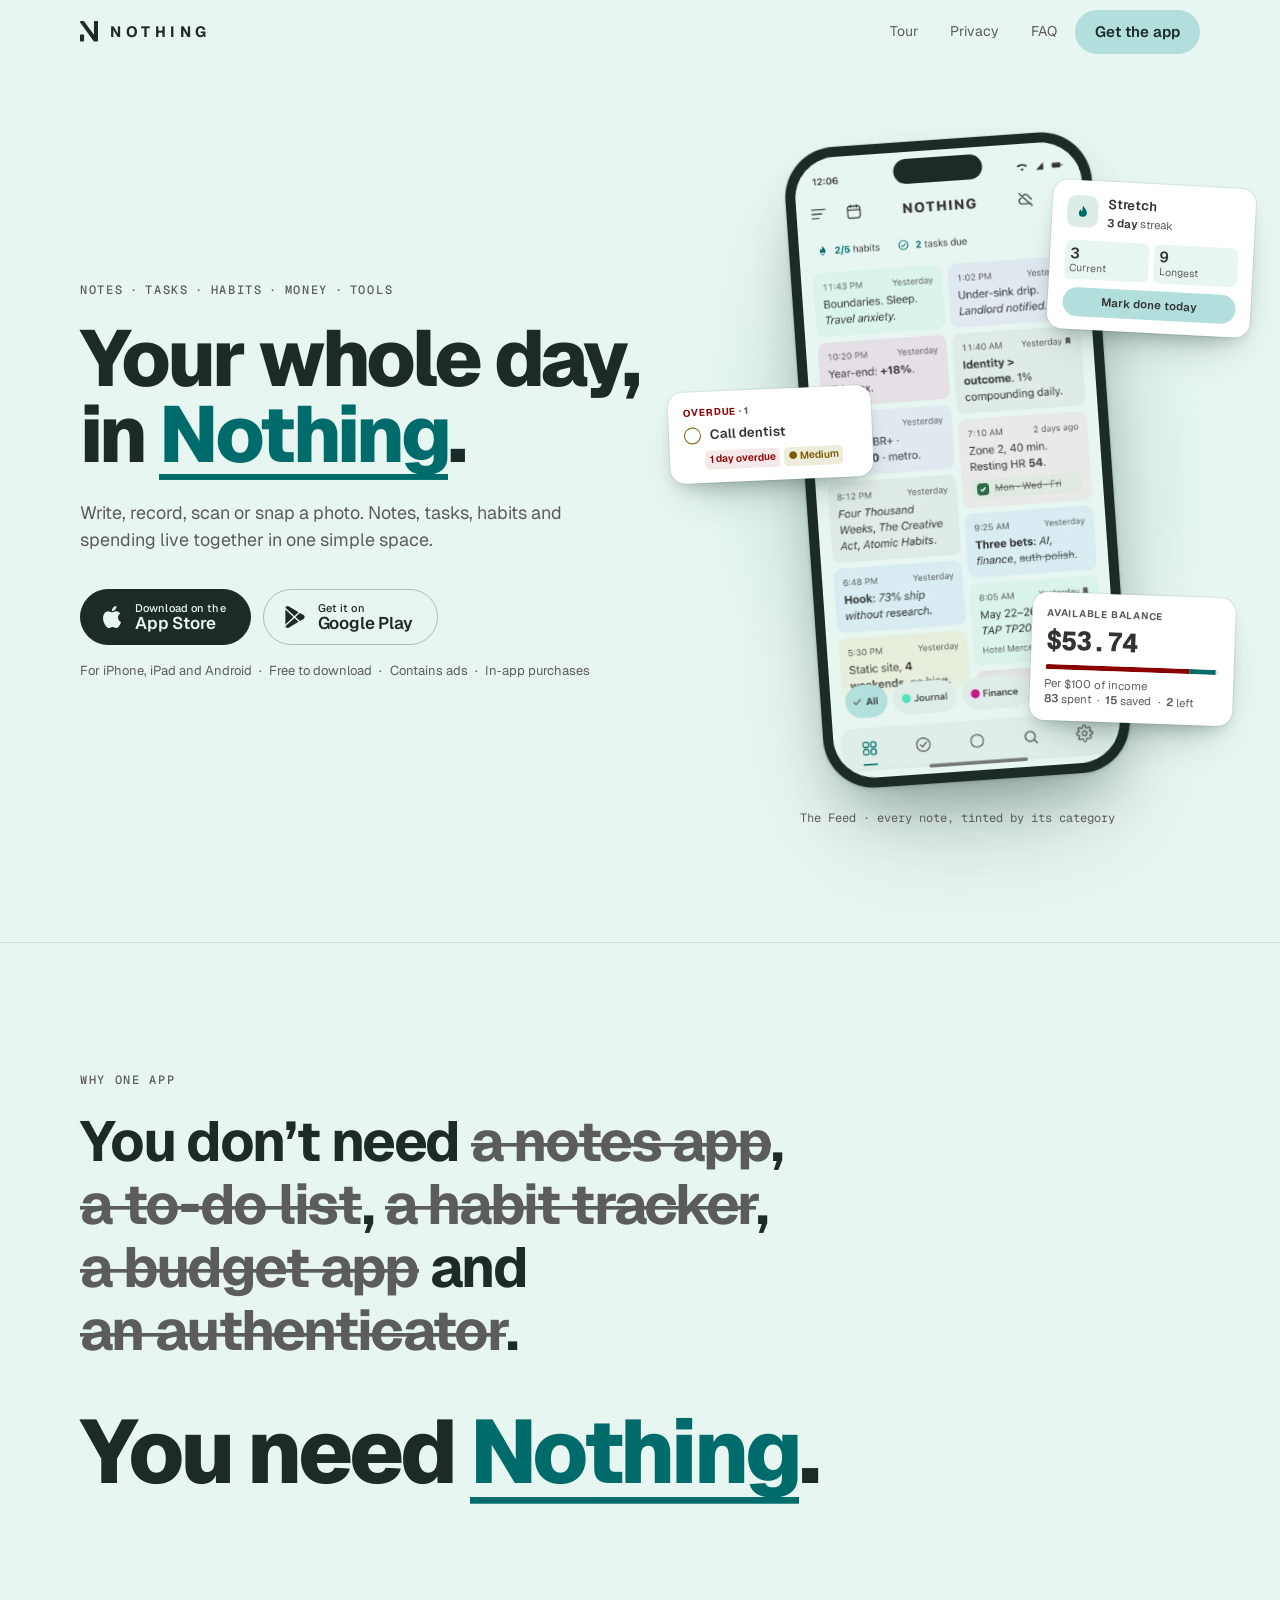
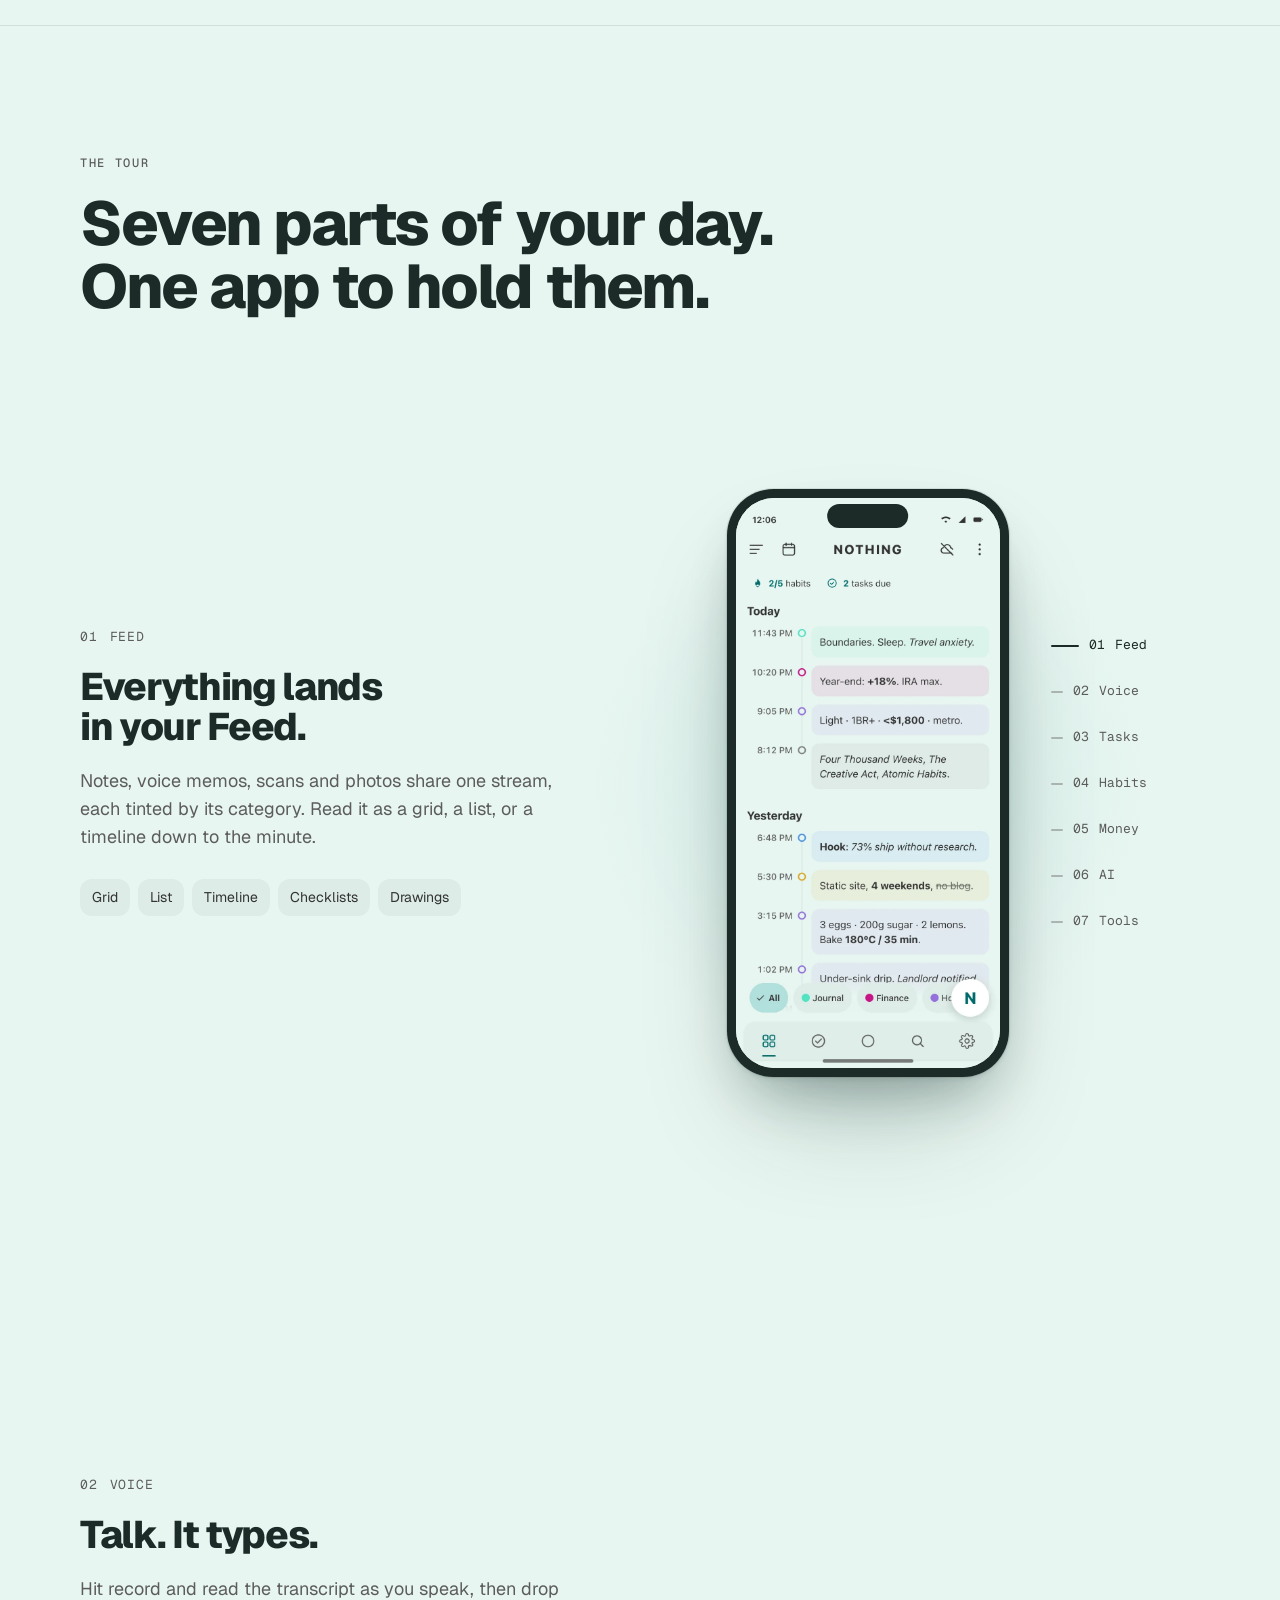
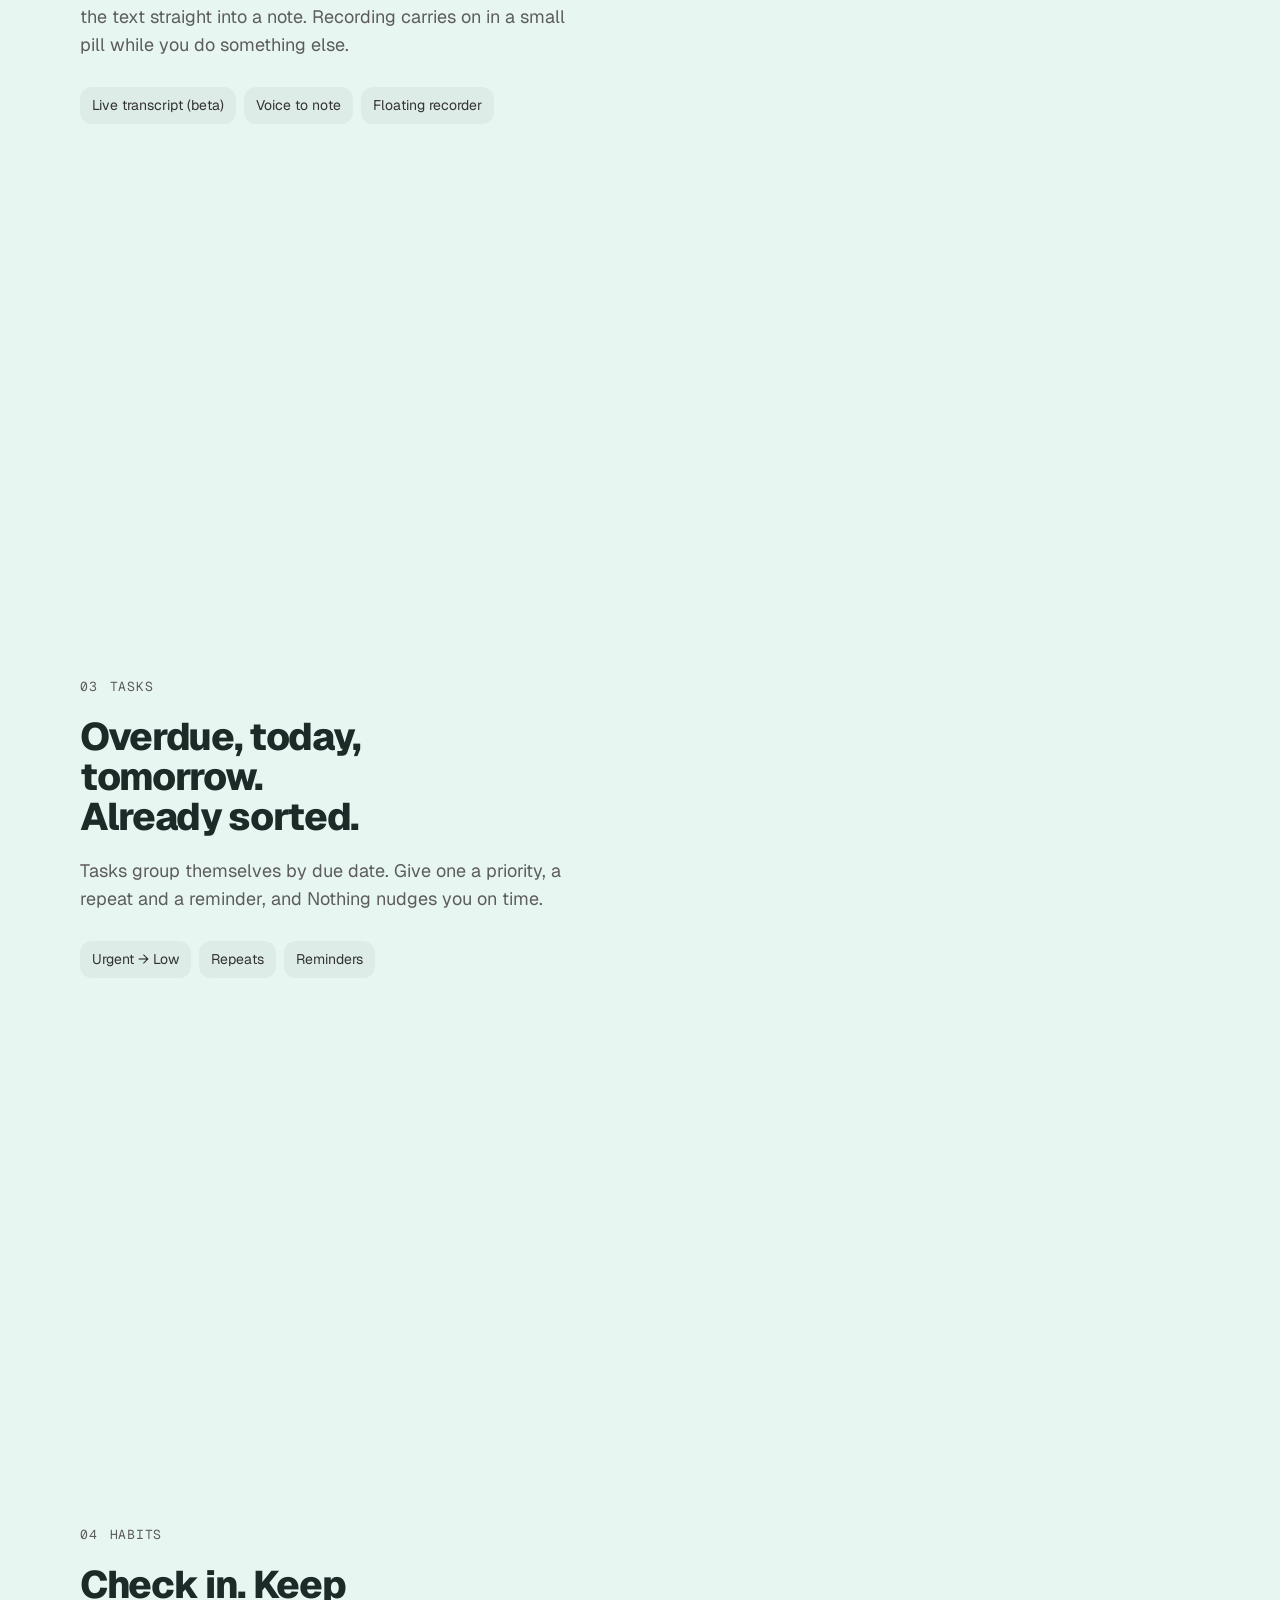
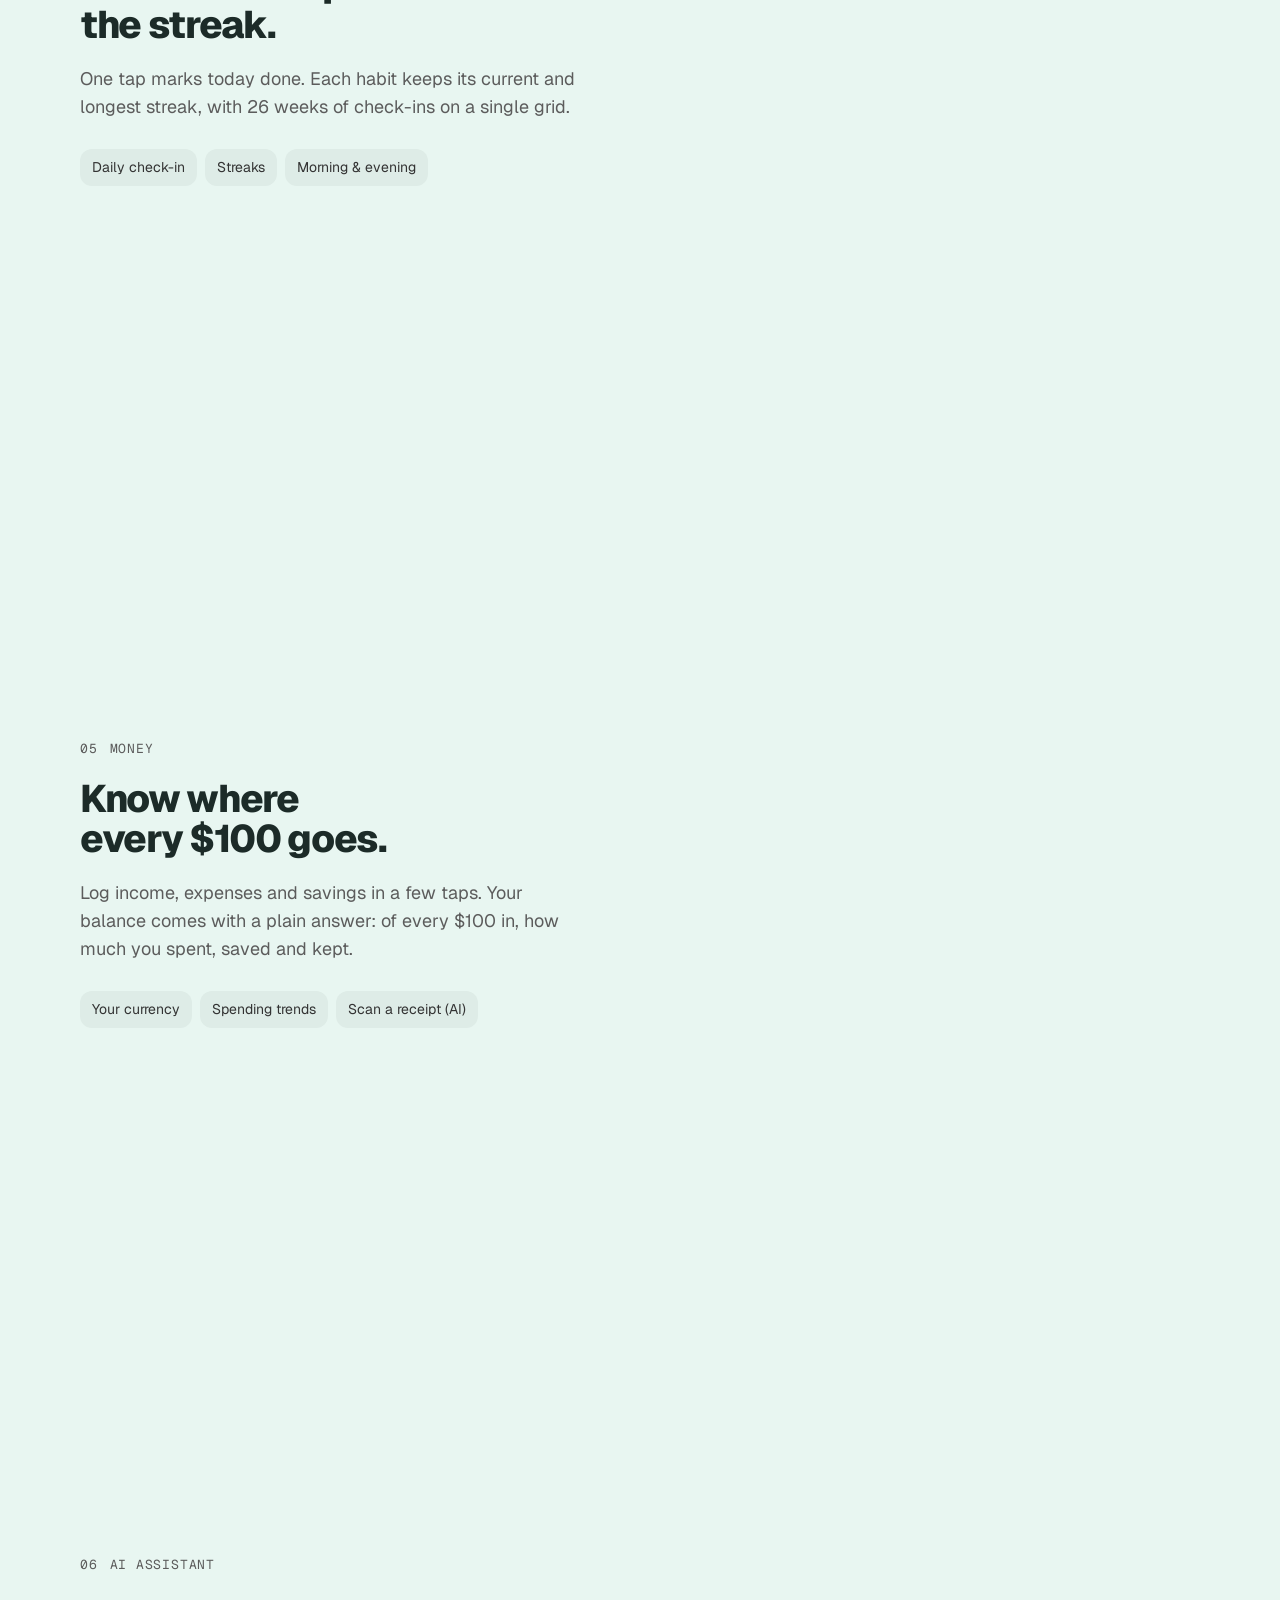
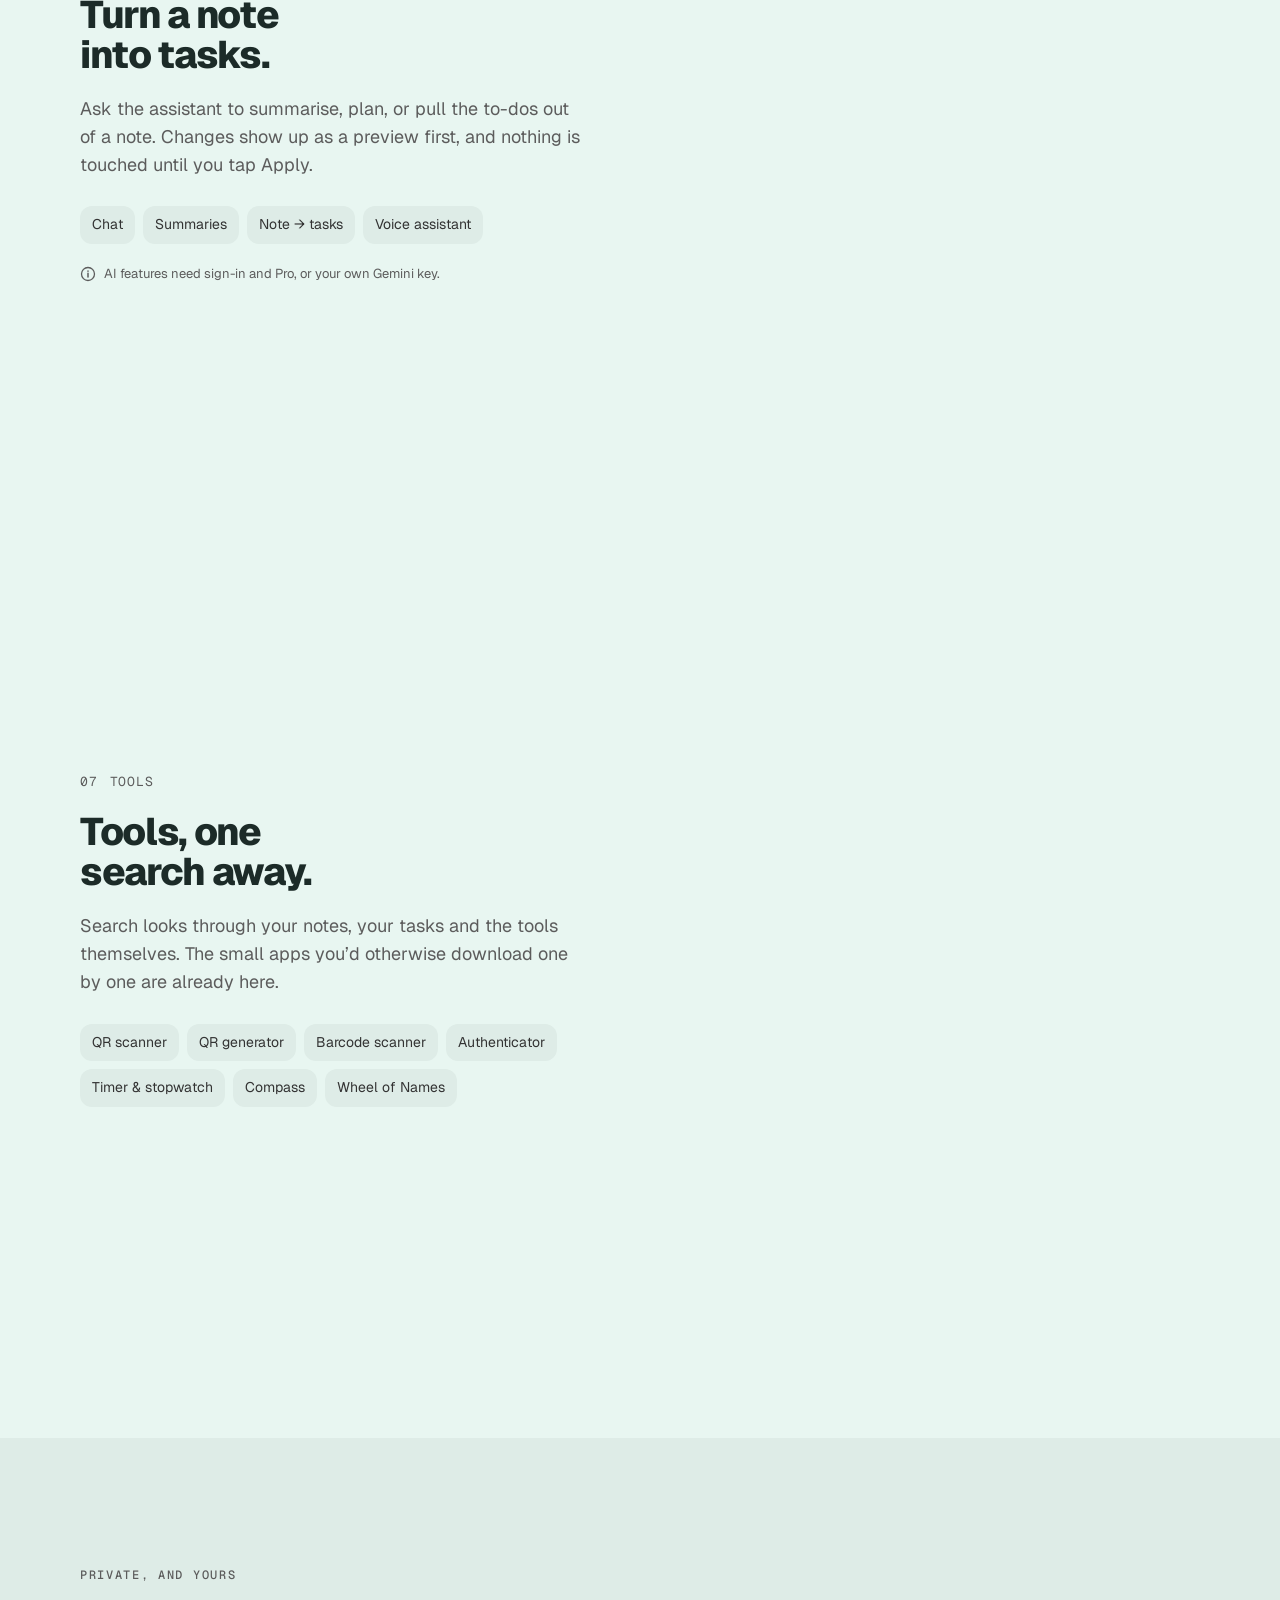
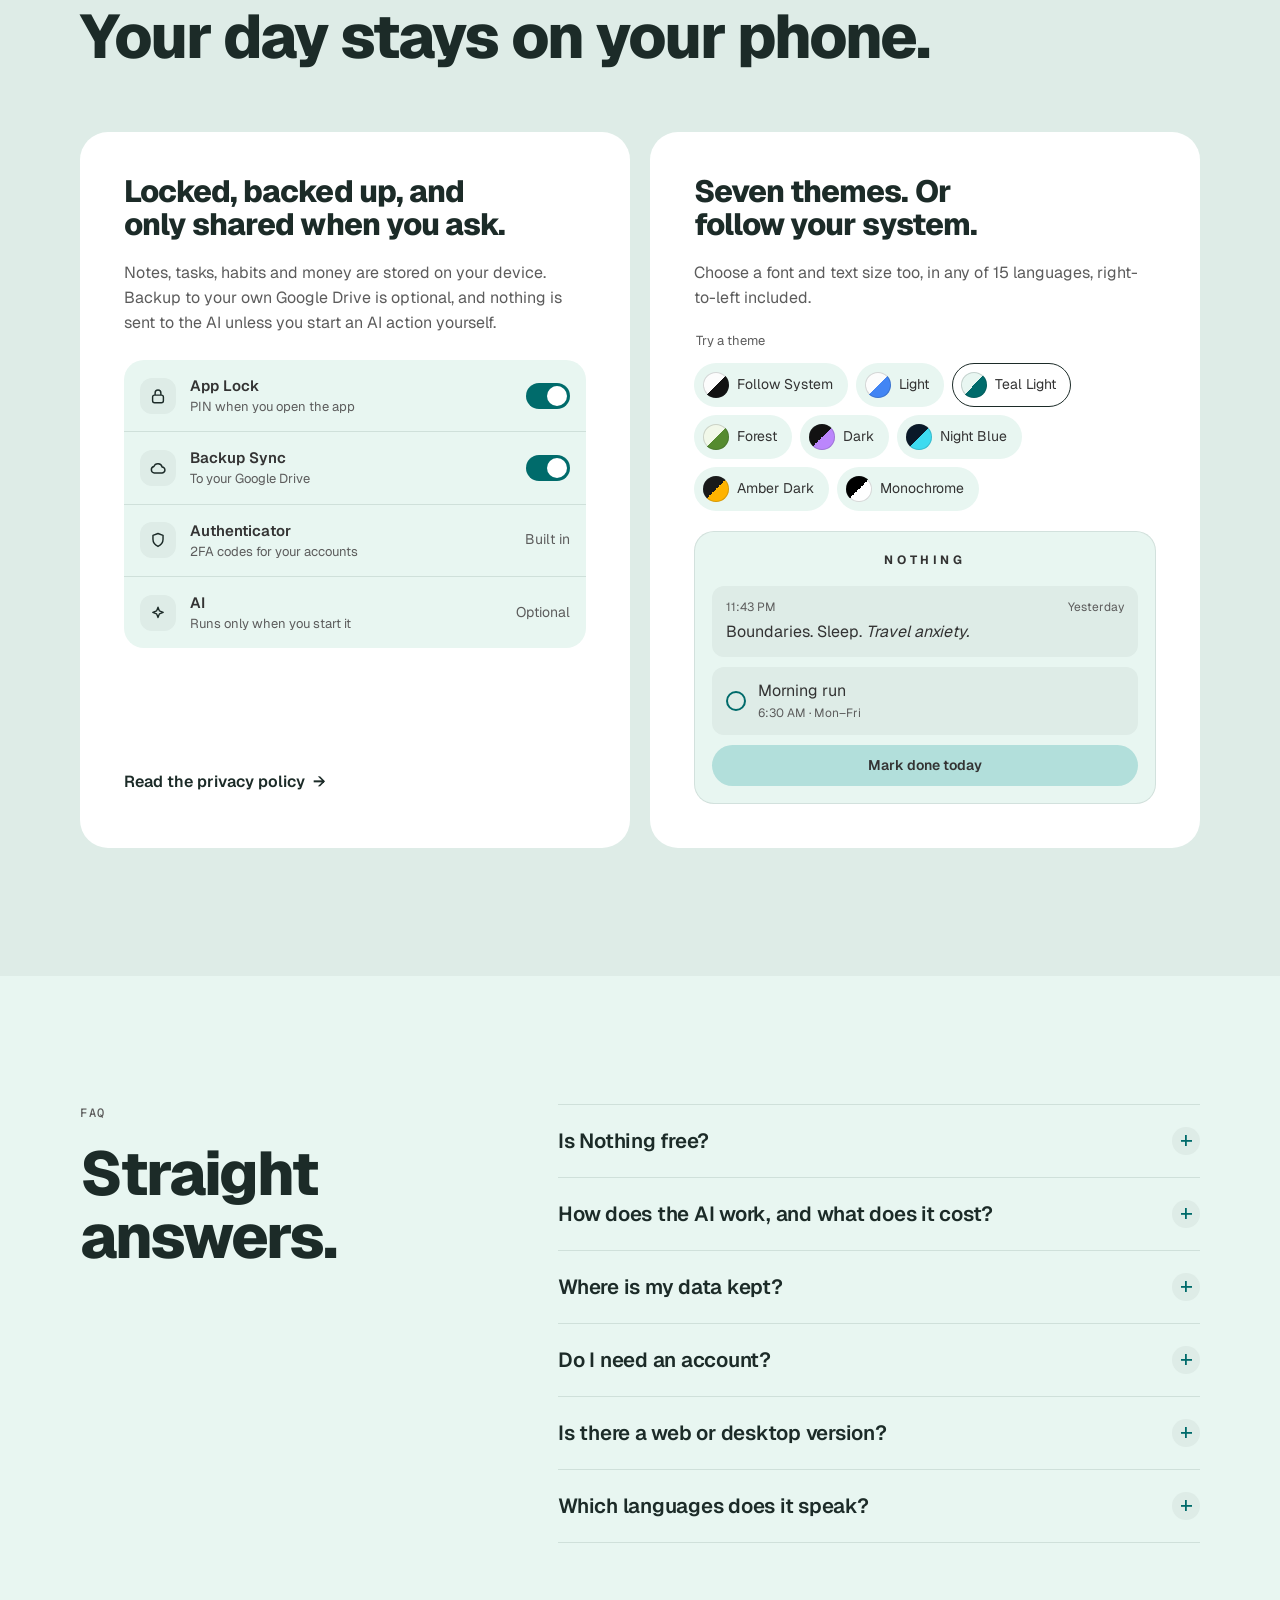
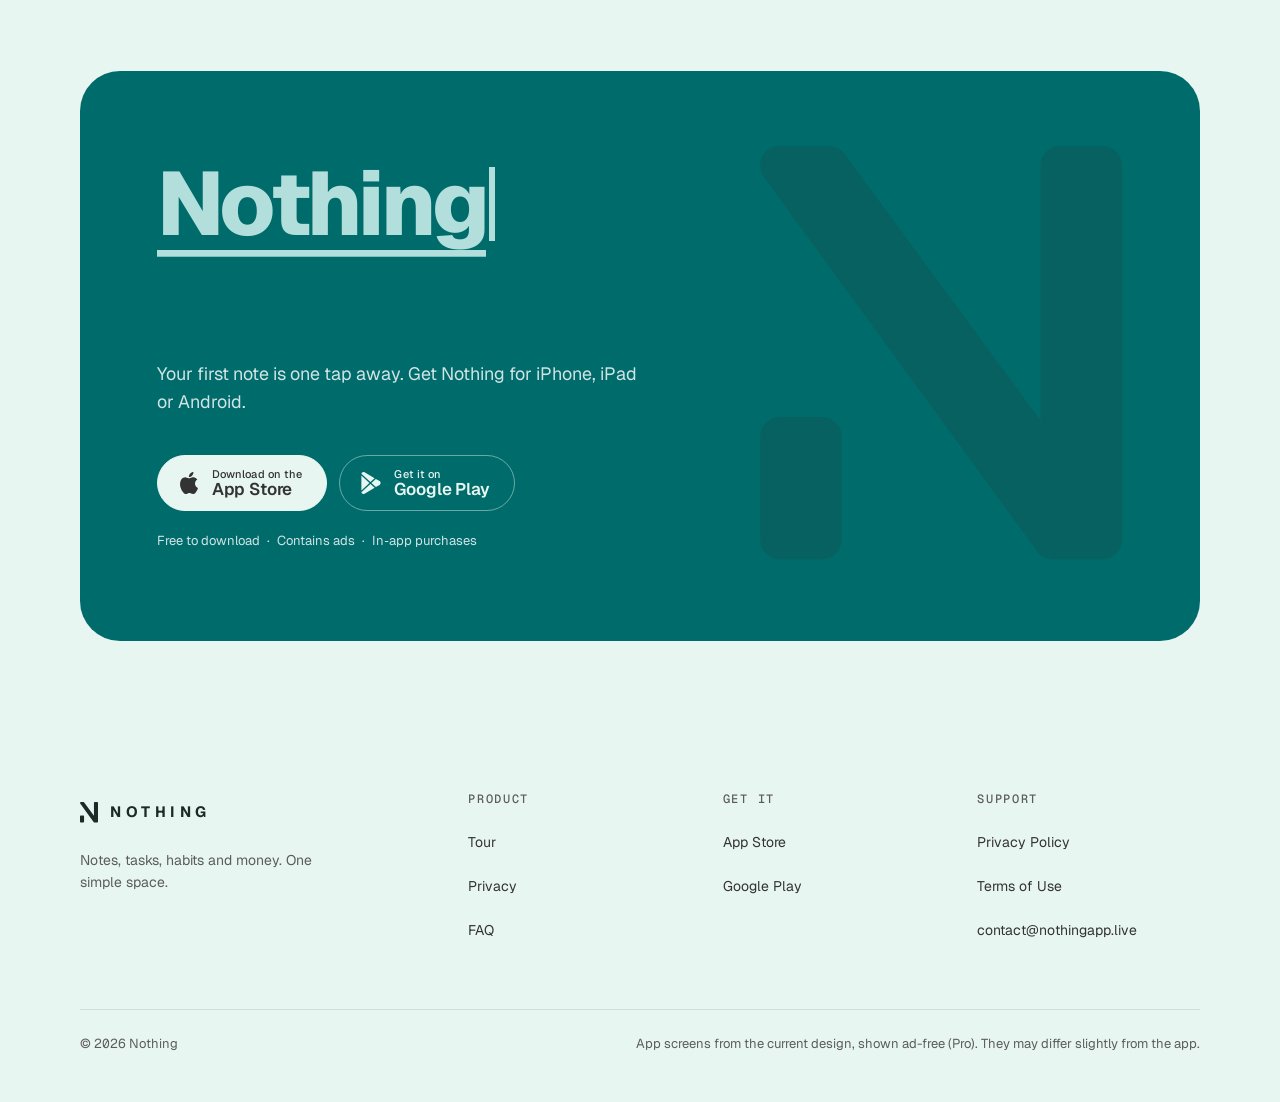
==== commit a023a25f: "fix(landing): harden revamp across browsers, notch, contrast and print The ship-gate review tested t" ====
--- a/index.html
+++ b/index.html
@@ -43,10 +43,11 @@
   <link rel="manifest" href="/site.webmanifest" />
   <link rel="preconnect" href="https://fonts.googleapis.com" />
   <link rel="preconnect" href="https://fonts.gstatic.com" crossorigin />
-  <!-- Geist only renders where SF Pro (the app's own font) is unavailable -->
-  <link href="https://fonts.googleapis.com/css2?family=Geist:wght@400;500;600;700;800&family=Geist+Mono:wght@500&display=swap" rel="stylesheet" />
+  <!-- Geist only renders where SF Pro (the app's own font) is unavailable, so it loads without blocking the first paint -->
+  <link rel="stylesheet" href="https://fonts.googleapis.com/css2?family=Geist:wght@400;500;600;700;800&family=Geist+Mono:wght@500&display=swap" media="print" onload="this.media='all'" />
+  <noscript><link rel="stylesheet" href="https://fonts.googleapis.com/css2?family=Geist:wght@400;500;600;700;800&family=Geist+Mono:wght@500&display=swap" /></noscript>
   <link rel="preload" as="image" href="assets/screens/feed-populated.webp" />
-  <!-- structured data: every statement below is visible on this page; the FAQ is copied word for word -->
+  <!-- structured data: describes only what this page shows (the app name is its store listing name); the FAQ is copied word for word -->
   <script type="application/ld+json">
   {
     "@context": "https://schema.org",
@@ -90,7 +91,8 @@
         "description": "Write, record, scan or snap a photo. Notes, tasks, habits and spending live together in one simple space, with built-in tools and an optional AI assistant. For iPhone, iPad and Android.",
         "url": "https://nothingapp.live/",
         "operatingSystem": "iOS, iPadOS, Android",
-        "applicationCategory": "ProductivityApplication",
+        "applicationCategory": "BusinessApplication",
+        "applicationSubCategory": "Productivity",
         "inLanguage": ["en", "ar", "zh-Hans", "zh-Hant", "fr", "de", "hi", "it", "ja", "ko", "pt-BR", "ru", "es", "th", "vi"],
         "image": "https://nothingapp.live/assets/og.png",
         "screenshot": [
@@ -643,6 +645,34 @@
       .band .caret { animation: none; }
     }
   </style>
+  <!-- compat layer (added in review): each rule applies only outside the browsers the design was tested in,
+       so current browsers render the design pixel for pixel -->
+  <style>
+    /* notched iPhones in landscape (viewport-fit=cover): keep content clear of the sensor housing */
+    .container { padding-left: max(var(--gutter), env(safe-area-inset-left)); padding-right: max(var(--gutter), env(safe-area-inset-right)); }
+    /* no color-mix() (iOS 16.0–16.1, Chromium < 111): a mix through var() would resolve to transparent */
+    @supports not (color: color-mix(in srgb, red, red)) {
+      .topnav { background: var(--bg); }
+      .pill:hover { background: var(--cta-bg); }
+      .store:hover { background: var(--s-bg); }
+      .stores > .store + .store { --s-line: var(--muted); }
+      .band .stores > .store + .store { --s-line: var(--band-sub); }
+    }
+    /* no alt text on generated content (Safari < 17.4, Firefox < 128): keep the glyphs */
+    @supports not (content: "x" / "") {
+      .dots > span:not(:last-child)::after { content: "·"; }
+      .f-meta .prio::before { content: "● "; }
+      .card-link::after { content: "→"; }
+    }
+    /* Windows High Contrast: keep the chosen theme, the switches, the FAQ marker and the current step visible */
+    @media (forced-colors: active) {
+      .swatch input:checked + label { outline: 2px solid Highlight; outline-offset: 2px; }
+      .switch { border: 1px solid CanvasText; }
+      .switch::after { background: CanvasText; }
+      summary::after { content: "+"; background: none; border: 1px solid CanvasText; display: grid; place-items: center; line-height: 1; }
+      .rail button[aria-current="step"] { text-decoration: underline; }
+    }
+  </style>
 </head>
 <body>
   <!-- Google Tag Manager (noscript) -->
@@ -834,7 +864,7 @@
               <div class="glow"></div>
               <div class="phone">
                 <div class="screen" id="stageScreen">
-                  <img class="is-active" src="assets/screens/fd-t1.webp" width="390" height="844" alt="" />
+                  <img class="is-active" src="assets/screens/fd-t1.webp" width="390" height="844" alt="" loading="lazy" />
                   <img src="assets/screens/ac-r6.webp" width="390" height="844" alt="" loading="lazy" />
                   <img src="assets/screens/th-p1.webp" width="390" height="844" alt="" loading="lazy" />
                   <img src="assets/screens/th-d1.webp" width="390" height="844" alt="" loading="lazy" />
@@ -1057,7 +1087,7 @@
     function setStep(i) {
       if (i === current) return;
       current = i;
-      if (peek < 0) show(i);
+      peek = -1; show(i);   // scrolling to another chapter ends a rail peek, so the phone always follows the page
       railBtns.forEach(function (b, n) { if (n === i) b.setAttribute('aria-current', 'step'); else b.removeAttribute('aria-current'); });
     }
     // geometry, not observer events: a fast jump (anchor, End key) can skip IO callbacks
@@ -1146,7 +1176,10 @@
       });
     });
     swatches.addEventListener('pointerleave', function () { applyTheme(); });
-    dark.addEventListener && dark.addEventListener('change', applyTheme);
+    // an OS light/dark switch only changes Follow System, and it isn't the visitor's choice: re-apply quietly
+    dark.addEventListener && dark.addEventListener('change', function () { if (document.querySelector('#swatches input:checked').value === 'system') applyTheme(); });
+    // browsers restore the checked radio on reload and Back, so start the preview from it
+    applyTheme(); window.addEventListener('pageshow', function () { applyTheme(); });
 
     // 7 · "Nothing starts here." types itself, like the app's empty Feed
     var line = document.getElementById('typeLine');
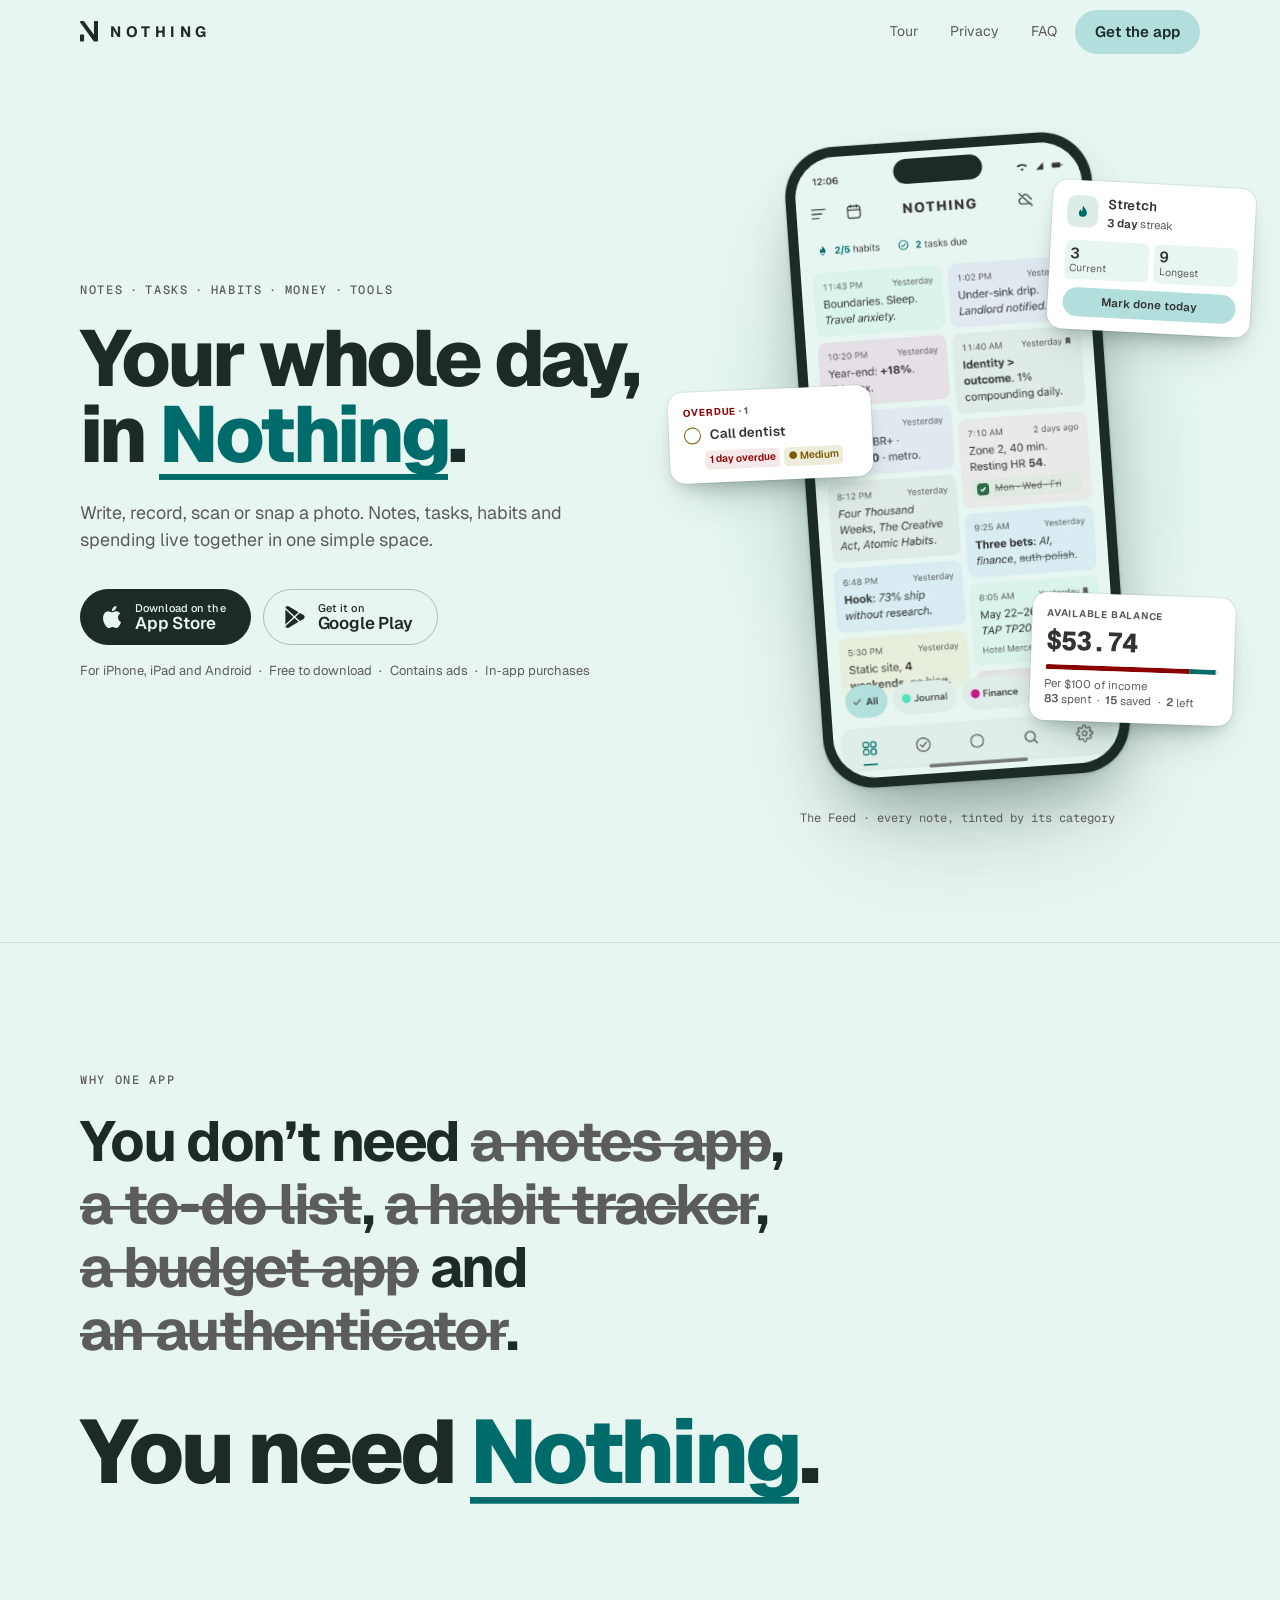
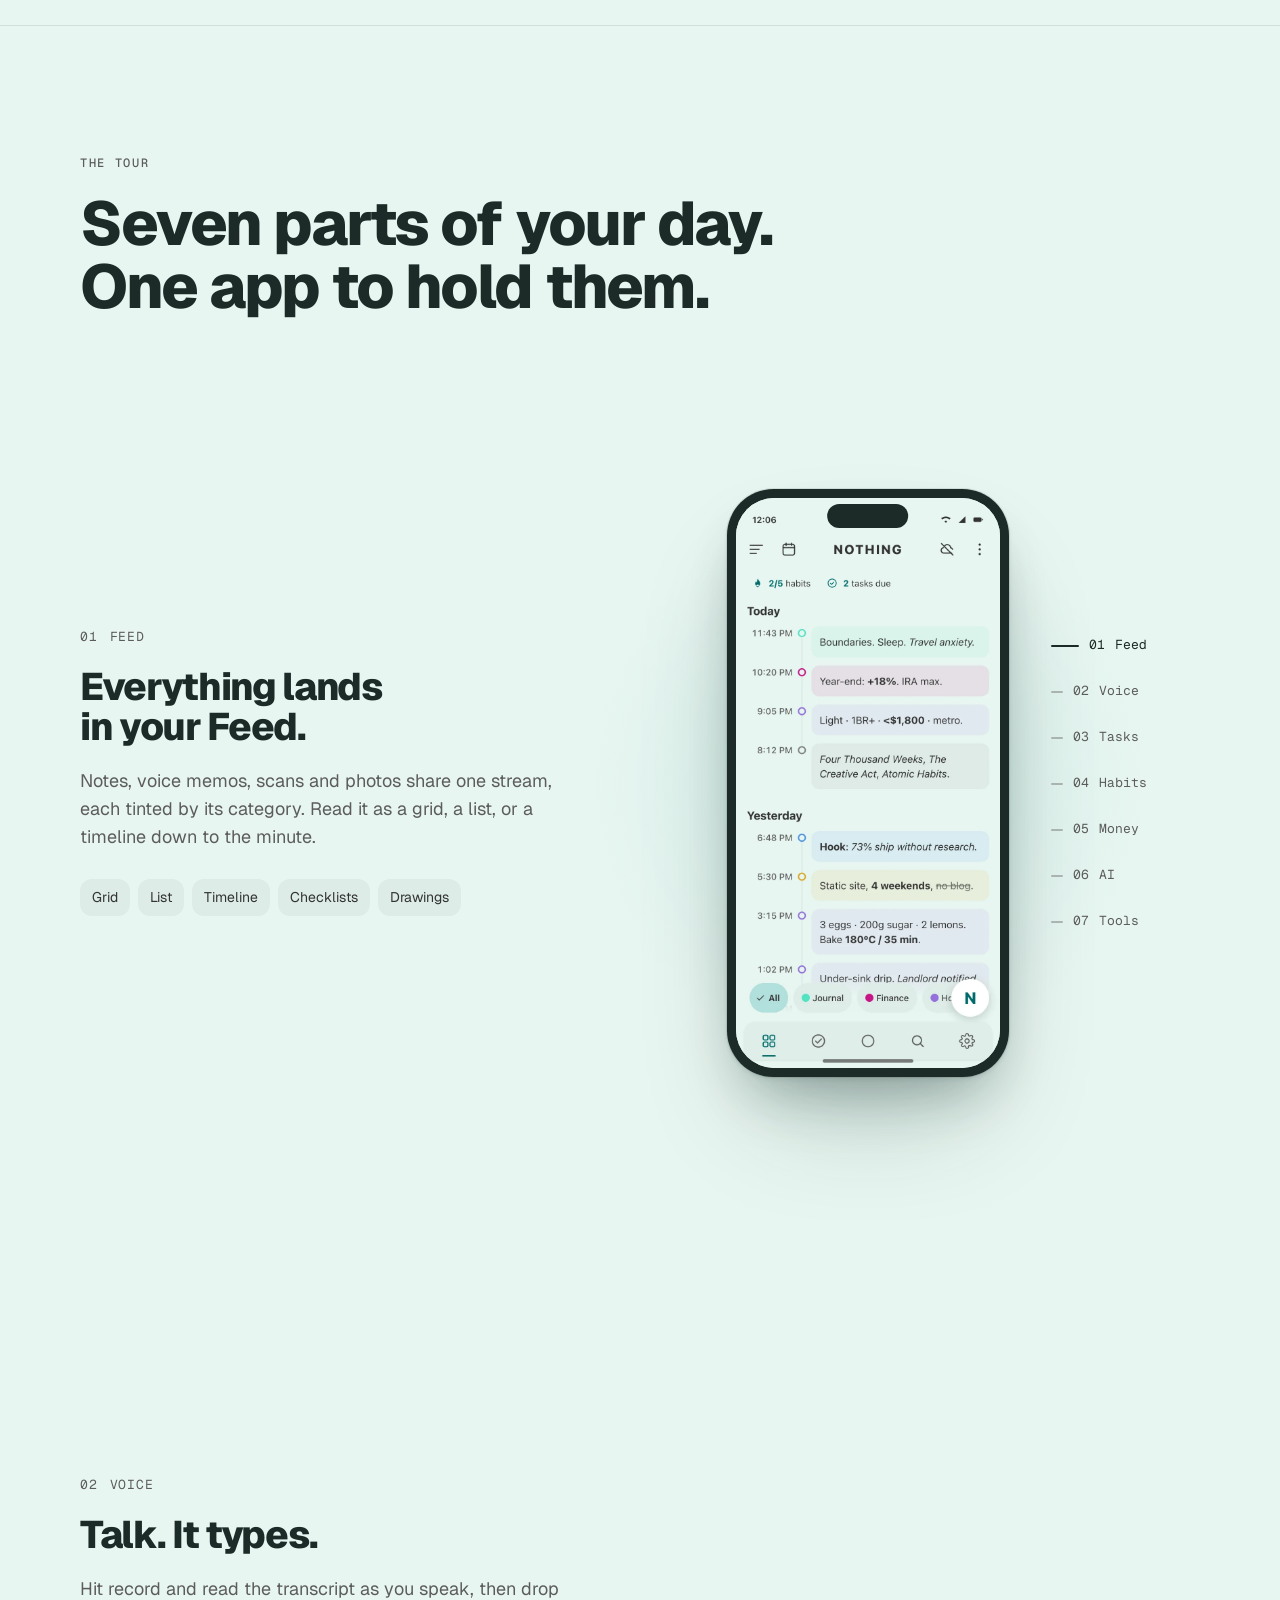
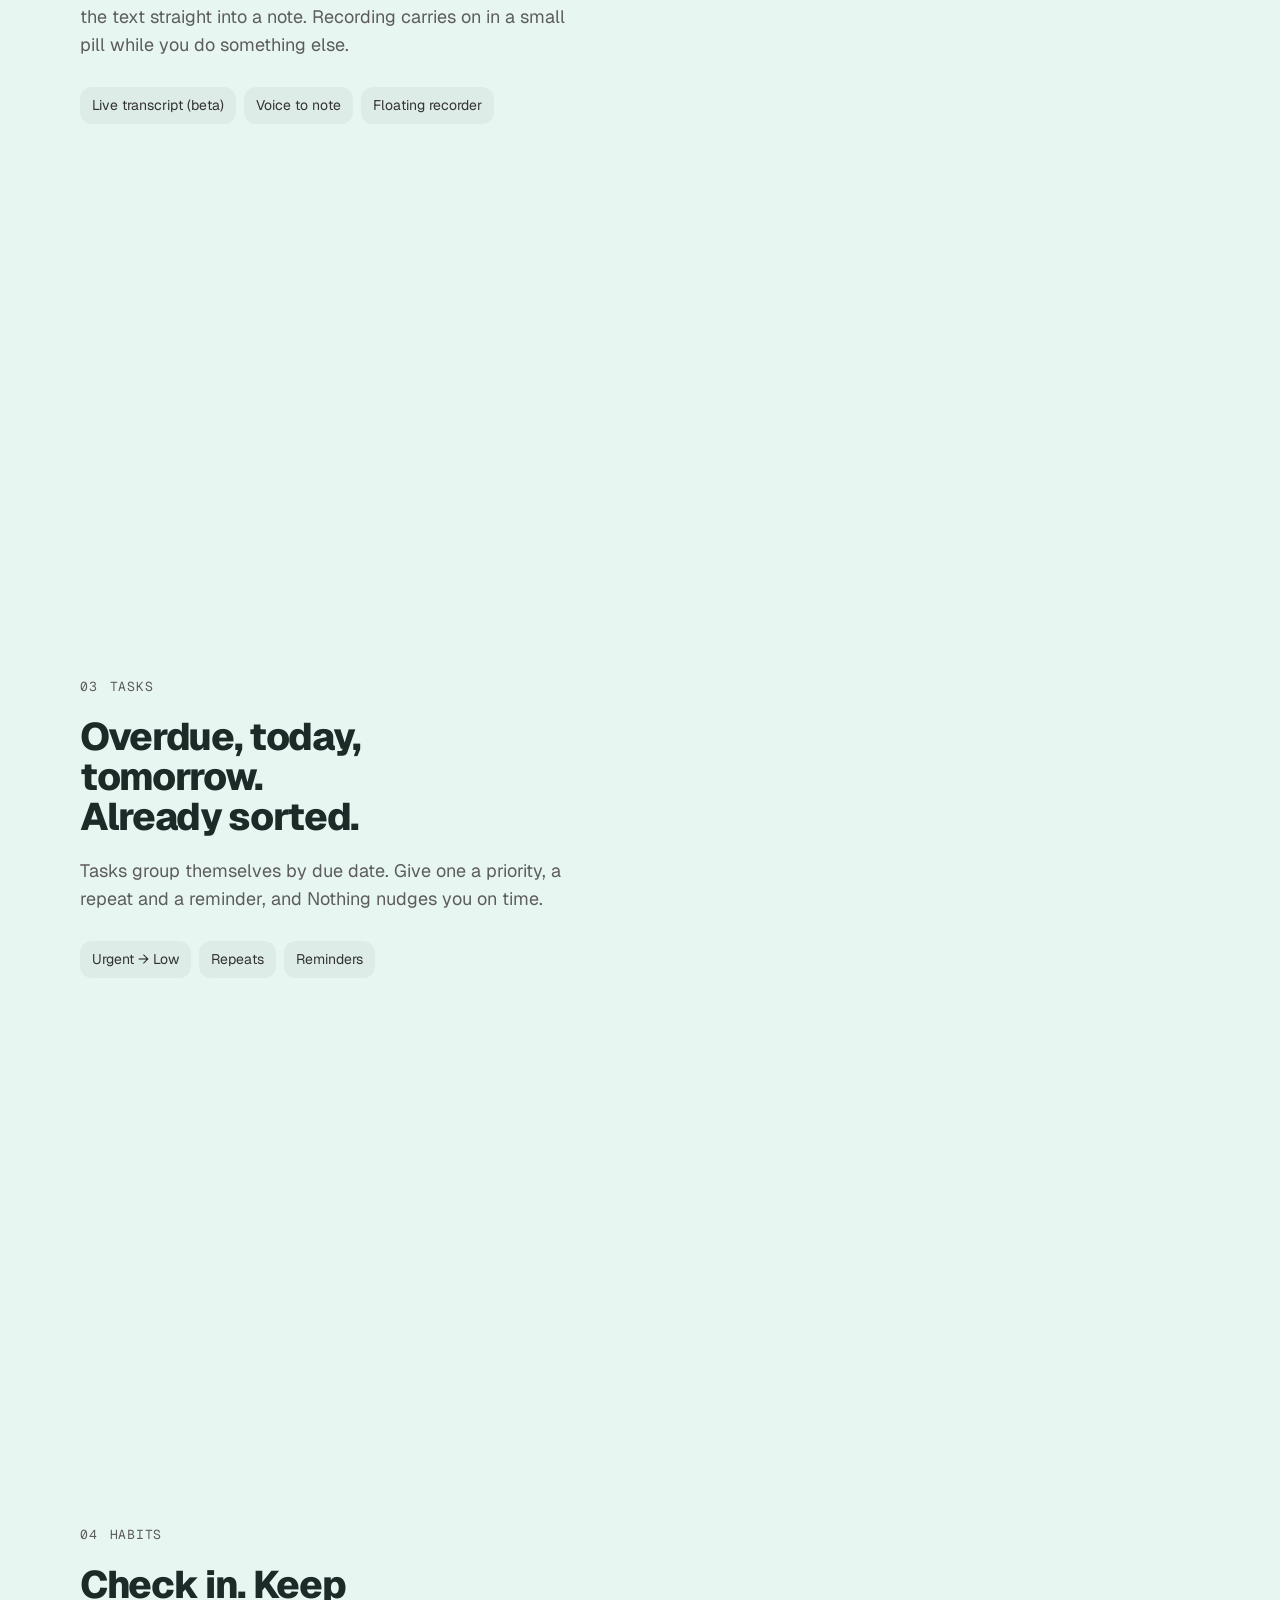
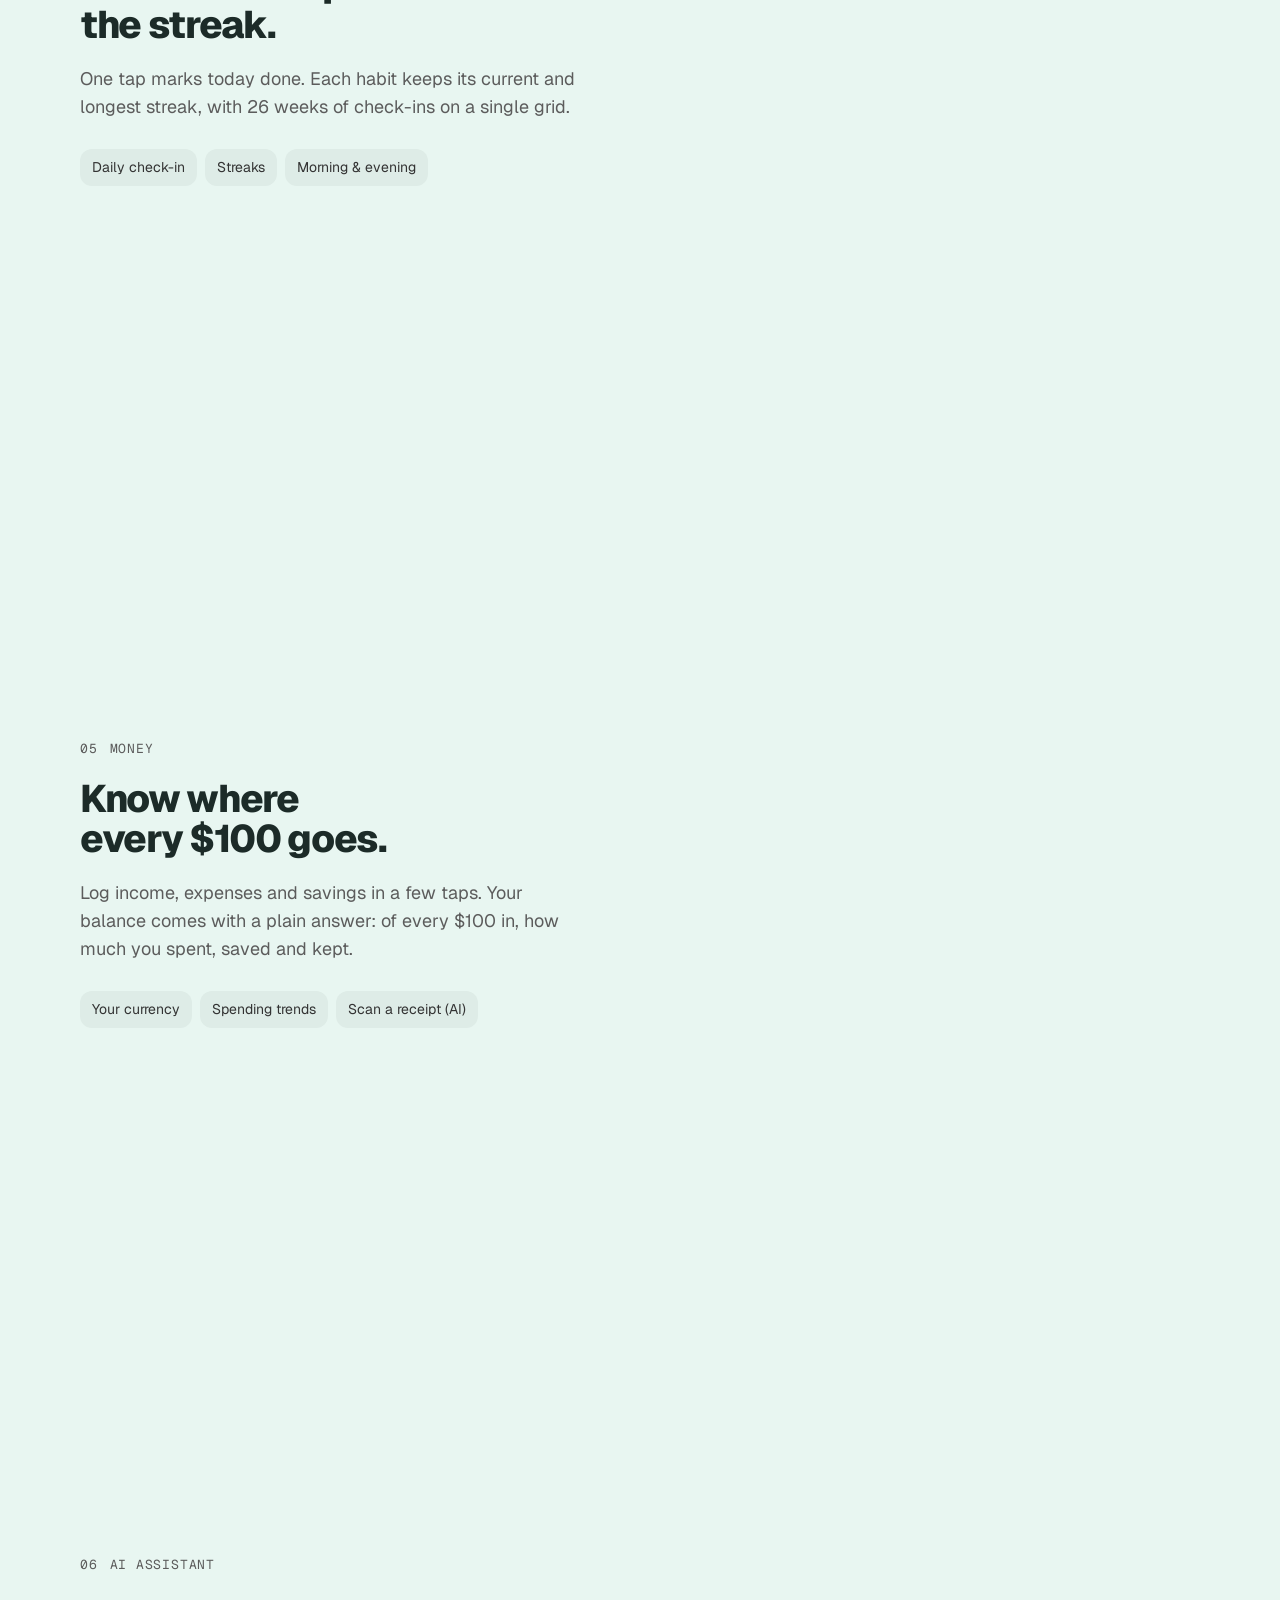
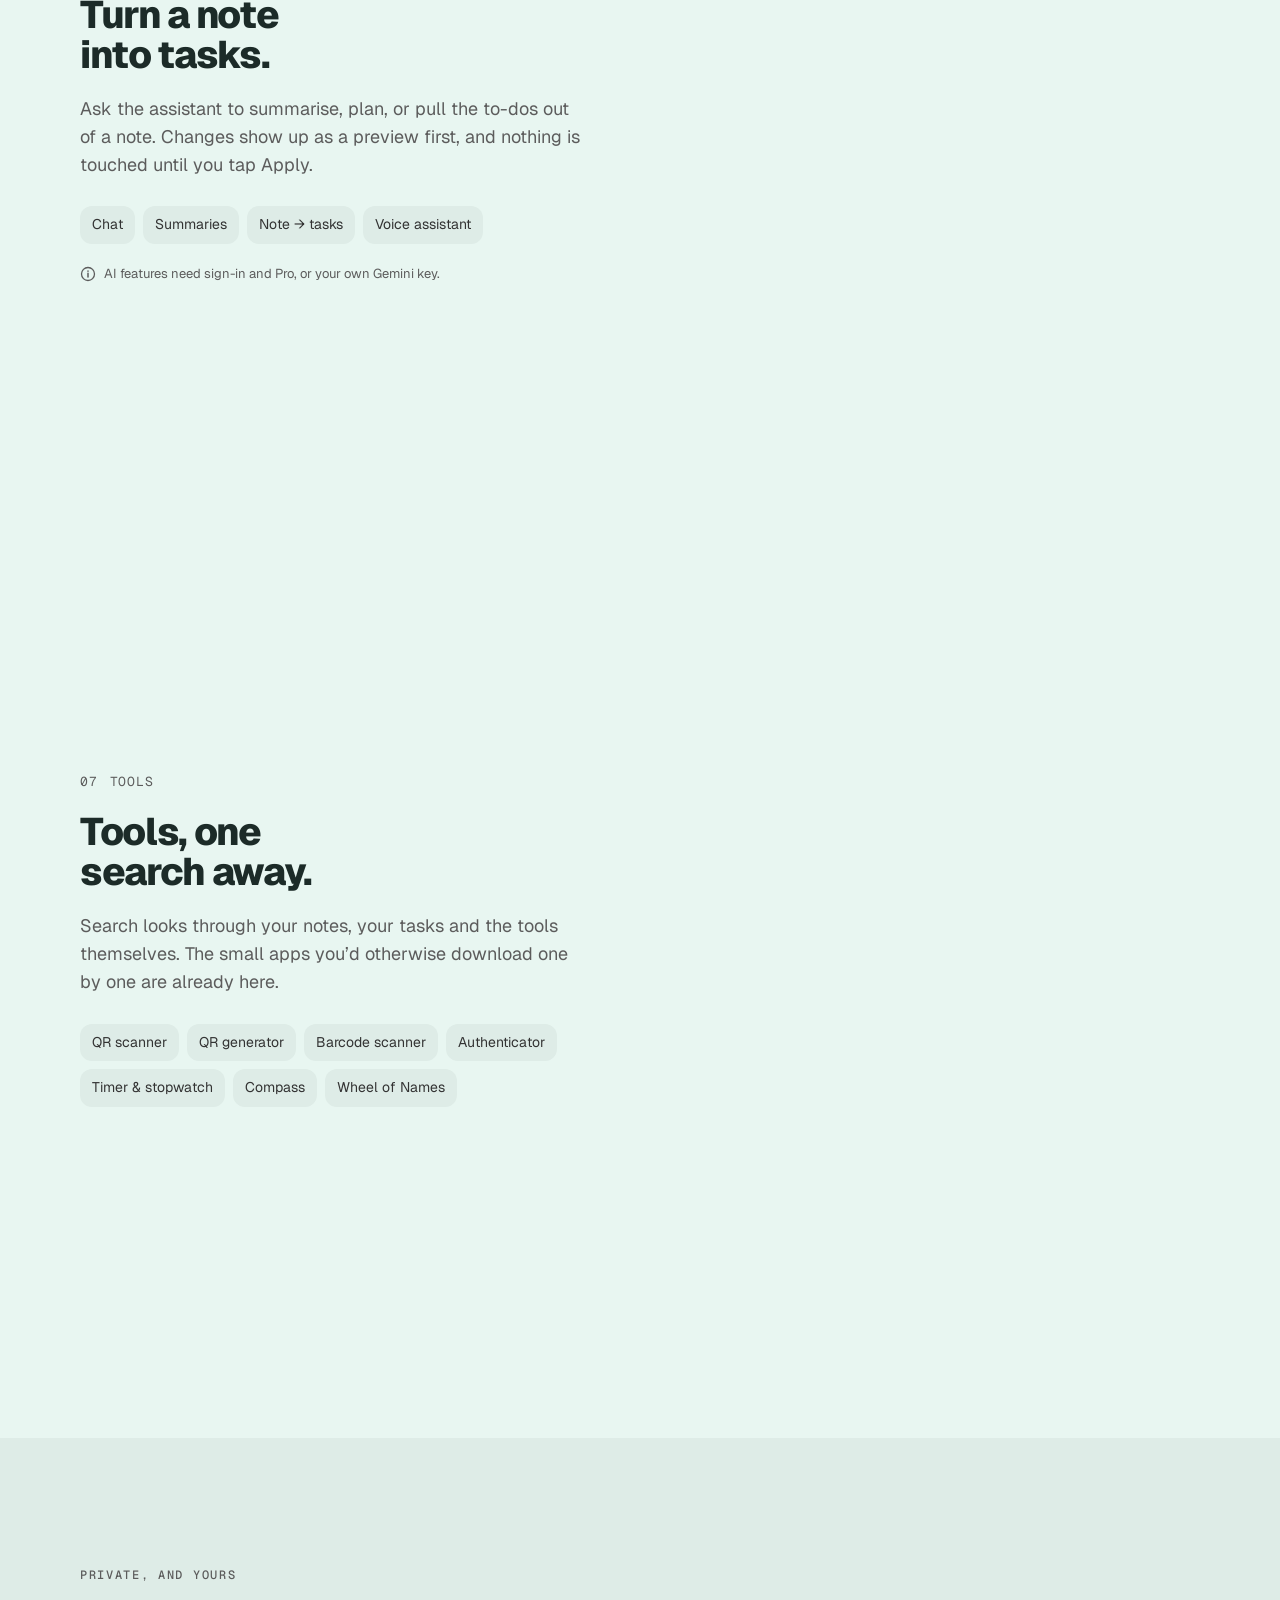
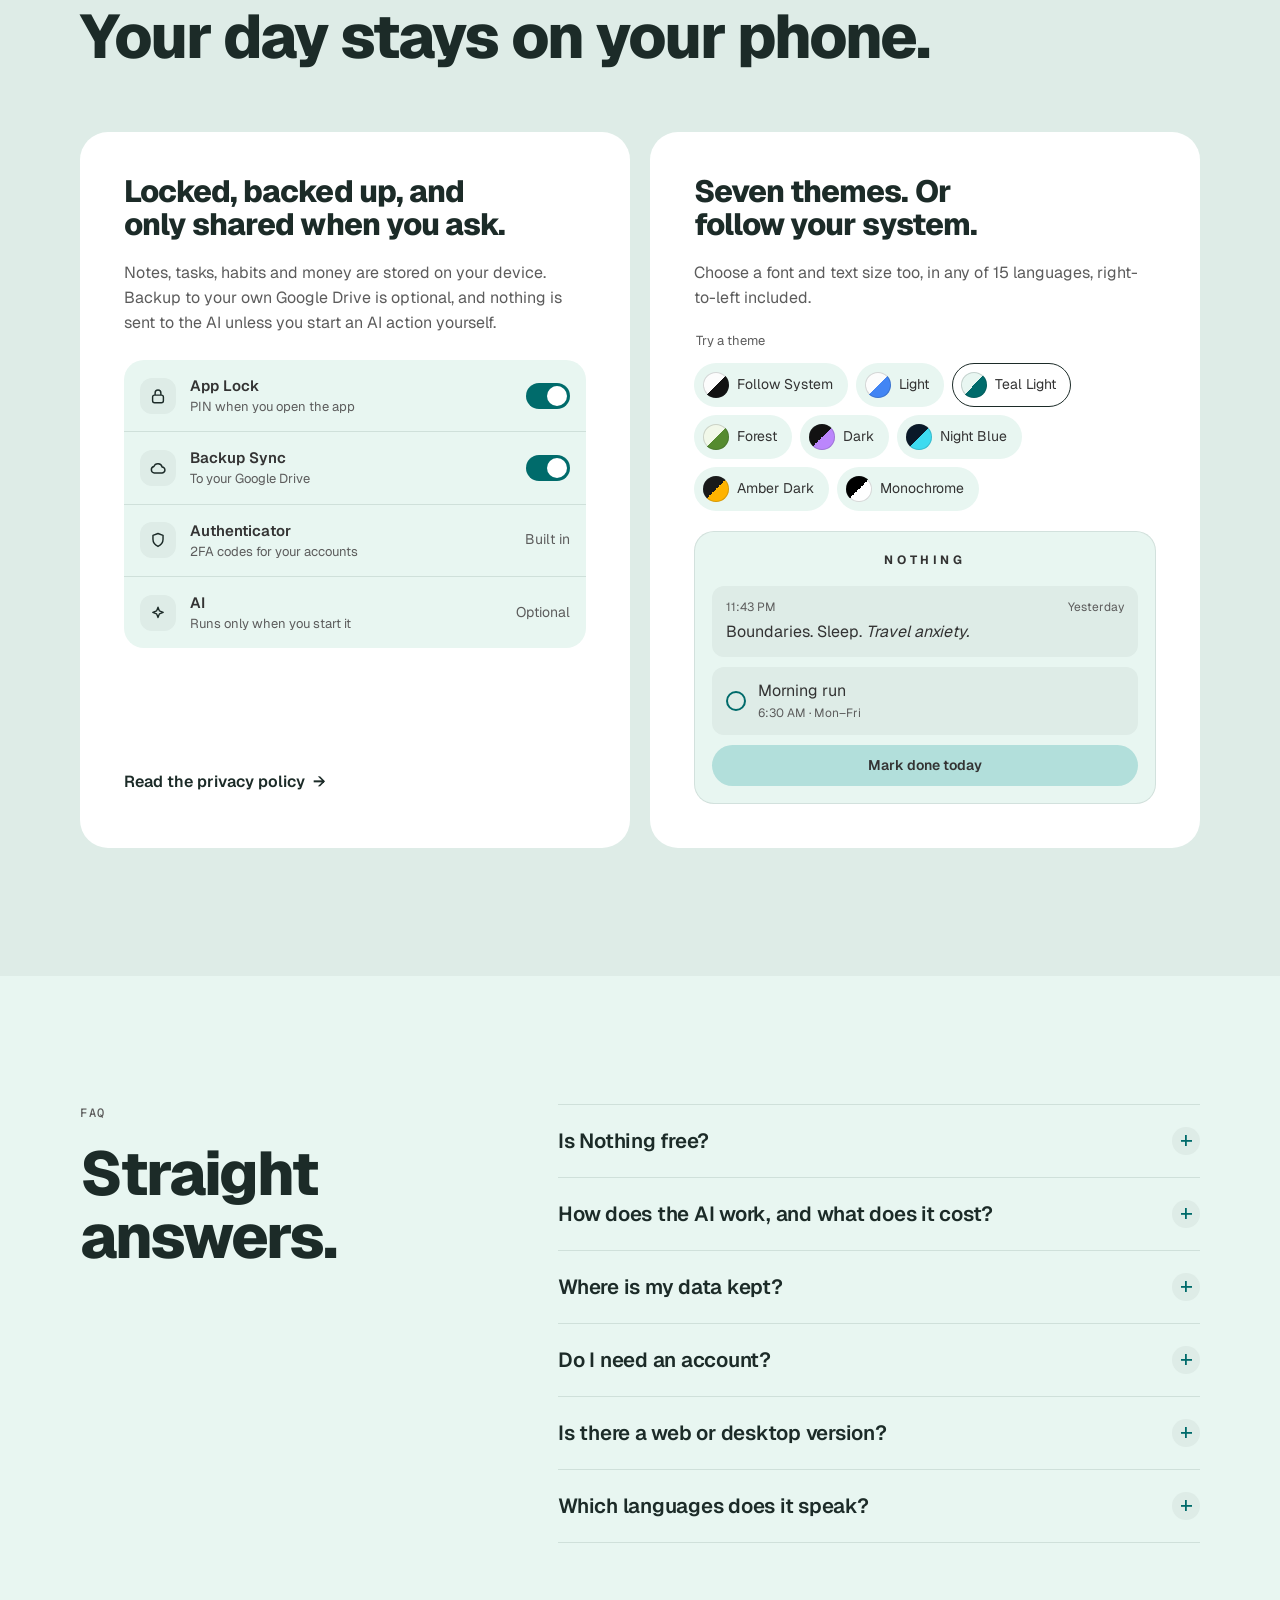
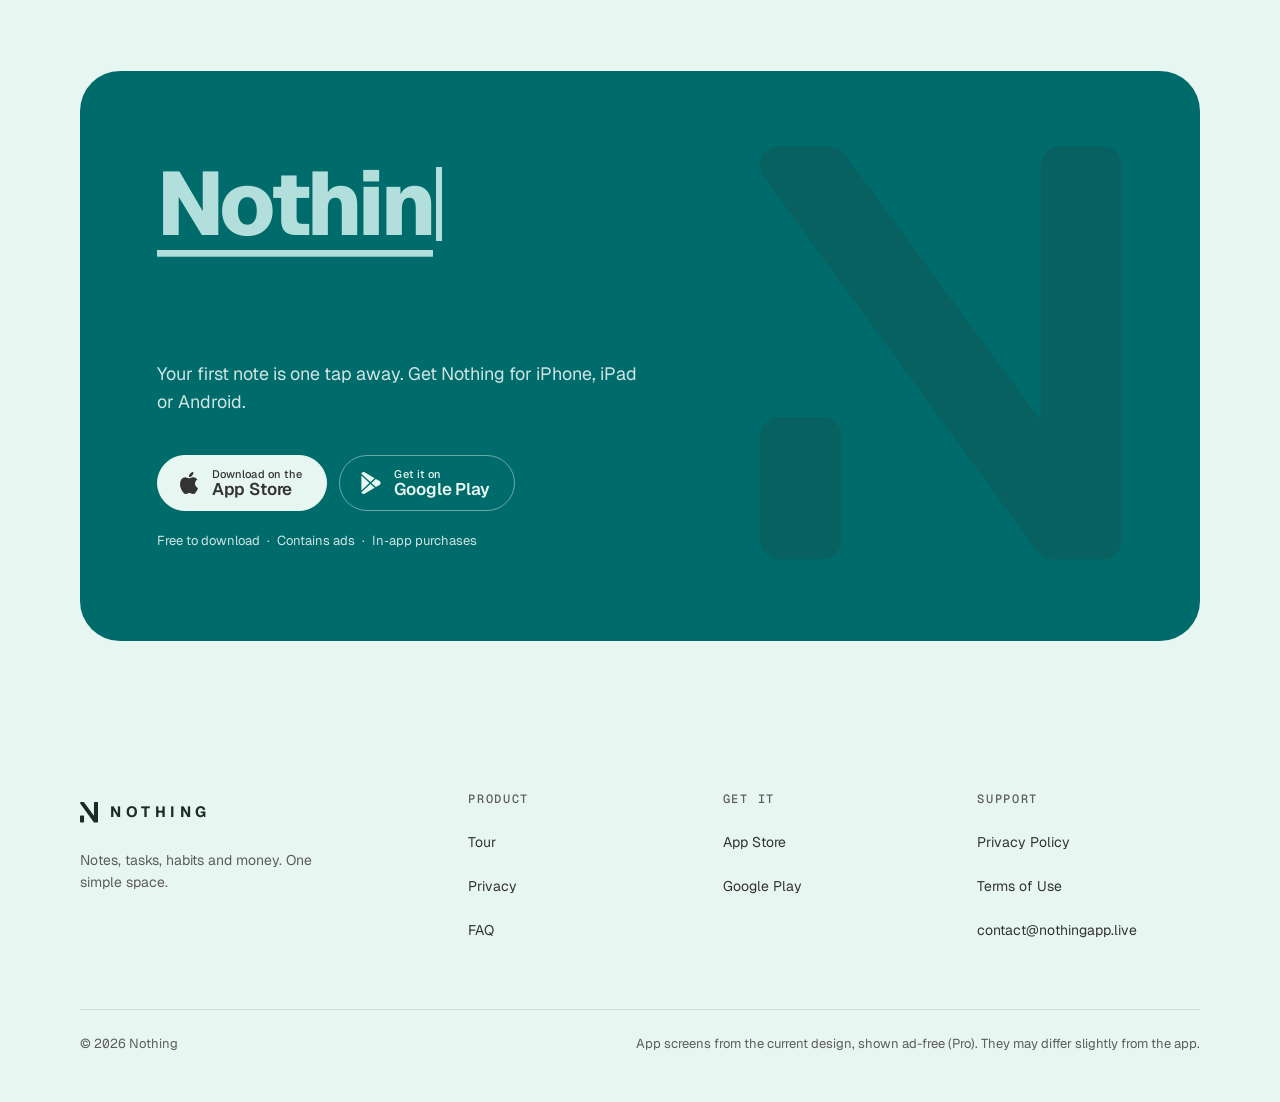
==== commit 57bfb8c7: "fix(seo): use clean privacy and terms urls everywhere Google indexes https://nothingapp.live/privacy" ====
--- a/index.html
+++ b/index.html
@@ -920,7 +920,7 @@
                 <span class="val">Optional</span>
               </li>
             </ul>
-            <a class="card-link" href="privacy.html" data-od-id="privacy-policy-link">Read the privacy policy</a>
+            <a class="card-link" href="/privacy" data-od-id="privacy-policy-link">Read the privacy policy</a>
           </article>
 
           <article class="card reveal" data-od-id="card-themes">
@@ -967,7 +967,7 @@
           </details>
           <details data-od-id="faq-data">
             <summary>Where is my data kept?</summary>
-            <div class="ans"><p>On your phone. Notes, tasks, habits and spending live in a database on your device. Turn on Backup Sync and a copy goes to your own Google Drive.</p><p>Data goes to Google’s Gemini API only when you start an AI action yourself, never in the background. The <a class="inline" href="privacy.html">privacy policy</a> has the details.</p></div>
+            <div class="ans"><p>On your phone. Notes, tasks, habits and spending live in a database on your device. Turn on Backup Sync and a copy goes to your own Google Drive.</p><p>Data goes to Google’s Gemini API only when you start an AI action yourself, never in the background. The <a class="inline" href="/privacy">privacy policy</a> has the details.</p></div>
           </details>
           <details data-od-id="faq-account">
             <summary>Do I need an account?</summary>
@@ -1027,7 +1027,7 @@
         </div>
         <div>
           <h2 class="foot-h">Support</h2>
-          <ul><li><a href="privacy.html">Privacy Policy</a></li><li><a href="terms.html">Terms of Use</a></li><li><a href="mailto:contact@nothingapp.live">contact@nothingapp.live</a></li></ul>
+          <ul><li><a href="/privacy">Privacy Policy</a></li><li><a href="/terms">Terms of Use</a></li><li><a href="mailto:contact@nothingapp.live">contact@nothingapp.live</a></li></ul>
         </div>
       </div>
       <div class="foot-base">
